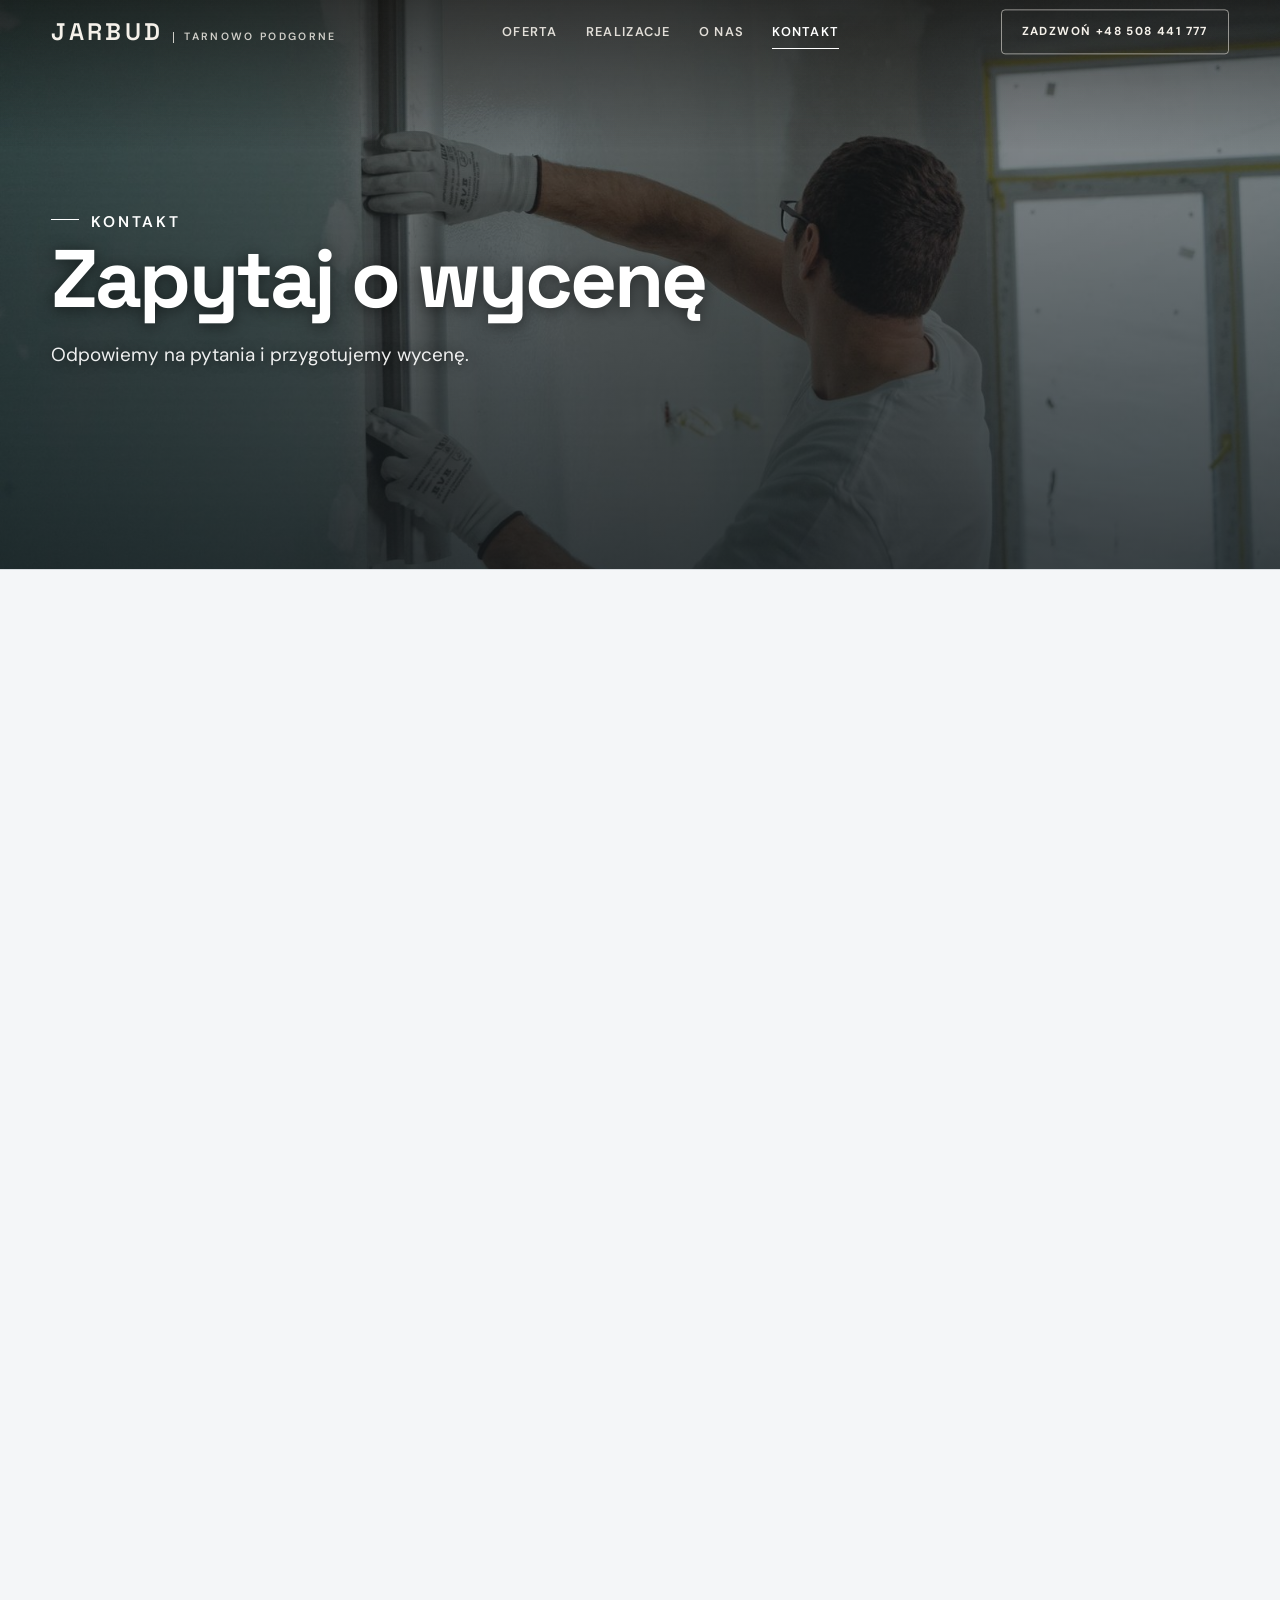
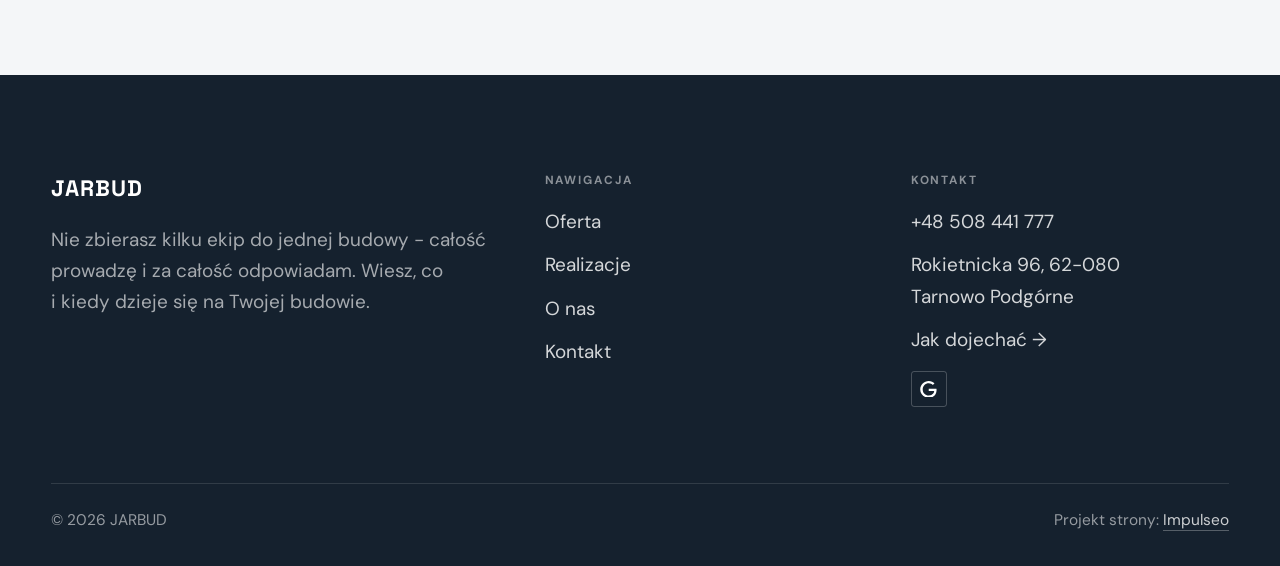
==== kontakt.html @ 6bde87ce "Strona demo: jarbud" ====
<!DOCTYPE html>
<html lang="pl">
<head>
<meta charset="UTF-8">
<meta name="viewport" content="width=device-width, initial-scale=1.0">
<title>Kontakt - JARBUD</title>
<meta name="description" content="Kontakt JARBUD - Rokietnicka 96, 62-080 Tarnowo Podgórne">
<link rel="canonical" href="https://kris20032.github.io/jarbud/kontakt.html">
<meta name="robots" content="noindex, nofollow">
<meta property="og:type" content="website">
<meta property="og:locale" content="pl_PL">
<meta property="og:site_name" content="JARBUD">
<meta property="og:title" content="Kontakt - JARBUD">
<meta property="og:description" content="Kontakt JARBUD - Rokietnicka 96, 62-080 Tarnowo Podgórne">
<meta property="og:url" content="https://kris20032.github.io/jarbud/kontakt.html">
<meta property="og:image" content="https://kris20032.github.io/jarbud/img/og.jpg">
<meta property="og:image:width" content="1200">
<meta property="og:image:height" content="630">
<meta name="twitter:card" content="summary_large_image">
<link rel="preconnect" href="https://fonts.googleapis.com">
<link rel="preconnect" href="https://fonts.gstatic.com" crossorigin>
<link href="https://fonts.googleapis.com/css2?family=Space+Grotesk:wght@500;600;700&family=DM+Sans:opsz,wght@9..40,400;9..40,500;9..40,600&display=swap" rel="stylesheet">
<link rel="stylesheet" href="assets/styles.css?v=aef503f2">
</head>
<body>

<header class="nav">
  <div class="wrap nav-inner">
    <a class="brand" href="index.html"><span class="name">JARBUD</span><span class="sub">Tarnowo Podgórne</span></a>
    <nav class="nav-links">
      <a href="oferta.html">Oferta</a>
      <a href="realizacje.html">Realizacje</a>
      <a href="o-nas.html">O nas</a>
      <a href="kontakt.html" class="active" aria-current="page">Kontakt</a>
      <a href="tel:+48508441777" class="btn btn-accent">Zadzwoń +48 508 441 777</a>
    </nav>
    <button class="nav-toggle" aria-label="Menu"><span></span><span></span><span></span></button>
  </div>
</header>

<main>
<section class="pagehead">
  <img src="img/g14.jpg" alt="JARBUD - Zapytaj o wycenę" width="1600" height="1066" decoding="async">
  <div class="wrap">
    <span class="eyebrow">Kontakt</span>
    <h1>Zapytaj o wycenę</h1>
    <p>Odpowiemy na pytania i przygotujemy wycenę.</p>
  </div>
</section>
<section>
  <div class="wrap contact-grid">
    <div class="reveal">
      <span class="eyebrow">Dane kontaktowe</span>
      <h2 style="margin:var(--space-4) 0 var(--space-6)">JARBUD</h2>
      <div class="info-list">
        <div class="info-row"><div class="ic"><svg class="ico-tel" width="16" height="16" viewBox="0 0 24 24" fill="none" aria-hidden="true"><path d="M6.6 10.8a15.5 15.5 0 0 0 6.6 6.6l2.2-2.2a1 1 0 0 1 1-.24 11.4 11.4 0 0 0 3.6.58 1 1 0 0 1 1 1V20a1 1 0 0 1-1 1A17 17 0 0 1 3 4a1 1 0 0 1 1-1h3.5a1 1 0 0 1 1 1c0 1.25.2 2.46.58 3.6a1 1 0 0 1-.25 1l-2.23 2.2Z" fill="currentColor"/></svg></div><div><div class="lbl">Telefon</div><a class="val" href="tel:+48508441777">+48 508 441 777</a></div></div>
        <div class="info-row"><div class="ic"><svg class="ico-pin" width="16" height="16" viewBox="0 0 24 24" fill="none" aria-hidden="true"><path d="M12 21s7-6.1 7-11.5A7 7 0 0 0 5 9.5C5 14.9 12 21 12 21Z" stroke="currentColor" stroke-width="1.6" fill="none"/><circle cx="12" cy="9.5" r="2.4" fill="currentColor"/></svg></div><div><div class="lbl">Adres</div><div class="val">Rokietnicka 96, 62-080 Tarnowo Podgórne</div></div></div>
        <div class="info-row"><div class="ic"><svg class="ico-clock" width="16" height="16" viewBox="0 0 24 24" fill="none" aria-hidden="true"><circle cx="12" cy="12" r="8.2" stroke="currentColor" stroke-width="1.6"/><path d="M12 7.5V12l3.2 1.9" stroke="currentColor" stroke-width="1.6" stroke-linecap="round"/></svg></div><div><div class="lbl">Godziny</div><div class="val" style="font-weight:500">pon.-pt. 8:00-17:00</div></div></div>
      </div>
    </div>
    <div class="reveal">
      <div class="form">
        <h3 style="margin-bottom:var(--space-4)">Najszybciej telefonicznie</h3>
        <p class="muted" style="margin-bottom:var(--space-5)">Zadzwoń, opisz pomysł, a my powiemy, co i jak. Bez zobowiązań.</p>
        <a href="tel:+48508441777" class="btn btn-accent" style="justify-content:center">Zadzwoń: +48 508 441 777 <span class="arr">→</span></a>
      </div>
    </div>
  </div>
</section>
<section style="padding-top:0">
  <div class="wrap reveal">
    <iframe class="map" title="JARBUD - Tarnowo Podgórne" src="https://maps.google.com/maps?q=52.4738238%2C16.7011405&z=15&output=embed" loading="lazy" referrerpolicy="no-referrer-when-downgrade"></iframe>
  </div>
</section>
</main>

<footer>
  <div class="wrap">
    <div class="foot-grid">
      <div class="foot-brand">
        <div class="name">JARBUD</div>
        <p>Nie zbierasz kilku ekip do jednej budowy - całość prowadzę i za całość odpowiadam. Wiesz, co i kiedy dzieje się na Twojej budowie.</p>
      </div>
      <div class="foot-col">
        <h4>Nawigacja</h4>
        <a href="oferta.html">Oferta</a>
        <a href="realizacje.html">Realizacje</a>
        <a href="o-nas.html">O nas</a>
        <a href="kontakt.html">Kontakt</a>
      </div>
      <div class="foot-col">
        <h4>Kontakt</h4>
        <a href="tel:+48508441777">+48 508 441 777</a>
        <p>Rokietnicka 96, 62-080 Tarnowo Podgórne</p>
        <a href="https://maps.google.com/?cid=8254359090110620049&g_mp=Cidnb29nbGUubWFwcy5wbGFjZXMudjEuUGxhY2VzLlNlYXJjaFRleHQQAhgEIAA" target="_blank" rel="noopener">Jak dojechać →</a>
      <div class="foot-soc">
        <a class="soc" href="https://maps.google.com/?cid=8254359090110620049&g_mp=Cidnb29nbGUubWFwcy5wbGFjZXMudjEuUGxhY2VzLlNlYXJjaFRleHQQAhgEIAA" target="_blank" rel="noopener" aria-label="Google - JARBUD"><svg viewBox="0 0 24 24" aria-hidden="true" focusable="false"><path d="M12.48 10.92v3.28h7.84c-.24 1.84-.853 3.187-1.787 4.133-1.147 1.147-2.933 2.4-6.053 2.4-4.827 0-8.6-3.893-8.6-8.72s3.773-8.72 8.6-8.72c2.6 0 4.507 1.027 5.907 2.347l2.307-2.307C18.747 1.44 16.133 0 12.48 0 5.867 0 .307 5.387.307 12s5.56 12 12.173 12c3.573 0 6.267-1.173 8.373-3.36 2.16-2.16 2.84-5.213 2.84-7.667 0-.76-.053-1.467-.173-2.053H12.48z" fill="currentColor"/></svg></a>
      </div>
      </div>
    </div>
    <div class="foot-bot">
      <span>© 2026 JARBUD</span>
      <span>Projekt strony: <a class="foot-credit" href="https://impulseo.pl" target="_blank" rel="noopener">Impulseo</a></span>
    </div>
  </div>
</footer>
<div class="sticky-call"><a class="sc-call" href="tel:+48508441777"><svg class="ico-tel" width="16" height="16" viewBox="0 0 24 24" fill="none" aria-hidden="true"><path d="M6.6 10.8a15.5 15.5 0 0 0 6.6 6.6l2.2-2.2a1 1 0 0 1 1-.24 11.4 11.4 0 0 0 3.6.58 1 1 0 0 1 1 1V20a1 1 0 0 1-1 1A17 17 0 0 1 3 4a1 1 0 0 1 1-1h3.5a1 1 0 0 1 1 1c0 1.25.2 2.46.58 3.6a1 1 0 0 1-.25 1l-2.23 2.2Z" fill="currentColor"/></svg> Zadzwoń</a><a class="sc-quote" href="kontakt.html">Zadzwoń: +48 508 441 777</a></div>
<div class="demo-wazne" data-do="2026-11-04" data-cykl="3" hidden><svg class="dw-ico" width="13" height="13" viewBox="0 0 24 24" fill="none" aria-hidden="true"><circle cx="12" cy="12" r="8.6" stroke="currentColor" stroke-width="1.8"/><path d="M12 7.2V12l3.3 2" stroke="currentColor" stroke-width="1.8" stroke-linecap="round"/></svg><span class="dw-txt"></span></div>

<script src="assets/main.js"></script>
</body>
</html>
---- assets/styles.css ----
/* ============================================================
   STOLBASZ — premium, architektoniczny B2B fit-out
   Jasna paleta, zero brązu. System wg premium-web-craft.
   Projekt strony: Impulseo (impulseo.pl)
   ============================================================ */

:root{
  /* PALETA — jasna, architektoniczna, chłodna */
  --paper:#F4F6F8;          /* główne tło */
  --paper-2:#E7EBEF;        /* sekcje alternatywne (chłodny jasny szary) */
  --paper-3:#E7EBEF;        /* delikatne wypełnienia */
  --ink:#15212E;            /* tekst główny — chłodny grafit */
  --ink-soft:#243443;       /* nagłówki drugorzędne */
  --muted:#6B7785;          /* tekst poboczny */
  --line:rgba(21,33,46,.12);/* hairline */
  --accent:#E8A317;         /* stonowany petrol-slate — jedyny akcent */
  --accent-d:#C9870C;
  --accent-soft:rgba(232,163,23,.10);
  --dark:#15212E;           /* sekcje ciemne (stopka/CTA) */

  /* HOVER ZDJĘĆ — JEDEN standard dla całego silnika (decyzja K. 04.08.2026, artefakt z wariantami).
     AKTUALNE (K.+Szymon 09.08.2026, wybór z artefaktu 6 wariantów): zoom 1.05 przy 1.4s -
     przy tak długim czasie mocniejszy kadr NIE skacze, tylko „oddycha". Poprzedni standard
     (1.02 / .55s z 04.08) odbierany jako dynamiczny i szybki.
     Spoczynek lekko przygaszony, ale TYLKO tam, gdzie jest mysz (@media hover:hover) —
     na telefonie zdjęcia zostają w pełnej jasności. */
  --img-zoom:1.05;                   /* K.+Szymon 09.08: wariant F z artefaktu porównawczego */
  --img-rest:brightness(.95) saturate(.99);
  --img-hot:brightness(1.06) saturate(1.05);
  --img-dur:1.4s;                    /* K.+Szymon 09.08 (wariant F): powoli = elegancko */
  --img-ease:cubic-bezier(.16,.84,.44,1);  /* miękki ogon, efekt „oddychania" */

  /* ODSTĘPY — skala 4/8 */
  --space-1:4px; --space-2:8px; --space-3:12px; --space-4:16px; --space-5:24px;
  --space-6:32px; --space-7:48px; --space-8:64px; --space-9:96px; --space-10:128px;

  /* TYPOGRAFIA — fluid clamp() (skala podbita 16.07.2026: większe, czytelniejsze litery — uwaga Adama) */
  --text-sm:clamp(.9rem,.87rem + .12vw,1rem);
  --text-base:clamp(1.08rem,1.04rem + .18vw,1.2rem);
  --text-lg:clamp(1.24rem,1.15rem + .34vw,1.44rem);
  --text-h3:clamp(1.34rem,1.22rem + .55vw,1.66rem);
  --text-h2:clamp(2.1rem,1.66rem + 2.1vw,3.1rem);
  --text-h1:clamp(2.9rem,2.1rem + 4vw,5.1rem);

  /* PROMIENIE — architektoniczne, raczej ostre */
  --r-sm:3px; --r-md:6px; --r-lg:10px;

  /* RUCH */
  --ease:cubic-bezier(.25,.46,.45,.94); --dur:.24s;

  /* CIENIE — miękkie, warstwowe */
  --sh-sm:0 1px 2px rgba(16,24,32,.04), 0 2px 8px rgba(16,24,32,.05);
  --sh-md:0 2px 6px rgba(16,24,32,.05), 0 12px 28px -8px rgba(16,24,32,.12);
  --sh-lg:0 6px 14px rgba(16,24,32,.07), 0 26px 56px -18px rgba(16,24,32,.22);

  --hairline:1px solid var(--line);

  --font-display:'Space Grotesk','Inter',sans-serif;
  --font-body:'DM Sans','Inter',sans-serif;
}

*{box-sizing:border-box;margin:0;padding:0}
html{scroll-behavior:smooth}
body{
  font-family:var(--font-body);
  font-size:var(--text-base);
  line-height:1.65;
  color:var(--ink);
  background:var(--paper);
  -webkit-font-smoothing:antialiased;
  text-rendering:optimizeLegibility;
}
img{max-width:100%;height:auto;display:block}  /* height:auto = width/height z atrybutów trzyma proporcje (TOP#12) */
a{color:inherit;text-decoration:none}

.wrap{width:min(92%,1180px);margin-inline:auto}
section{padding-block:clamp(52px,6.5vw,96px)}

h1,h2,h3{font-family:var(--font-display);font-weight:700;line-height:1.08;letter-spacing:-.02em;color:var(--ink)}
h1{font-size:var(--text-h1);letter-spacing:-.035em}
h2{font-size:var(--text-h2);letter-spacing:-.025em}
h3{font-size:var(--text-h3)}
/* MIARA — długość wiersza. WCAG 2.2 SC 1.4.8: max 80 znaków; Butterick: 45–90.
   68ch daje realnie 72–78 znaków polskiego tekstu, czyli z zapasem pod granicą.
   Wcześniej limit miał TYLKO <p> — <li>, <blockquote> i <dd> nie miały żadnego,
   i to jedyny powód, dla którego 23 bloki na dwóch oddanych stronach jadą po
   83–106 znaków w wierszu (pomiar 07.08.2026, bramka `miara`).
   ⚠️ Listy i definicje ograniczamy TYLKO bez klasy: `ul`/`ol` z klasą to u nas
   układ (siatki kafli, menu), a nie tekst ciągły — tam miarę wyznacza układ. */
/* 60ch, nie 68ch (K. 10.08): po zmianie fontów na węższe kroje (DM Sans i spółka)
   w 68ch mieściło się ~90 znaków - bramka pikselowa słusznie zgłaszała przekroczenie
   granicy 80. Pomiar na żywej przeglądarce: 60ch = 90 znaków, 53ch = ~78 znaków, czyli normę WCAG 1.4.8. */
:root{ --miara:53ch }
p{max-width:min(100%,var(--miara))}
blockquote,
ul:not([class])>li, ol:not([class])>li,
dl:not([class])>dd{max-width:min(100%,var(--miara))}

/* ⚠️ Świadomie BEZ wyjątku `.tile p,.card p,.svc p{max-width:none}`, choć nasuwa się sam:
   te akapity BYŁY już ograniczone (stare `p{max-width:65ch}`), więc „wyjątek" nie odblokowałby
   niczego nowego — tylko ROZLUŹNIŁ stan sprzed zmiany na wszystkich demach naraz.
   `figcaption` żadna z reguł wyżej nie dotyczy, więc też nie potrzebuje zwolnienia. */

/* ŁAMANIE. `balance` wyrównuje długości wierszy w nagłówku, `pretty` pilnuje ostatniego
   wiersza akapitu, żeby nie został w nim jeden wyraz. Obsługiwane od Chrome 117 /
   Safari 17.5; starsze przeglądarki po prostu ignorują tę własność.
   `text-wrap:pretty` nie występowało dotąd ANI RAZ w silniku ani w repo klientów. */
h1,h2,h3,.lead,.lede{text-wrap:balance}
p,li,blockquote,dd{text-wrap:pretty}

.eyebrow{
  font-family:var(--font-body);
  font-size:var(--text-sm);
  font-weight:600;
  letter-spacing:.18em;
  text-transform:uppercase;
  color:var(--accent);
  display:inline-flex;align-items:center;gap:var(--space-3);
}
/* flex:none + margin-top = kreska trzyma się PIERWSZEJ linii. Wcześniej align-items:center
   centrowało ją względem całego bloku i przy zawinięciu (długi kicker typu
   „…WNĘTRZ · LESZNO · OD 2019") druga linia lądowała z brzydkim wcięciem. */
.eyebrow{align-items:flex-start}
.eyebrow>*,.eyebrow{text-wrap:balance}   /* dlugi kicker lamal sie na sierote typu samo „2019" w drugiej linii */
.eyebrow::before{content:"";width:28px;height:1px;background:var(--accent);display:inline-block;flex:none;margin-top:.62em}

.muted{color:var(--muted)}
.lead{font-size:var(--text-lg);line-height:1.55;color:var(--ink-soft);max-width:50ch}

/* ---------- BUTTONS ---------- */
.btn{
  display:inline-flex;align-items:center;gap:var(--space-2);
  font-weight:600;font-size:var(--text-sm);letter-spacing:.02em;
  padding:var(--space-4) var(--space-6);
  border-radius:var(--r-sm);
  transition:transform var(--dur) var(--ease),box-shadow var(--dur) var(--ease),background var(--dur) var(--ease);
  cursor:pointer;border:1px solid transparent;
}
.btn-accent{background:var(--accent);color:#fff;box-shadow:var(--sh-sm)}
.btn-accent:hover{background:var(--accent-d);transform:translateY(-2px);box-shadow:var(--sh-md)}
.btn-accent:active{transform:translateY(0);box-shadow:var(--sh-sm)}
.btn-ghost{background:transparent;color:var(--ink);border-color:var(--line)}
.btn-ghost:hover{border-color:var(--accent);color:var(--accent);transform:translateY(-2px)}
.btn-light{background:#fff;color:var(--ink);box-shadow:var(--sh-sm)}
.btn-light:hover{transform:translateY(-2px);box-shadow:var(--sh-md)}
.btn .arr{transition:transform var(--dur) var(--ease)}
.btn:hover .arr{transform:translateX(4px)}

/* ---------- NAV ---------- */
.nav{
  position:sticky;top:0;z-index:50;
  background:color-mix(in srgb,var(--paper) 88%,transparent);
  backdrop-filter:saturate(140%) blur(10px);
  border-bottom:var(--hairline);
}
.nav-inner{display:flex;align-items:center;justify-content:space-between;gap:var(--space-5);height:72px}
/* ANTY-NACHODZENIE (K. 05.08.2026): długa nazwa firmy + przycisk z pełnym numerem nie mieściły się w pasku
   i flex ściskał linki PONIŻEJ ich treści - "Kontakt" wchodził na ramkę "Zadzwoń +48 ...". Teraz ustępuje
   nazwa marki (skrót wielokropkiem), a menu i przycisk nigdy się nie kurczą ani nie zachodzą na siebie. */
.brand{display:flex;flex-direction:column;line-height:1;min-width:0;flex:0 1 auto}
.brand .name{font-family:var(--font-display);font-weight:800;font-size:1.35rem;letter-spacing:.04em;white-space:nowrap;overflow:hidden;text-overflow:ellipsis}
.brand .sub{font-size:.62rem;letter-spacing:.34em;text-transform:uppercase;color:var(--muted);margin-top:5px;white-space:nowrap;overflow:hidden;text-overflow:ellipsis}
.nav-links{display:flex;align-items:center;gap:var(--space-6);flex:0 0 auto}
.nav-links a{font-size:var(--text-sm);font-weight:500;color:var(--ink-soft);position:relative;padding-block:4px;white-space:nowrap;transition:color var(--dur) var(--ease)}
.nav-links a::after{content:"";position:absolute;left:0;bottom:0;width:0;height:1.5px;background:var(--accent);transition:width var(--dur) var(--ease)}
.nav-links a:hover,.nav-links a.active{color:var(--ink)}
.nav-links a:hover::after,.nav-links a.active::after{width:100%}
.nav-links .btn{padding:var(--space-2) var(--space-5)}
/* przyciski w nav: właściwy kolor (przebij .nav-links a) + bez podkreślenia */
.nav-links a.btn-accent{color:#fff}
.nav-links a.btn-ghost,.nav-links a.btn-light{color:var(--ink)}
/* CTA w pasku: NIE podkreślenie spod linków menu, ale ten sam przelatujący błysk,
   co na wszystkich innych przyciskach (zgłoszenie K. 13.08.2026 - „na hero jest efekt
   światła przechodzącego przez przycisk, na navbarze go nie ma, a mają być identyczne").
   Reguła `.nav-links a::after` jest silniejsza od `.btn::after`, więc trzeba jej
   geometrię wyzerować i wpisać połysk z nazwy - samo `display:none` gasiło efekt. */
.nav-links a.btn::after{
  display:block;content:"";position:absolute;inset:0;z-index:-1;pointer-events:none;
  width:auto;height:auto;border-radius:inherit;   /* kasuje geometrię podkreślenia (width:0;height:1.5px) */
  background:linear-gradient(100deg,transparent 32%,rgba(255,255,255,.20) 50%,transparent 68%);
  translate:-120% 0}
@media (prefers-reduced-motion:no-preference){
  .nav-links a.btn:hover::after{translate:120% 0;transition:translate .75s var(--mt-ease,cubic-bezier(.16,.84,.44,1))}
}
.nav-toggle{display:none;background:none;border:none;cursor:pointer;flex-direction:column;gap:5px;padding:8px}
.nav-toggle span{width:24px;height:2px;background:var(--ink);transition:var(--dur)}
/* Ciasny zakres MIĘDZY menu mobilnym a pełnym pulpitem: zbijamy odstępy i nazwę marki,
   żeby wszystko zmieściło się naturalnie, zanim w ogóle dojdzie do skracania wielokropkiem. */
@media(max-width:1280px) and (min-width:921px){
  .nav-links{gap:var(--space-4)}
  .nav-links .btn{padding:var(--space-2) var(--space-4)}
  .brand .name{font-size:1.15rem}
}

/* ---------- HERO (split) ---------- */
.hero{position:relative;overflow:hidden;border-bottom:var(--hairline)}
.hero-grid{display:grid;grid-template-columns:1.05fr .95fr;gap:clamp(24px,4vw,60px);align-items:center;
  padding-block:clamp(36px,4.5vw,64px)}
.hero-copy .eyebrow{margin-bottom:var(--space-5)}
.hero-copy h1{margin-bottom:var(--space-5)}
.hero-copy .lead{margin-bottom:var(--space-7)}
.hero-actions{display:flex;flex-wrap:wrap;gap:var(--space-4)}
.hero-art{position:relative;aspect-ratio:4/3;border-radius:var(--r-lg);overflow:hidden;box-shadow:var(--sh-lg)}
.hero-art img{width:100%;height:100%;object-fit:cover}
.hero-art::after{content:"";position:absolute;inset:0;background:linear-gradient(180deg,transparent 55%,rgba(18,24,28,.28))}
.hero-badge{position:absolute;left:var(--space-5);bottom:var(--space-5);z-index:2;
  background:rgba(252,252,251,.94);backdrop-filter:blur(4px);
  border-radius:var(--r-md);padding:var(--space-4) var(--space-5);box-shadow:var(--sh-md);max-width:78%}
.hero-badge strong{display:block;font-family:var(--font-display);font-size:1rem;letter-spacing:-.01em}
.hero-badge span{font-size:var(--text-sm);color:var(--muted)}

/* ---------- HERO duży / kinowy (strona główna) ---------- */
.hero-cine{position:relative;min-height:clamp(560px,82vh,840px);min-height:clamp(560px,82svh,840px);display:flex;align-items:center;overflow:hidden;border-bottom:var(--hairline)}
.hero-cine>img{position:absolute;inset:0;width:100%;height:100%;object-fit:cover;z-index:0}
.hero-cine::after{content:"";position:absolute;inset:0;z-index:1;
  background:linear-gradient(95deg,rgba(13,18,23,.86) 0%,rgba(13,18,23,.64) 32%,rgba(13,18,23,.24) 62%,rgba(13,18,23,.04) 100%)}
.hero-cine .wrap{position:relative;z-index:2;padding-block:var(--space-8)}
.hero-cine .hero-copy{max-width:660px}
.hero-cine .eyebrow{color:#fff;margin-bottom:var(--space-5)}
.hero-cine .eyebrow::before{background:#fff}
.hero-cine h1{color:#fff;margin-bottom:var(--space-5);font-size:clamp(2.9rem,2rem + 4.4vw,5.2rem);text-wrap:balance}
.hero-cine .lead{color:rgba(255,255,255,.92);max-width:48ch;margin-bottom:var(--space-7)}
.hero-cine .hero-actions{display:flex;flex-wrap:wrap;gap:var(--space-4)}
/* NISKIE OKNO (laptop z dokiem i paskami przeglądarki ma ~700-780 px wysokości widoku):
   H1 do 5.2rem + długi lead nie mieściły się i przyciski wypadały POD krawędź ekranu -
   klient widział stronę bez ani jednego CTA. Skalujemy w dół, zamiast przycinać treść. */
@media(min-width:821px) and (max-height:820px){
  .hero-cine{min-height:clamp(520px,94svh,780px)}
  .hero-cine .wrap{padding-block:var(--space-6)}
  .hero-cine h1{font-size:clamp(2.2rem,1.5rem + 2.6vw,3.6rem);margin-bottom:var(--space-4)}
  .hero-cine .eyebrow{margin-bottom:var(--space-4)}
  .hero-cine .lead{margin-bottom:var(--space-5);max-width:44ch}
}
@media(max-width:680px){
  .hero-cine{min-height:clamp(520px,76vh,640px);min-height:clamp(520px,76svh,640px);align-items:flex-end}
  .hero-cine::after{background:linear-gradient(0deg,rgba(13,18,23,.9) 6%,rgba(13,18,23,.45) 55%,rgba(13,18,23,.25) 100%)}
  .hero-cine .wrap{padding-bottom:var(--space-9)}
  /* TELEFON (~90% oglądających): lead potrafił zająć 8 linii i zepchnąć CTA poza pierwszy ekran.
     Zwężamy interlinię i skalę - treści nie ucinamy, bo to ona sprzedaje. */
  .hero-cine .lead{font-size:.98rem;line-height:1.5;margin-bottom:var(--space-5)}
  .hero-cine .eyebrow{font-size:.72rem;letter-spacing:.13em;margin-bottom:var(--space-4)}
  .hero-cine .eyebrow::before{width:20px}
  .hero-cine h1{margin-bottom:var(--space-4)}
}

/* full-bleed hero variant (podstrony) */
.pagehead{position:relative;min-height:46vh;min-height:46svh;display:flex;align-items:flex-end;overflow:hidden;border-bottom:var(--hairline)}
.pagehead img{position:absolute;inset:0;width:100%;height:100%;object-fit:cover}
/* 10.08.2026 (decyzja K.): mocniejsze przyciemnienie + cień pod tekstem. Bramka mierzyła na
   nagłówkach podstron 3,38-3,43:1 przy wymaganych 4,5 — jasne zdjęcie (hala, śnieg, niebo)
   podchodziło pod biały tekst. Zdjęcia klientów są różne, więc kontrast musi dawać WARSTWA,
   a nie szczęśliwy dobór kadru. */
.pagehead::after{content:"";position:absolute;inset:0;background:linear-gradient(180deg,rgba(18,24,28,.40),rgba(18,24,28,.76))}
.pagehead .wrap{position:relative;z-index:2;padding-block:var(--space-9);color:#fff}
.pagehead h1{color:#fff;max-width:18ch;text-shadow:0 2px 16px rgba(0,0,0,.55)}
.pagehead .eyebrow{color:#fff}
.pagehead .eyebrow::before{background:#fff}
.pagehead p{color:rgba(255,255,255,.92);margin-top:var(--space-4);max-width:54ch;text-shadow:0 1px 12px rgba(0,0,0,.5)}

/* ---------- STRIP (pasek skrótów / liczby) ---------- */
.strip{background:var(--dark);color:#fff}
/* PASEK HASEŁ — standard 04.08.2026 (decyzja K.): 5 haseł w JEDNYM rzędzie, tekst WYŚRODKOWANY,
   węższe marginesy boczne niż reszta strony (pasek ma iść szerzej), równe wysokości kolumn. */
.strip .wrap{width:min(96%,1440px);display:grid;grid-template-columns:repeat(5,1fr);
  gap:var(--space-5);padding-block:var(--space-7);align-items:stretch}
.strip .item .k{font-family:var(--font-display);font-size:clamp(1.05rem,.82rem + .85vw,1.55rem);
  font-weight:800;letter-spacing:-.02em;color:#fff;line-height:1.18;text-wrap:balance}
.strip .item .v{font-size:var(--text-sm);color:rgba(255,255,255,.66);margin-top:var(--space-2);line-height:1.4}
.strip .item{border-left:2px solid var(--accent);padding-inline:var(--space-4);
  text-align:center;display:flex;flex-direction:column;justify-content:center}
/* liczba kolumn = liczba haseł, żeby ostatnie nie zostawało samo w drugim rzędzie.
   Klasę n-N nadaje multipage.py; domyślnie (bez klasy) pasek jest 5-kolumnowy. */
.strip.n-2 .wrap{grid-template-columns:repeat(2,1fr)}
.strip.n-3 .wrap{grid-template-columns:repeat(3,1fr)}
.strip.n-4 .wrap{grid-template-columns:repeat(4,1fr);gap:var(--space-6)}
.strip.n-4 .item .k{font-size:clamp(1.3rem,1rem + 1.1vw,2rem)}
.strip.n-6 .wrap{grid-template-columns:repeat(6,1fr);gap:var(--space-4)}
.strip.n-6 .item .k{font-size:clamp(.98rem,.8rem + .7vw,1.35rem)}
/* równe łamanie: zamiast "długa linia + jedno słowo" obie linie zbliżonej długości */
.strip .item .k{text-wrap:balance}

/* ---------- SECTION HEAD ---------- */
.head{max-width:48rem;margin-bottom:var(--space-8)}
.head.center{margin-inline:auto;text-align:center}
.head .eyebrow{margin-bottom:var(--space-4)}
.head h2{margin-bottom:var(--space-4)}
.head p{color:var(--muted);font-size:var(--text-lg);line-height:1.55}
.head.center p{margin-inline:auto}

/* ---------- INTRO SPLIT ---------- */
.split{display:grid;grid-template-columns:.92fr 1.08fr;gap:clamp(28px,5vw,80px);align-items:center}
.split.rev{grid-template-columns:1.08fr .92fr}
.split.rev .split-art{order:-1}
.split-art{position:relative;aspect-ratio:5/4;border-radius:var(--r-lg);overflow:hidden;box-shadow:var(--sh-lg)}
.split-art img{width:100%;height:100%;object-fit:cover}
.split-copy h2{margin-bottom:var(--space-5)}
.split-copy p+p{margin-top:var(--space-4)}
.split-copy .btn{margin-top:var(--space-6)}

/* ---------- SERVICES (zakres) ---------- */
.svc-grid{display:grid;grid-template-columns:repeat(auto-fit,minmax(280px,1fr));gap:var(--space-5)}
.svc{background:#fff;border:var(--hairline);border-radius:var(--r-md);padding:var(--space-7) var(--space-6);
  transition:transform var(--dur) var(--ease),box-shadow var(--dur) var(--ease),border-color var(--dur) var(--ease);
  position:relative;overflow:hidden}
.svc::before{content:"";position:absolute;left:0;top:0;width:3px;height:0;background:var(--accent);transition:height var(--dur) var(--ease)}
.svc:hover{transform:translateY(-4px);box-shadow:var(--sh-md);border-color:transparent}
.svc:hover::before{height:100%}
.svc .ic{font-family:var(--font-display);font-size:.8rem;font-weight:700;letter-spacing:.12em;color:var(--accent);margin-bottom:var(--space-4)}
.svc h3{margin-bottom:var(--space-3);font-size:1.22rem}
.svc p{color:var(--muted);font-size:var(--text-base);line-height:1.6}

/* big detailed service rows */
.svc-row{display:grid;grid-template-columns:.8fr 1.2fr;gap:clamp(20px,4vw,60px);align-items:center;padding-block:var(--space-8)}
.svc-row+.svc-row{border-top:var(--hairline)}
.svc-row.rev{grid-template-columns:1.2fr .8fr}
/* Naprzemienny układ wierszy oferty: co drugi wiersz ma zdjęcie po PRAWEJ.
   Było `order:-1` — martwy kod, bo zdjęcie i tak jest pierwszym dzieckiem w HTML,
   więc wszystkie wiersze wyglądały identycznie (zdjęcie zawsze z lewej), a `rev`
   zmieniało tylko szerokość kolumn. Znalezione 29.07.2026 przy różnicowaniu kierunków
   animacji (pomiar pozycji: art.mid 390/502 przy row.mid 756 — zawsze lewa strona). */
.svc-row.rev .svc-row-art{order:2}
.svc-row-art{aspect-ratio:4/3;border-radius:var(--r-md);overflow:hidden;box-shadow:var(--sh-md)}
.svc-row-art img{width:100%;height:100%;object-fit:cover}
.svc-row h3{font-size:1.5rem;margin-bottom:var(--space-4)}
.svc-row .num{font-family:var(--font-display);font-size:.85rem;font-weight:700;letter-spacing:.14em;color:var(--accent);display:block;margin-bottom:var(--space-3)}
.svc-row ul{list-style:none;margin-top:var(--space-4);display:flex;flex-direction:column;gap:var(--space-2)}
.svc-row li{position:relative;padding-left:var(--space-5);color:var(--muted);font-size:var(--text-base)}
.svc-row li::before{content:"";position:absolute;left:0;top:.62em;width:8px;height:1px;background:var(--accent)}

/* ---------- GALLERY (realizacje) ---------- */
.gallery{display:grid;grid-template-columns:repeat(12,1fr);gap:var(--space-4);grid-auto-rows:200px}
/* GALERIA MASONRY — pionowe zdjęcia (portrety beauty/wellness) bez przycinania: kolumny, height auto */
.gallery-masonry{column-count:3;column-gap:var(--space-4)}
@media(max-width:900px){.gallery-masonry{column-count:2}}
@media(max-width:560px){.gallery-masonry{column-count:1}}
.gallery-masonry .m-tile{break-inside:avoid;margin:0 0 var(--space-4);padding:0;position:relative;overflow:hidden;border-radius:var(--r-md);border:1px solid var(--line)}
.gallery-masonry .m-tile img{width:100%;height:auto;display:block}
.gallery-masonry .m-tile .cap{position:absolute;left:0;right:0;bottom:0;padding:var(--space-4);color:#fff;background:linear-gradient(0deg,rgba(0,0,0,.55),transparent);font-size:var(--text-sm)}
.gallery-masonry .m-tile .cap small{display:block;font-weight:400;opacity:.78;letter-spacing:.04em;text-transform:uppercase;font-size:.66rem;margin-top:3px}
.tile{position:relative;overflow:hidden;border-radius:var(--r-md);box-shadow:var(--sh-sm);
  transition:transform var(--dur) var(--ease),box-shadow var(--dur) var(--ease)}
.tile img{width:100%;height:100%;object-fit:cover;
  transition:transform var(--img-dur) var(--img-ease),filter var(--img-dur) var(--img-ease)}
.tile:hover{box-shadow:var(--sh-md)}
.tile .cap{position:absolute;left:0;right:0;bottom:0;padding:var(--space-5) var(--space-4) var(--space-4);
  /* mocniejszy spad + cien pod tekstem: na JASNYCH zdjeciach klienta (biale fronty, sciany)
     slaby gradient dawal kontrast ~1.5:1 zamiast wymaganych 3.6:1 (bramka wygladu, 10.08.2026) */
  background:linear-gradient(transparent 10%,rgba(18,24,28,.55) 40%,rgba(18,24,28,.88) 68%,rgba(18,24,28,.99));color:#fff;
  text-shadow:0 1px 2px rgba(0,0,0,.85),0 2px 10px rgba(0,0,0,.55);
  font-size:var(--text-sm);font-weight:600;letter-spacing:.01em;
  opacity:0;transform:translateY(8px);transition:var(--dur) var(--ease)}
.tile:hover .cap{opacity:1;transform:translateY(0)}
.tile .cap small{display:block;font-weight:400;opacity:.78;letter-spacing:.04em;text-transform:uppercase;font-size:.66rem;margin-top:3px}
/* bento spans */
.t-wide{grid-column:span 6}
.t-tall{grid-column:span 6;grid-row:span 2}
.t-std{grid-column:span 6}
.t-third{grid-column:span 4}
.t-two3{grid-column:span 8}

/* ---------- TRUST / WIARYGODNOŚĆ ---------- */
.trust{background:var(--paper-2)}
.trust-grid{display:grid;grid-template-columns:repeat(auto-fit,minmax(240px,1fr));gap:var(--space-5);margin-top:var(--space-7)}
.trust-card{background:#fff;border-radius:var(--r-md);padding:var(--space-7) var(--space-6);box-shadow:var(--sh-sm);border-top:3px solid var(--accent)}
.trust-card .big{font-family:var(--font-display);font-size:clamp(1.8rem,1.3rem + 1.6vw,2.6rem);font-weight:800;letter-spacing:-.02em;color:var(--ink);line-height:1}
.trust-card h3{font-size:1.12rem;margin:var(--space-3) 0 var(--space-2)}
.trust-card p{color:var(--muted);font-size:var(--text-base);line-height:1.55}

/* ---------- CTA band ---------- */
.cta{background:var(--dark);color:#fff;position:relative;overflow:hidden}
/* telefon w CTA: na ciemnym tle biały (domyślnie), rodziny z JASNYM tłem CTA
   nadpisują to u siebie - wcześniej kolor siedział w stylu inline i wygrywał z rodziną. */
.cta .btn-ghost-cta{color:#fff;border-color:rgba(255,255,255,.3)}
.cta .wrap{display:grid;grid-template-columns:1.4fr .6fr;gap:var(--space-7);align-items:center;position:relative;z-index:2}
.cta h2{color:#fff;max-width:20ch}
.cta p{color:rgba(255,255,255,.74);margin-top:var(--space-4)}
.cta-actions{display:flex;flex-direction:column;gap:var(--space-3);align-items:flex-start}
.cta::before{content:"";position:absolute;right:-80px;top:-80px;width:360px;height:360px;border-radius:50%;
  background:radial-gradient(circle,var(--accent-soft),transparent 70%)}

/* ---------- CONTACT ---------- */
.contact-grid{display:grid;grid-template-columns:.85fr 1.15fr;gap:clamp(28px,4vw,56px);align-items:start}
.info-list{display:flex;flex-direction:column;gap:var(--space-2)}
.info-row{display:flex;gap:var(--space-4);align-items:flex-start;padding-block:var(--space-4);border-bottom:var(--hairline)}
.info-row .ic{flex:none;width:42px;height:42px;display:grid;place-items:center;border-radius:50%;
  background:var(--accent-soft);color:var(--accent);font-size:1.05rem}
.info-row .lbl{font-size:.72rem;letter-spacing:.14em;text-transform:uppercase;color:var(--muted)}
.info-row .val{font-weight:600;font-size:var(--text-base);margin-top:2px}
.info-row a.val:hover{color:var(--accent)}
.map{border:none;border-radius:var(--r-lg);box-shadow:var(--sh-md);width:100%;height:100%;min-height:380px;filter:grayscale(.2) contrast(1.02)}
.form{background:#fff;border:var(--hairline);border-radius:var(--r-lg);padding:clamp(24px,3vw,40px);box-shadow:var(--sh-sm)}
.form .fld{margin-bottom:var(--space-5)}
.form label{display:block;font-size:var(--text-sm);font-weight:600;margin-bottom:var(--space-2)}
.form input,.form textarea{width:100%;font-family:inherit;font-size:var(--text-base);color:var(--ink);
  padding:var(--space-4);border:var(--hairline);border-radius:var(--r-sm);background:var(--paper);transition:border-color var(--dur)}
.form input:focus,.form textarea:focus{outline:none;border-color:var(--accent);background:#fff}
.form textarea{resize:vertical;min-height:120px}
.form .note{font-size:var(--text-sm);color:var(--muted);margin-top:var(--space-3)}

/* ---------- FOOTER ---------- */
footer{background:var(--dark);color:#fff;padding-block:var(--space-9) var(--space-6)}
.foot-grid{display:grid;grid-template-columns:1.4fr 1fr 1fr;gap:var(--space-7);margin-bottom:var(--space-8)}
.foot-brand .name{font-family:var(--font-display);font-weight:800;font-size:1.4rem;letter-spacing:.04em}
.foot-brand p{color:rgba(255,255,255,.62);margin-top:var(--space-4);font-size:var(--text-base);max-width:38ch}
.foot-col h4{font-size:.74rem;letter-spacing:.16em;text-transform:uppercase;color:rgba(255,255,255,.5);margin-bottom:var(--space-4)}
.foot-col a,.foot-col p{display:block;color:rgba(255,255,255,.82);font-size:var(--text-base);margin-bottom:var(--space-3)}
.foot-col a:hover{color:#fff}
.foot-bot{border-top:1px solid rgba(255,255,255,.12);padding-top:var(--space-5);display:flex;justify-content:space-between;flex-wrap:wrap;gap:var(--space-3);
  font-size:var(--text-sm);color:rgba(255,255,255,.55)}
.foot-bot a:hover{color:#fff}
/* Podpis w stopce = klikalny link do impulseo.pl (31.07.2026). Ma być WIDOCZNIE klikalny,
   ale nie krzyczeć - stąd sam kolor jaśniejszy + delikatne podkreślenie na najeździe. */
.foot-bot a.foot-credit{color:rgba(255,255,255,.78);text-decoration:none;border-bottom:1px solid rgba(255,255,255,.28)}
.foot-bot a.foot-credit:hover{color:#fff;border-bottom-color:#fff}

/* ---------- REVEAL ---------- */
.reveal{opacity:0;transform:translateY(22px);transition:opacity .6s var(--ease),transform .6s var(--ease)}
.reveal.in{opacity:1;transform:none}

/* ---------- RESPONSIVE ---------- */
@media(max-width:920px){
  .hero-grid,.split,.split.rev,.svc-row,.svc-row.rev,.cta .wrap,.contact-grid,.foot-grid{grid-template-columns:1fr}
  .split.rev .split-art,.svc-row.rev .svc-row-art{order:0}
  .hero-art{aspect-ratio:16/10;max-height:420px}
  .strip .wrap,.strip.n-2 .wrap,.strip.n-3 .wrap,.strip.n-4 .wrap,.strip.n-6 .wrap{grid-template-columns:repeat(2,1fr);gap:var(--space-6)}
  .strip .item .k,.strip.n-6 .item .k{font-size:clamp(1.3rem,1.1rem + 1vw,2rem)}
  .gallery{grid-auto-rows:180px}
  .t-wide,.t-tall,.t-std,.t-third,.t-two3{grid-column:span 6}
  .t-tall{grid-row:span 1}
  .cta-actions{flex-direction:row;flex-wrap:wrap}
  .foot-grid{gap:var(--space-6)}
}
@media(max-width:680px){
  .nav-links{position:fixed;inset:72px 0 auto 0;background:var(--paper);flex-direction:column;align-items:stretch;
    gap:0;padding:var(--space-4) 6%;border-bottom:var(--hairline);box-shadow:var(--sh-md);
    transform:translateY(-120%);transition:transform var(--dur) var(--ease)}
  .nav-links.open{transform:translateY(0)}
  .nav-links a{padding-block:var(--space-4);border-bottom:var(--hairline)}
  .nav-links .btn{margin-top:var(--space-3);justify-content:center}
  .nav-toggle{display:flex}
  .strip .wrap,.strip.n-2 .wrap,.strip.n-3 .wrap,.strip.n-4 .wrap,.strip.n-6 .wrap{grid-template-columns:1fr}
  .gallery{grid-template-columns:repeat(6,1fr)}
  .foot-grid{grid-template-columns:1fr}
}
@media(prefers-reduced-motion:reduce){
  /* audyt 09.08 TOP#14: samo skrócenie duration przy animacji INFINITE = stroboskop
     (pętla .01ms miga ekranem); iteration-count:1 gasi pętlę naprawdę. Pseudoelementy
     też - tła hero (gastro/studio) animują ::before/img, blanket na * ich nie łapał. */
  *,*::before,*::after{animation-duration:.01ms!important;animation-iteration-count:1!important;animation-delay:0s!important;transition:none!important}
  .reveal{opacity:1!important;transform:none!important}
  html{scroll-behavior:auto}
}

/* ============================================================
   PREMIUM LAYER — destylat deep-researchu branż (anty-AI, spokój).
   Zmienne STOLBASZ (--accent/--ink/--paper/--line/--dark). Ruch ledwo
   zauważalny, krzywa cubic-bezier(.16,.84,.44,1); prefers-reduced-motion
   pokryte blanketem wyżej. Karty hairline zamiast cieni = #1 sygnał „nie-AI".
   ============================================================ */

/* więcej oddechu między sekcjami (liderzy: 110-130px) */
section{padding-block:clamp(64px,8vw,128px)}

/* 1) Aksamitny reveal — dłuższa, miękka krzywa zamiast „skoku" */
.reveal{transition:opacity .9s cubic-bezier(.16,.84,.44,1),transform .9s cubic-bezier(.16,.84,.44,1);will-change:opacity,transform}
/* stagger TYLKO w galerii (tam pozycja = porządek dzieci) */
.gallery .reveal:nth-child(2){transition-delay:.07s}
.gallery .reveal:nth-child(3){transition-delay:.14s}
.gallery .reveal:nth-child(4){transition-delay:.21s}
.gallery .reveal:nth-child(5){transition-delay:.28s}
.gallery .reveal:nth-child(6){transition-delay:.35s}

/* 2) Hero STATYCZNY na .hero-cine — Ken Burns CAŁKIEM WYŁĄCZONY 26.06 (3. zgłoszenie Szymona).
   GENEZA: animowanie scale na <img> hero z teksturami (cegły/framugi) re-samplinguje obraz
   klatka po klatce → na części ekranów drobne drganie/shimmer = „heroshot się trzęsie".
   translateY usunięto wcześniej, scale-only + will-change/GPU NIE wystarczyły do GWARANCJI gładkości.
   Krzysztof zażądał pewności („make sure, że błąd się nie pojawi") > efekt. Zero animacji = 0% drgania.
   Delikatny zoom zostaje TYLKO w pełnoekranowych hero gastro/studio (hg-bg/hs-bg — tło, inny
   mechanizm, chwalone, nigdy nie zgłaszane). NIE wracać do KB na .hero-cine bez realnego testu
   na sprzęcie klienta — to ryzyko regresji „trzęsienia”. */
/* BEZPIECZNY "wow" na hero = jednorazowy FADE-IN (opacity), nie zoom.
   opacity nie dotyka bitmapy → gładkie na KAŻDYM zdjęciu/ekranie/GPU, zero ryzyka migotania.
   Geometryczny ruch (scale/translate) na .hero-cine jest ZAKAZANY (bramka pilnuje). */
@keyframes heroFade{from{opacity:0}to{opacity:1}}
.hero-cine>img{transform:none;animation:heroFade 1.1s ease-out both}

/* 3) Akcentowy hairline pod nagłówkiem sekcji, który „rysuje się" przy wejściu */
.head h2{position:relative;padding-bottom:18px}
.head h2::after{content:"";position:absolute;left:0;bottom:0;height:1px;width:0;background:var(--accent);transition:width 1s cubic-bezier(.16,.84,.44,1) .15s}
.head.center h2::after{left:50%;transform:translateX(-50%)}
.head.reveal.in h2::after,.head.center.reveal.in h2::after{width:54px}

/* 4) Karty HAIRLINE zamiast cieni/zaokrągleń (najmocniejszy anty-AI detal) */
.svc{background:transparent;border:1px solid var(--line);border-radius:var(--r-sm);box-shadow:none}
.svc:hover{box-shadow:none;border-color:var(--accent);transform:translateY(-3px)}
.trust-card{background:transparent;box-shadow:none;border:1px solid var(--line);border-top:2px solid var(--accent);border-radius:var(--r-sm)}
.tile{box-shadow:none;border-radius:var(--r-sm)}
.tile:hover{box-shadow:none}

/* 5) Sticky-nav kondensuje się po przewinięciu (sygnał dopracowania) */
.nav{transition:box-shadow .4s ease,background .4s ease}
.nav.is-stuck{box-shadow:0 1px 0 var(--line),0 14px 30px -24px rgba(0,0,0,.45)}
.nav-inner{transition:height .35s var(--ease)}
.nav.is-stuck .nav-inner{height:60px}

/* 6) MANIFESTO — pełnoekranowy cytat-bohater (zastępuje generyczne „Dlaczego my") */
.manifesto{background:var(--paper-2);text-align:center}
.manifesto .wrap{max-width:60rem}
.manifesto p{font-family:var(--font-display);font-style:italic;font-size:clamp(1.6rem,1rem + 2.4vw,2.8rem);line-height:1.32;color:var(--ink-soft);margin-inline:auto;max-width:26ch;position:relative;padding-top:var(--space-8)}
.manifesto p::before{content:"";position:absolute;top:0;left:50%;transform:translateX(-50%);width:54px;height:1px;background:var(--accent)}
.manifesto p span{color:var(--accent);font-style:italic}

/* 7) GATEWAYS — 3 duże bramy-zdjęcia (zamiast paska menu usług) */
.gateways{display:grid;grid-template-columns:repeat(3,1fr);gap:var(--space-4)}
.gateway{position:relative;aspect-ratio:3/4;overflow:hidden;border-radius:var(--r-sm);display:block}
.gateway img{width:100%;height:100%;object-fit:cover;
  transition:transform var(--img-dur) var(--img-ease),filter var(--img-dur) var(--img-ease)}
.gateway::after{content:"";position:absolute;inset:0;background:linear-gradient(180deg,transparent 38%,rgba(18,24,28,.74))}
/* ===== HOVER ZDJĘĆ — jedno miejsce dla WSZYSTKICH kafli ze zdjęciem (K. 04.08.2026) ===== */
@media(hover:hover){
  .tile img,.gateway img,.m-tile img{filter:var(--img-rest)}
  .tile:hover img,
  .gateway:hover img,
  .m-tile:hover img{transform:scale(var(--img-zoom));filter:var(--img-hot)}
}
.m-tile img{transition:transform var(--img-dur) var(--img-ease),filter var(--img-dur) var(--img-ease)}
.gateway .g-ttl{position:absolute;left:0;right:0;bottom:0;z-index:2;padding:var(--space-6) var(--space-5);color:#fff;font-family:var(--font-display);font-size:1.45rem;letter-spacing:-.01em;line-height:1.15}
.gateway .g-ttl small{display:block;font-family:var(--font-body);font-size:var(--text-sm);font-weight:400;opacity:.82;letter-spacing:.03em;margin-top:5px}
@media(max-width:760px){.gateways{grid-template-columns:1fr}.gateway{aspect-ratio:16/10}}

/* 8) LOGO klienta w nagłówku (gdy podane --logo) */
/* 52px domyślnie (feedback Bartka 06.07.2026: 40px ginęło, uwaga padła 3x; ~56px sprawdzone na żywym demie anna-borowiec-makeup) */
.brand-logo{height:64px;width:auto;max-width:300px;object-fit:contain;display:block}
.nav.is-stuck .brand-logo{height:52px}
@media(max-width:680px){.brand-logo{height:46px;max-width:210px}}


/* === RWD: nagłówki na wąskich ekranach (dodane 17.07.2026 razem z fixem clamp) ===
   Po przywróceniu działania clamp() dolna granica --text-h1 (2.9rem) rozpychała
   dokument przy długich polskich słowach na telefonach. Tu ją zjeżdżamy. */
@media (max-width:560px){
  :root{
    --text-h1:clamp(1.9rem, 1.15rem + 4.4vw, 2.7rem);
    --text-h2:clamp(1.5rem, 1rem + 3vw, 2.1rem);
  }
  .hero-cine h1{font-size:clamp(1.9rem, 1.15rem + 4.4vw, 2.7rem)}
  h1,h2{overflow-wrap:break-word}
}

/* GODZINY (godziny_grid z briefu) — dzień po lewej, godziny po prawej. Wcześniej BRAK stylu
   powodował sklejenie "Poniedziałek-Piątek8:00-20:00" (dodane 2026-07-21). Neutralne dla dem bez grafiku. */
.godz{display:flex;flex-direction:column;gap:2px;max-width:440px;margin-top:8px}
.godz-row{display:flex;justify-content:space-between;align-items:baseline;gap:24px;padding:10px 0;border-bottom:1px solid var(--line)}
.godz-row:last-child{border-bottom:0}
.godz-row b{font-weight:600;color:var(--ink)}
.godz-row span{color:var(--muted);white-space:nowrap}

/* === FAQ (lekcja 08.08.2026) ===
   Sekcja faq_klinika() trafia NIE tylko do rodziny „klinika" (multipage.py: także układ FACHOWCY),
   a style leżały wyłącznie w families/klinika.css — u hydraulika/dekarza FAQ renderowało się jako
   goła lista <details> z domyślnym trójkącikiem przeglądarki (wpadka: demo Instalatorstwo Gała).
   Dlatego baza. Rodzina może to nadpisać na wierzchu. */
.faq-list{max-width:48rem;margin:var(--space-8) auto 0;display:flex;flex-direction:column;gap:var(--space-3)}
.faq-item{border:1px solid var(--line);border-radius:var(--r-md);background:var(--paper);padding:var(--space-4) var(--space-5)}
.faq-item summary{font-family:var(--font-display);font-weight:600;color:var(--ink);cursor:pointer;list-style:none;display:flex;justify-content:space-between;gap:1rem}
.faq-item summary::-webkit-details-marker{display:none}
.faq-item summary::after{content:"+";color:var(--accent-d);font-weight:700;font-size:1.2rem;line-height:1}
.faq-item[open] summary::after{content:"-"}
.faq-item p{color:var(--ink-soft);font-size:var(--text-base);line-height:1.6;margin:var(--space-3) 0 0}

/* === LICZBA OPINII PRZY SEKCJI OPINII (08.08.2026, wzorzec irismeble.pl, decyzja K.) ===
   Trzy cytaty bez kontekstu czyta się jak „firma ma trzy opinie". Ta linijka mówi wprost,
   ile ich jest naprawdę - dane i tak przychodzą z reconu i szły dotąd wyłącznie do hero.
   Baza, nie rodzina: sekcja opinii renderuje się we WSZYSTKICH układach, a style opinii
   leżą per rodzina - bez tego u części rodzin linijka byłaby gołym tekstem (ta sama pułapka
   co z FAQ wyżej). Rodzina może nadpisać na wierzchu. */
.op-meta{
  text-align:center;margin:calc(var(--space-3) * -1) 0 var(--space-6);
  color:var(--muted);font-size:var(--text-base);letter-spacing:.01em;
}
.op-meta .ico-star{color:var(--accent-d);margin-right:2px}

/* --- licznik ważności DEMA (pomysł K. 09.08) - tylko wersje pokazowe --- */
.demo-wazne{position:fixed;top:calc(var(--nav-h, 64px) + 14px);right:14px;z-index:95;
  display:inline-flex;align-items:center;gap:.45em;
  background:rgba(21,25,28,.82);color:#fff;font-size:.72rem;font-weight:600;letter-spacing:.01em;
  padding:.42em .8em .42em .62em;border-radius:999px;backdrop-filter:saturate(140%) blur(8px);
  border:1px solid rgba(255,255,255,.14);box-shadow:0 10px 24px -14px rgba(0,0,0,.6);
  pointer-events:none;
  /* NIE pokazuje się przy wejściu (K. 09.08) - wjeżdża dopiero po zejściu z hero */
  opacity:0;transform:translateY(-10px);
  transition:opacity .7s var(--ease),transform .7s var(--ease)}
.demo-wazne.is-on{opacity:1;transform:none}
.demo-wazne .dw-ico{flex:none;opacity:.85}
.demo-wazne b{font-weight:700;font-variant-numeric:tabular-nums;color:#FFD9A3}
.demo-wazne .dw-zeg{font-variant-numeric:tabular-nums;font-feature-settings:"tnum";
  opacity:.72;margin-left:.15em;letter-spacing:.01em}
.demo-wazne.is-pilne{background:rgba(150,32,28,.9);border-color:rgba(255,255,255,.2)}
.demo-wazne .dw-pilne{color:#FFE0DE}
@media(max-width:820px){.demo-wazne{top:auto;bottom:70px;right:10px}}

/* --- pasek mini-opinii pod hero (audyt 09.08 TOP#27) - tylko przy realnych recenzjach --- */
.opinie-mini{padding-block:0;border-bottom:var(--hairline)}
.opinie-mini .om-row{display:grid;grid-template-columns:repeat(3,1fr);gap:var(--space-6);padding-block:var(--space-5)}
.opinie-mini .om-item blockquote{font-size:var(--text-sm);color:var(--ink-soft);line-height:1.5;margin:0}
.opinie-mini .om-autor{display:block;margin-top:var(--space-2);font-size:.78rem;font-weight:600;color:var(--muted);letter-spacing:.04em}
@media(max-width:820px){.opinie-mini .om-row{grid-template-columns:1fr;gap:var(--space-4)}
  .opinie-mini .om-item:nth-child(n+3){display:none}}

/* --- AKCENT-TEKST (audyt 09.08 TOP#11/12, decyzja K.) ---------------------------
   Kolor firmowy jest jasny, dopóki nie musi być literą. --accent zostaje żywy
   (kreski, przyciski, pasek haseł); litera akcentowa na JASNYM tle bierze
   --accent-text (dokleja palette_auto; domyślnie accent-d). Tylko color -
   border/background/pseudo zostają żywe. Ciemna sekcja CTA = wyjątek. */
:root{--accent-text:var(--accent-d)}
.eyebrow, .svc .ic, .svc-row .num, .info-row .ic, .info-row a.val:hover,
.manifesto p span, .faq-item summary::after, .op-meta .ico-star, .op-star,
.fu-cta, .obszar-list li:hover, .btn-ghost:hover, .nav.nav-solid .brand .sub,
.proces-os .pc-cur, .os-on .proces-os .proces-line > li.os-done .pno { color:var(--accent-text) }
.cta .eyebrow { color:var(--accent) }

/* --- dostępność (audyt 09.08 TOP#23, podzbiór bezpieczny) --- */
html{scroll-padding-top:84px}                       /* kotwice nie chowają się pod sticky-nav */
:focus-visible{outline:2px solid var(--accent-text);outline-offset:2px}  /* widoczny fokus tylko z klawiatury */
main{display:block}

/* --- kafelek „Zobacz opinie w Google" (K. 09.08) - znak marki zamiast gołego linku --- */
.op-meta{text-align:center;max-width:none;margin-inline:auto}
.op-google{display:inline-flex;align-items:center;gap:.6em;
  padding:.62em 1.15em;border:1px solid var(--line);border-radius:999px;
  background:var(--paper);color:var(--ink);font-size:var(--text-sm);font-weight:600;
  transition:border-color var(--dur) var(--ease),box-shadow var(--dur) var(--ease),transform var(--dur) var(--ease)}
.op-google .op-g-ico{flex:none}                        /* oficjalny 4-kolorowy znak Google */
.op-google .arr{transition:transform var(--dur) var(--ease)}
.op-google:hover{border-color:var(--accent);box-shadow:var(--sh-sm);transform:translateY(-1px)}
.op-google:hover .arr{transform:translateX(3px)}

/* ============================================================
   HOVER KART I KAFLI - JEDEN STANDARD DLA WSZYSTKICH RODZIN (K. 10.08:
   „każde demo ma wyglądać tak premium"). Wcześniej premium-hover miała tylko
   rodzina fachowców (.fu-row), reszta rodzin renderowała karty bez reakcji.
   Zasada ta sama: reakcja NATYCHMIAST (0s), gaśnięcie łagodne; ledwie widoczne
   tło, kreska akcentu z lewej, strzałka rusza. Zero cieni-poduszek.
   ⛔ Świadomie POMIJAMY kafle ze zdjęciem (.tile/.gateway/.m-tile) - tam działa
   już zoom 1.05/1.4s i dokładanie ramek by go zabiło.
   ============================================================ */
.card, .svc, .gateway-txt, .menu-cat, .prod-card, .pak-card, .faq-item, .obj-tile{
  position:relative;transition:background .22s ease-out,border-color .22s ease-out}
.card::before, .menu-cat::before, .prod-card::before, .pak-card::before{
  content:"";position:absolute;left:0;top:0;bottom:0;width:3px;background:var(--accent);
  transform:scaleY(0);transform-origin:top;transition:transform .09s ease-out;border-radius:2px}
@media(hover:hover){
  .card:hover, .svc:hover, .menu-cat:hover, .prod-card:hover, .pak-card:hover{
    background:color-mix(in srgb,var(--accent) 9%,transparent);
    border-color:color-mix(in srgb,var(--accent) 45%,var(--line));
    transition-duration:0s}
  .card:hover::before, .menu-cat:hover::before,
  .prod-card:hover::before, .pak-card:hover::before{transform:scaleY(1)}
  .card:hover .arr, .svc:hover .arr, .menu-cat:hover .arr{transform:translateX(.3rem)}
}
.card .arr, .svc .arr, .menu-cat .arr{display:inline-block;transition:transform .1s ease-out}

/* ============================================================
   PLAKIETKA OPINII GOOGLE (K. 13.08.2026, wzór od Marcelego)
   Jedna forma we WSZYSTKICH układach hero (hg/hk/hs/ha/hd/tb/kt) zamiast
   gołego tekstu „★ Ocena 4,4 w Google · 7 opinii". Cudza ocena to najmocniejszy
   dowód zaufania na stronie - ma wyglądać jak odznaka, nie jak podpis.
   Tło i obwódka liczone z KOLORU TEKSTU, więc ta sama plakietka działa na
   ciemnym zdjęciu (biały napis → jasna mgiełka) i na jasnej sekcji (ciemny
   napis → delikatny szary). Zero osobnych wariantów do utrzymania.
   ============================================================ */
.g-badge{
  display:inline-flex;align-items:center;gap:.62em;
  padding:.52em 1em;border-radius:999px;
  background:color-mix(in srgb,currentColor 8%,transparent);
  border:1px solid color-mix(in srgb,currentColor 20%,transparent);
  -webkit-backdrop-filter:blur(6px);backdrop-filter:blur(6px);
  font-size:.98rem;line-height:1;font-weight:500;letter-spacing:.01em;
  white-space:nowrap;vertical-align:middle;max-width:100%}
.g-badge .gb-ico,.g-badge .gb-stars{flex:none}
.g-badge .gb-ocena{font-weight:700;font-size:1.08em;letter-spacing:.01em}
.g-badge .gb-txt{opacity:.92}
@media(max-width:560px){
  .g-badge{gap:.45em;padding:.45em .8em;font-size:.86rem}
  .g-badge .gb-stars{width:62px;height:12.4px}
  .g-badge .gb-ico{width:16px;height:16px}
}

/* === rodzina: fachowcy === */
/* ============================================================
   RODZINA: FACHOWCY (hydraulik/elektryk/remont/brukarstwo/ogrodzenia)
   Doklejane NA WIERZCH base.css. Dziedziczy paletę/fonty skórki (trade/elektryk).
   Filozofia: telefon-bohater + zaufanie + „bezpłatna wycena". Spokój, nie krzyk.
   (count-up i podwójny iframe mapy świadomie pominięte - krytyka blueprintu.)
   ============================================================ */

/* --- PROCES - oś „jak pracujemy" (podpis rodziny, czego nie ma w meblach) --- */
.proces{background:var(--paper-2)}
.proces-line{list-style:none;display:grid;grid-template-columns:repeat(4,1fr);gap:var(--space-5);position:relative;margin:0;padding:0}
.proces-line li{position:relative;padding-top:var(--space-7)}
.proces-line li::before{content:"";position:absolute;top:14px;left:0;right:0;height:1px;background:var(--line)}
.proces-line li:last-child::before{right:50%}
.proces-line li:first-child::before{left:50%}
.proces-line li::after{content:"";position:absolute;top:9px;left:calc(50% - 6px);width:11px;height:11px;border-radius:50%;background:var(--accent);box-shadow:0 0 0 4px var(--paper-2)}
.proces-line .pno{font-family:var(--font-display);font-weight:800;font-size:1.5rem;color:var(--accent);letter-spacing:-.02em;display:block;margin-bottom:var(--space-3);text-align:center}
.proces-line h3{font-size:1.1rem;margin-bottom:var(--space-2);text-align:center}
.proces-line p{color:var(--muted);font-size:var(--text-sm);line-height:1.5;text-align:center;max-width:26ch;margin-inline:auto}
@media(max-width:820px){
  .proces-line{grid-template-columns:1fr;gap:0}
  .proces-line li{padding:var(--space-5) 0 var(--space-5) var(--space-7)}
  .proces-line li::before{left:5px;right:auto;top:0;bottom:0;width:1px;height:auto}
  .proces-line li:first-child::before,.proces-line li:last-child::before{left:5px;right:auto}
  .proces-line li::after{top:var(--space-6);left:0}
  .proces-line .pno,.proces-line h3,.proces-line p{text-align:left;margin-inline:0}
}

/* --- OBSZAR DZIAŁANIA - lokalność (chipy z REALNEGO miasta, bez drugiego iframe) --- */
.obszar .head{text-align:center;margin-inline:auto}
.obszar .head .eyebrow{justify-content:center}
.obszar-list{list-style:none;display:flex;flex-wrap:wrap;justify-content:center;gap:var(--space-3);margin:0;padding:0;max-width:60rem;margin-inline:auto}
.obszar-list li{border:1px solid var(--line);border-radius:999px;padding:var(--space-2) var(--space-5);
  font-size:var(--text-sm);font-weight:600;color:var(--ink-soft);transition:border-color .24s var(--ease),color .24s var(--ease)}
.obszar-list li:hover{border-color:var(--accent);color:var(--accent)}
.obszar-list li.is-home{background:var(--accent);border-color:var(--accent);color:#fff}

/* --- STICKY-CALL - dolny pasek mobile (najważniejszy konwerter tej rodziny) --- */
.sticky-call{display:none}
@media(max-width:820px){
  .sticky-call{display:grid;grid-template-columns:1fr 1fr;gap:1px;position:fixed;left:0;right:0;bottom:0;z-index:90;
    background:var(--line);box-shadow:0 -6px 20px -10px rgba(0,0,0,.4);padding-bottom:env(safe-area-inset-bottom,0px);transition:transform .25s ease,opacity .25s ease}
  .sticky-call.schowany{transform:translateY(110%);opacity:0;pointer-events:none}
  .sticky-call a{padding:15px 8px;text-align:center;font-weight:700;font-size:.95rem;letter-spacing:.01em}
  .sc-call{background:var(--accent);color:#fff}
  .sc-quote{background:var(--paper);color:var(--ink)}
  body{padding-bottom:calc(64px + env(safe-area-inset-bottom,0px))}
}

/* --- Blok „Awaria? Dzwoń” (opcjonalny, hydraulik/elektryk) --- */
.awaria{background:var(--dark);color:#fff}
.awaria .wrap{display:flex;flex-wrap:wrap;align-items:center;justify-content:space-between;gap:var(--space-5);padding-block:var(--space-7)}
.awaria h3{color:#fff;font-size:clamp(1.3rem,1rem + 1.2vw,1.8rem)}
.awaria p{color:rgba(255,255,255,.72);margin-top:var(--space-2)}
.awaria .btn-accent{white-space:nowrap}

/* === CERTYFIKATY / CZYM PRACUJEMY (gated: renderuje sie tylko gdy brief poda certy/marki/gwarancja) - mocny lever dla dekarzy === */
.auto-marki .marki-list{display:flex;flex-wrap:wrap;justify-content:center;gap:clamp(.8rem,2.5vw,1.6rem);list-style:none;margin:var(--space-7) 0 0;padding:0}
.auto-marki .marki-list li{font-family:var(--font-display);text-transform:uppercase;letter-spacing:.12em;font-weight:600;
  font-size:clamp(.82rem,1.5vw,1rem);color:var(--ink-soft);padding:.5rem 1rem;border:1px solid var(--line);border-radius:var(--r-sm)}
.marki-gwar{text-align:center;color:var(--muted);font-size:var(--text-sm);margin-top:var(--space-6)}

/* ============================================================
   FAZA 3 - OSOBNY UKŁAD FACHOWCY (research wf_e4ed63db + krytyka z policzonym WCAG). Doklejane na wierzch.
   Tożsamość: ZAUFANIE + DUŻY TELEFON + DOWÓD. Dwublok hero (zdjęcie | lity panel), bezpośrednio, solidnie.
   ============================================================ */

/* --- P0 KONTRAST: bursztyn jako TEKST na jasnym = 2.0 FAIL (policzone). Naprawy (bursztyn->ciemny tekst / ink). --- */
.btn-accent{color:#14171c}                                  /* bursztyn + ciemny tekst = 8.28 PASS */
.sticky-call .sc-call{color:#14171c}                        /* sticky bursztyn + ciemny tekst */
.obszar-list li.is-home{background:var(--ink);border-color:var(--ink);color:#fff}  /* było bursztyn+biel 2.17 -> ink+biel 16.29 */
.proces-line .pno{color:var(--ink-soft)}                    /* numery procesu: było bursztyn 2.0 -> ink-soft (czytelne); kropka osi zostaje bursztyn (grafika) */

/* --- Ikona telefonu (uzywana w hero hf-phone-num; nav styluje silnik NAV NOBU) --- */
.ico-tel{vertical-align:-2px;margin-right:.3em}

/* === HERO FACHOWCY — WARIANT A „PEŁNY EKRAN" (wybór K. 27.07.2026; zastąpił dwublok 46%/54%).
   Powód zmiany: stary dwublok nie dobijał do końca ekranu (zostawał pusty pas nad promise-bar),
   zdjęcie było ucięte w wąski pasek, a dowód (ocena/gwarancja) siedział dopiero niżej w trust-bar.
   Teraz: zdjęcie na pełny ekran + gradient od lewej (tekst czytelny NIE przez wycięty panel,
   tylko przez policzony overlay), gigant-telefon, dowód w pierwszym ekranie.
   Zdjęcie zostaje PIERWSZYM dzieckiem sekcji (blur-guard + mobilny fallback). STATYCZNE, bez Ken Burns.
   Poprzednia wersja: fachowcy.css.bak-20260727-201952-przed-heroA === */
.hero-fach{position:relative;isolation:isolate;display:flex;align-items:center;
  min-height:clamp(560px,92vh,900px);min-height:clamp(560px,92svh,900px)}
.hf-photo{position:absolute;inset:0;width:100%;height:100%;object-fit:cover;display:block;
  background:var(--dark);z-index:-2}                          /* EAGER, bez animacji (zero janku) */
/* Gradient trzyma ciemno DO ~62% szerokości, bo dotąd sięga najdłuższa linia tekstu (.hf-inner 46rem).
   Wcześniejsza wersja jaśniała już od 34% i końcówki linii lądowały na jasnym tle. */
/* 08.08.2026 (lekcja 2026-08-08-010, K.: „czemu hero jest takie ciemne?"): zasłona rozjaśniona.
   Poprzednio 0.95→0.26 przykrywało CAŁY kadr i zdjęcie było ledwo widoczne — a lekcja 2026-08-06-004
   mówi wprost: „nigdy pełne przyciemnienie zdjęcia, zabija kadr". Teraz ciemno tylko POD TEKSTEM
   (lewa część, gdzie stoi .hf-inner), prawa strona prawie odsłonięta. Czytelność napisów dokłada
   text-shadow niżej — cień zamiast koca na całym zdjęciu. */
.hero-fach::after{content:"";position:absolute;inset:0;z-index:-1;
  background:linear-gradient(102deg,rgba(14,17,21,.86) 0%,rgba(14,17,21,.78) 30%,rgba(14,17,21,.52) 55%,rgba(14,17,21,.2) 78%,rgba(14,17,21,.06) 100%)}
/* Cień pod napisami hero — pozwala trzymać zasłonę lekką, a tekst nadal czytelny na jaśniejszym kadrze. */
.hf-kicker,.hf-title,.hf-lead,.hf-phone,.hf-trust{text-shadow:0 1px 2px rgba(0,0,0,.55),0 2px 12px rgba(0,0,0,.35)}
.hf-panel{width:min(92%,1180px);margin-inline:auto;color:#fff;   /* ta sama miara co .wrap w base.css */
  padding:clamp(6.5rem,13vh,9rem) 0 clamp(2.6rem,6vh,3.6rem)}
.hf-inner{max-width:46rem}
/* Akcent SKÓRKI rozjaśniony do czytelności na ciemnym tle. NIE hardkodować bursztynu:
   każda skórka ma swój akcent (elektryk=niebieski, dach=czerwony...), a stały kolor rozjeżdżał
   się z przyciskami. Pierwsza deklaracja = fallback dla przeglądarek bez color-mix.
   Dwa poziomy, bo WCAG stawia różne progi: --accent-lit dla MAŁEGO tekstu (kicker, próg 4.5:1;
   62% daje 7.5 na tle hero), --accent-strong dla DUŻEGO (akcent w H1, próg 3:1; 74% daje 6.1
   i jest wyraźnie widoczny - przy 62% ginął i wyglądał po prostu na biały). Policzone, nie na oko. */
.hero-fach{--accent-lit:rgba(255,255,255,.92);--accent-strong:rgba(255,255,255,.96)}
@supports (color:color-mix(in srgb,red,#fff)){
  .hero-fach{--accent-lit:color-mix(in srgb,var(--accent) 62%,#fff);
             --accent-strong:color-mix(in srgb,var(--accent) 74%,#fff)}
}
.hf-kicker{font-family:var(--font-display);font-weight:700;text-transform:uppercase;letter-spacing:.2em;
  font-size:clamp(.74rem,1.4vw,.88rem);color:var(--accent-lit);display:flex;align-items:center;gap:.8rem}
.hf-kicker::before{content:"";width:34px;height:2px;background:var(--accent-lit);flex:none}
.hf-title{color:#fff;font-family:var(--font-display);font-weight:800;line-height:1.02;letter-spacing:-.022em;
  font-size:clamp(2.3rem,1.6rem + 3.2vw,4.3rem);margin:var(--space-4) 0 var(--space-4);text-wrap:balance}
.hf-title em{font-style:normal;color:var(--accent-strong)}        /* druga część H1 = akcent skórki, rozjaśniony */
.hf-lead{color:rgba(255,255,255,.86);font-size:clamp(1rem,.96rem + .3vw,1.18rem);line-height:1.6;max-width:38rem}
.hf-phone{display:inline-flex;flex-direction:column;gap:.2rem;margin:var(--space-6) 0 var(--space-5);width:fit-content}
.hf-phone-lab{font-size:.74rem;text-transform:uppercase;letter-spacing:.18em;color:rgba(255,255,255,.62);font-weight:600}
.hf-phone-num{font-family:var(--font-display);font-weight:800;color:#fff;font-variant-numeric:tabular-nums;white-space:nowrap;
  font-size:clamp(2rem,1.5rem + 2.4vw,3.05rem);line-height:1;display:inline-flex;align-items:center}
.hf-phone-num .ico-tel{width:.7em;height:.7em;color:var(--accent);margin-right:.35em}   /* ikona bursztyn, cyfry białe */
.hf-phone:hover .hf-phone-num{color:var(--accent-lit)}
.hf-actions{display:flex;flex-wrap:wrap;gap:var(--space-3)}
.hf-ghost{color:#fff;border-color:rgba(255,255,255,.5)}
.hf-trust{margin-top:var(--space-6);padding-top:var(--space-4);border-top:1px solid rgba(255,255,255,.18);
  color:rgba(255,255,255,.9);font-weight:600;font-size:var(--text-sm);letter-spacing:.01em;max-width:38rem}
@media(max-width:820px){
  .hero-fach{min-height:clamp(520px,88svh,760px)}
  /* 08.08.2026: na telefonie było .72→.95, czyli zdjęcia praktycznie nie było widać. Teraz góra kadru
     zostaje odsłonięta, ciemnieje dopiero pod tekstem (tekst na telefonie stoi na dole). */
  .hero-fach::after{background:linear-gradient(178deg,rgba(14,17,21,.28) 0%,rgba(14,17,21,.6) 55%,rgba(14,17,21,.86) 100%)}
  .hf-panel{padding-top:clamp(5.5rem,16vh,7rem)}
  .hf-lead{font-size:1rem}
}
@media(prefers-reduced-motion:reduce){.hero-fach *{animation:none!important}}

/* === PROMISE BAR: zawsze-obecna sygnatura usługowa (anty recon-collapse) === */
.fach-promise{background:var(--paper-2);border-bottom:var(--hairline);padding-block:0}
.fach-promise .wrap{padding-block:var(--space-4)}
.fp-row{list-style:none;margin:0;padding:0;display:flex;flex-wrap:wrap;justify-content:center;align-items:center;gap:clamp(.6rem,2.4vw,2rem)}
.fp-row li{font-family:var(--font-display);font-weight:700;text-transform:uppercase;letter-spacing:.08em;
  font-size:clamp(.72rem,1.3vw,.85rem);color:var(--ink-soft);display:flex;align-items:center}
.fp-row li:not(:last-child)::after{content:"";width:6px;height:6px;border-radius:50%;background:var(--accent);margin-left:clamp(.6rem,2.4vw,2rem)}

/* === TRUST BAR (gated): jasne pasmo, cyfry INK (NIE bursztyn=2.0 FAIL), bursztyn jako kreska pod liczbą === */
.trust-bar{background:var(--paper);border-bottom:var(--hairline)}
.trust-bar .wrap{display:flex;flex-wrap:wrap;align-items:center;justify-content:center;gap:clamp(1rem,3vw,2.6rem);padding-block:var(--space-7)}
.tb-stats{display:flex;flex-wrap:wrap;gap:clamp(1rem,3vw,2.6rem)}
.tb-stat{display:flex;flex-direction:column;align-items:center;text-align:center;padding-bottom:var(--space-2);border-bottom:3px solid var(--accent)}
.tb-num{font-family:var(--font-display);font-weight:800;font-size:clamp(2rem,3vw,2.8rem);line-height:1;color:var(--ink);font-variant-numeric:tabular-nums}
.tb-lab{font-size:.74rem;text-transform:uppercase;letter-spacing:.08em;color:var(--muted);margin-top:.3rem}
.tb-google{font-weight:700;color:var(--ink);font-size:var(--text-base);background:var(--paper-2);border:var(--hairline);border-radius:999px;padding:.5rem 1.1rem;font-variant-numeric:tabular-nums}
.tb-seal{font-family:var(--font-display);font-weight:700;text-transform:uppercase;letter-spacing:.06em;font-size:.85rem;
  color:var(--ink);border:1px solid var(--accent);border-radius:var(--r-sm);padding:.5rem 1rem}

/* === LISTA USŁUG (zamiast bram-nastrojowych): konkret "co + zakres + wycena" === */
.fach-uslugi .fu-list{list-style:none;margin:var(--space-8) 0 0;padding:0;display:flex;flex-direction:column}
.fu-row{display:grid;grid-template-columns:minmax(11rem,1fr) 2fr auto;gap:clamp(1rem,3vw,2.5rem);align-items:center;
  padding-block:var(--space-5);border-top:1px solid var(--line)}
.fu-row:last-child{border-bottom:1px solid var(--line)}
.fu-name{font-family:var(--font-display);font-weight:700;font-size:1.15rem;color:var(--ink)}
.fu-desc{color:var(--muted);font-size:var(--text-sm);line-height:1.55}
.fu-cta{font-weight:700;font-size:var(--text-sm);color:var(--accent-text);white-space:nowrap}
.fu-cta .arr{display:inline-block;transition:transform .1s ease-out}

/* HOVER WIERSZA USŁUGI (K. 09.08: „żeby więcej się działo, ale nie do przesady").
   Cały wiersz jest linkiem, więc reaguje CAŁY: ledwo widoczne rozjaśnienie tła, nazwa
   przesuwa się o włos w stronę czytania, kreska akcentu wjeżdża z lewej, strzałka rusza.
   Zero cieni i ramek - premium to spokojny ruch, nie podświetlony kafel. */
/* reakcja NATYCHMIASTOWA (K. 09.08: „mniejsze opóźnienie") - kursor jest na wierszu,
   więc podświetlenie ma nadążać za palcem; powolne tempo zostaje dla ZDJĘĆ, nie dla UI */
/* Podświetlenie zapala się NATYCHMIAST (0s) i gaśnie łagodnie (.22s) - klasyczny chwyt
   z dobrych interfejsów: reakcja ma wyprzedzać oko, a znikanie nie może mrugać.
   Szybciej już się nie da - to jest zero. */
.fu-row{position:relative;transition:background .22s ease-out}
.fu-row::before{content:"";position:absolute;left:0;top:-1px;bottom:0;width:3px;
  background:var(--accent);transform:scaleY(0);transform-origin:top;
  transition:transform .09s ease-out}
.fu-row .fu-name{transition:transform .1s ease-out,color .1s ease-out}
@media(hover:hover){
  .fu-row:hover{background:color-mix(in srgb,var(--accent) 11%,transparent);transition-duration:0s}
  .fu-row:hover::before{transform:scaleY(1)}
  .fu-row:hover .fu-name{transform:translateX(.42rem)}
  .fu-row:hover .fu-cta{color:var(--accent-text)}
  .fu-row:hover .fu-cta .arr{transform:translateX(.3rem)}
}
.fu-row:focus-within{background:color-mix(in srgb,var(--accent) 11%,transparent)}
.fu-row:focus-within::before{transform:scaleY(1)}
@media(max-width:760px){.fu-row{grid-template-columns:1fr;gap:var(--space-2)}.fu-cta{justify-self:start}}

/* === OPINIE (gated): realne cytaty z reconu === */
.opinie-grid{display:grid;grid-template-columns:repeat(auto-fit,minmax(16rem,1fr));gap:var(--space-6);margin-top:var(--space-8)}
.op-card{margin:0;background:var(--paper);border:1px solid var(--line);border-radius:var(--r-md);padding:var(--space-6);display:flex;flex-direction:column;gap:var(--space-3)}
.op-star{color:var(--accent-d);letter-spacing:.1em;font-size:.95rem}
.op-card blockquote{margin:0;color:var(--ink-soft);font-size:var(--text-base);line-height:1.6}
.op-autor{font-family:var(--font-display);font-weight:700;color:var(--ink);font-size:.95rem}

/* === SUWAK PRZED/PO (kopia z auto.css - CSS nie dziedziczy się między rodzinami; krytyka 5b) === */
.auto-ba .ba-slider{position:relative;--ba-pos:50%;max-width:62rem;margin:var(--space-8) auto 0;aspect-ratio:16/9;
  overflow:hidden;border-radius:var(--r-sm);border:1px solid var(--line);touch-action:none;user-select:none;cursor:ew-resize}
.ba-slider img{position:absolute;inset:0;width:100%;height:100%;object-fit:cover;display:block}
.ba-before-wrap{position:absolute;inset:0;clip-path:inset(0 calc(100% - var(--ba-pos)) 0 0)}
.ba-lab{position:absolute;top:var(--space-4);z-index:3;font-family:var(--font-display);text-transform:uppercase;
  letter-spacing:.1em;font-size:.7rem;color:#fff;background:rgba(10,12,15,.6);padding:.3rem .6rem;border-radius:2px}
.ba-lab-l{left:var(--space-4)}
.ba-lab-r{right:var(--space-4)}
.ba-handle{position:absolute;top:0;bottom:0;left:var(--ba-pos);width:2px;background:var(--accent);transform:translateX(-1px);z-index:4;pointer-events:none}
.ba-handle span{position:absolute;top:50%;left:50%;transform:translate(-50%,-50%);width:38px;height:38px;border-radius:50%;
  background:var(--accent);box-shadow:0 2px 12px rgba(0,0,0,.4);display:flex;align-items:center;justify-content:center}
.ba-handle span::before,.ba-handle span::after{content:"";position:absolute;width:0;height:0;border-block:5px solid transparent}
.ba-handle span::before{left:9px;border-right:6px solid #14171c}
.ba-handle span::after{right:9px;border-left:6px solid #14171c}
.ba-podpis{text-align:center;color:var(--muted);font-size:var(--text-sm);margin-top:var(--space-5)}

/* ============================================================
   SEKCJA OBJAWÓW "Co się dzieje?" (audyt 09.08 TOP#31, klepnięta przez K.).
   Kafle-objawy pod paskiem obietnic; GATED na pack["objawy"].
   ZERO wypełnień kolorem - akcent tylko jako kreska i strzałka.
   Dół 0: odstęp do pasa zdjęć robi padding kolejnej sekcji.
   ============================================================ */
.objawy{padding-block:clamp(48px,6vw,80px) 0}
.objawy .obj-grid{display:grid;grid-template-columns:repeat(3,1fr);gap:var(--space-4)}
.obj-tile{display:flex;flex-direction:column;gap:var(--space-4);
  min-height:6.6rem;padding:var(--space-5);
  background:#fff;border:1px solid var(--line);border-radius:var(--r-md);
  color:var(--ink);text-decoration:none;
  transition:border-color var(--dur) var(--ease),box-shadow var(--dur) var(--ease),transform var(--dur) var(--ease)}
.obj-tile::before{content:"";width:22px;height:1px;background:var(--accent);flex:none;
  transition:width var(--dur) var(--ease)}
.ot-row{margin-top:auto;display:flex;align-items:flex-end;justify-content:space-between;gap:var(--space-4)}
.ot-name{font-family:var(--font-display);font-weight:700;font-size:1.08rem;line-height:1.25;
  letter-spacing:-.01em;text-wrap:balance}
.ot-arr{flex:none;color:var(--accent-text);font-size:1.05rem;line-height:1.25;
  transition:transform var(--dur) var(--ease)}
.obj-tile:hover{border-color:var(--accent);box-shadow:var(--sh-sm);transform:translateY(-2px)}
.obj-tile:hover::before{width:100%}   /* K. 09.08: kreska ma przejechać cały kafel, nie drgnąć */
.obj-tile:hover .ot-arr{transform:translateX(4px)}
.obj-tile:focus-visible{outline:2px solid var(--accent);outline-offset:3px}
@media(max-width:900px){
  .objawy .obj-grid{grid-template-columns:repeat(2,1fr)}
  .obj-tile{min-height:6.4rem}
}

/* === NAV NOBU (silnik): fachowcy === */
.nav{position:fixed;left:0;right:0;backdrop-filter:none;border-bottom:1px solid transparent;z-index:100;transition:transform .35s var(--ease),background .35s ease,box-shadow .35s ease}
.nav.nav-hidden{transform:translateY(-100%)}
.nav.is-stuck{background:transparent;box-shadow:none;border-bottom-color:transparent}
.nav.is-stuck .nav-inner{height:64px}
.nav .brand{flex-direction:row;align-items:baseline;gap:.6rem;line-height:1}
.nav .brand .name{font-family:var(--font-display);font-weight:600;font-size:1.5rem;text-transform:uppercase;letter-spacing:.14em}
.nav .brand .sub{margin-top:0;padding-left:.65rem;border-left:1px solid currentColor;font-size:.66rem;font-weight:600;letter-spacing:.22em;text-transform:uppercase}
.nav .nav-links a{font-size:.8rem;font-weight:600;text-transform:uppercase;letter-spacing:.1em;padding-block:6px}
.nav .nav-links a::after{height:1px}
.nav .nav-links a.btn-accent{font-size:.73rem;font-weight:700;text-transform:uppercase;letter-spacing:.12em;padding:.5rem 1.1rem;border-radius:4px;box-shadow:none}
.nav .nav-links a.btn-accent{background:var(--accent);border:1px solid var(--accent);color:#14171c}
.nav .nav-links a.btn-accent:hover{background:var(--accent);border-color:var(--accent);color:#14171c;filter:brightness(1.07)}
.nav{background:transparent}
.nav::after{content:"";position:absolute;left:0;right:0;top:0;height:150px;z-index:-1;pointer-events:none;transition:opacity .35s ease;background:linear-gradient(180deg,rgba(8,6,4,.55) 0%,rgba(8,6,4,0) 100%)}
.nav.nav-solid::after{opacity:0}
.nav .brand .name{color:#f5f1ea}
.nav .brand .sub{color:rgba(245,241,234,.82)}
.nav .nav-links a:not(.btn-accent){color:rgba(245,241,234,.9)}
.nav .nav-links a:not(.btn-accent):hover,.nav .nav-links a.active:not(.btn-accent){color:#fff}
.nav .nav-links a:not(.btn-accent)::after{background:#fff}
.nav .nav-toggle span{background:#f5f1ea}
.nav.nav-solid{background:color-mix(in srgb,var(--paper) 94%,transparent);backdrop-filter:saturate(140%) blur(10px);border-bottom:var(--hairline)}
.nav.nav-solid .brand .name{color:var(--ink)}
.nav.nav-solid .brand .sub{color:var(--accent-d)}
.nav.nav-solid .nav-links a:not(.btn-accent){color:var(--ink-soft)}
.nav.nav-solid .nav-links a:not(.btn-accent):hover,.nav.nav-solid .nav-links a.active:not(.btn-accent){color:var(--ink)}
.nav.nav-solid .nav-links a:not(.btn-accent)::after{background:var(--accent-d)}
.nav.nav-solid .nav-toggle span{background:var(--ink)}
.nav.nav-solid.nav-hidden{background:transparent;box-shadow:none;border-bottom-color:transparent}
@media(min-width:681px){
.nav .nav-inner{position:relative;height:64px}
.nav .nav-links{flex:1;justify-content:center;gap:clamp(1rem,2.2vw,1.9rem);padding-right:15.5rem}
.nav .nav-links a.btn-accent{position:absolute;right:0;top:50%;transform:translateY(-50%);--klocek-stoi:translateY(-50%);margin:0}
.nav:not(.nav-solid) .nav-links a.btn-accent{background:transparent;border-color:rgba(245,241,234,.55);color:#f5f1ea}
.nav:not(.nav-solid) .nav-links a.btn-accent:hover{background:var(--accent);border-color:var(--accent);color:#14171c;transform:translateY(-50%)}
}
@media(max-width:680px){
.nav .nav-links:not(.open){transform:translateY(-160%);visibility:hidden}
.nav .nav-links.open{visibility:visible}
.nav .brand .name{font-size:1.12rem;letter-spacing:.1em;line-height:1.15}
.nav .brand .sub{display:none}
.nav .brand{min-width:0;overflow:hidden;padding-right:.6rem}
.nav .nav-links{background:var(--paper)}
.nav .nav-links a:not(.btn-accent){color:var(--ink-soft)}
.nav .nav-links a:not(.btn-accent):hover,.nav .nav-links a.active:not(.btn-accent){color:var(--ink)}
}
@media(max-width:430px){
.nav .brand .name{font-size:.95rem;letter-spacing:.06em}
}

/* === WARSTWA PREMIUM (silnik, 08.08.2026) === */
/* ============================================================
   OŚ PROCESU „PREMIUM" + OKNO NA NIERUCHOME TŁO + ODZNAKI + POWRÓT NA GÓRĘ
   (08.08.2026 — wdrożenie decyzji K. z warsztatu ruchu II)

   ⚠️ TEN PLIK JEST DOKLEJANY **PO** PLIKU RODZINY.
   Powód: strukturę `.proces-line` stylują cztery rodziny (fachowcy, dom, klinika,
   studio) jako poziomy rząd kart. Nowy układ musi je nadpisać, a base.css ładuje
   się PRZED rodziną, więc tam by przegrał. Kolejność w multipage.py:
       base.css → rodzina → TEN PLIK → motion.css → hero-fit.css

   ZASADA BEZPIECZEŃSTWA (jak w całej warstwie ruchu):
   stany „ukryte" nadaje WYŁĄCZNIE JavaScript przez klasę na <html>. Bez skryptu
   albo przy jego błędzie strona wygląda jak przed tą zmianą — nigdy pusty ekran.
   ============================================================ */

/* ---------------- 1) OŚ PROCESU ---------------- */
.proces-os .proc-grid{
  display:grid;grid-template-columns:34% 1fr;gap:var(--space-8);align-items:start;
}
.proces-os .proc-side{position:sticky;top:calc(72px + var(--space-6))}
.proces-os .proc-side .head{text-align:left;margin:0}
.proces-os .proc-side .head h2{margin-bottom:var(--space-3)}
.proces-os .proc-side .head p{margin:0}

.proces-os .proc-count{display:flex;align-items:baseline;gap:var(--space-2);margin-top:var(--space-6)}
.proces-os .pc-cur{
  font-family:var(--font-display);font-size:2.6rem;line-height:1;color:var(--accent-d);
  font-variant-numeric:tabular-nums;
}
.proces-os .pc-all{font-size:var(--text-base);color:var(--muted);font-variant-numeric:tabular-nums}
.proces-os .proc-bar{
  height:2px;background:var(--line);border-radius:2px;overflow:hidden;
  max-width:14rem;margin-top:var(--space-3);
}
.proces-os .proc-bar > i{display:block;height:100%;width:0;background:var(--accent-d)}
.proces-os .proc-now{
  color:var(--muted);font-size:var(--text-sm);margin:var(--space-3) 0 0;min-height:2.4em;
}

/* ⚠️ TWARDY RESET OZDOBNIKÓW RODZINY (naprawa po teście 08.08.2026, demo hydraulika)
   Rodziny nie tylko układają kroki w rząd — DORYSOWUJĄ do nich własną grafikę:
   fachowcy.css ma poziomą kreskę (li::before), kropkę na osi (li::after), środkowanie
   tekstu i `.pno` jako wielki numer nad tytułem. Po nałożeniu pionowej osi zostawało
   z tego pobojowisko: numery w kółkach po lewej, a tytuły wyśrodkowane po prawej
   z wiszącymi kropkami i liniami.
   Nadpisujemy z `!important`, bo to jedyny sposób, żeby ta warstwa wygrała z CZTEREMA
   rodzinami naraz (fachowcy, dom, klinika, studio), a każda dorysowuje coś innego.
   Zasięg jest wąski — wyłącznie wnętrze `.proces-os`. */
.proces-os .proces-line > li::before,
.proces-os .proces-line > li::after{content:none !important;display:none !important}
.proces-os .proces-line > li{padding:0 !important;position:relative}
.proces-os .proces-line > li .pno,
.proces-os .proces-line > li h3,
.proces-os .proces-line > li p{text-align:left !important;margin-inline:0 !important;max-width:min(100%,var(--miara)) !important}
.proces-os .proces-line > li .pno{
  font-family:var(--font-body,inherit) !important;font-weight:500 !important;
  font-size:var(--text-sm) !important;letter-spacing:0 !important;margin-bottom:0 !important;
}

/* lista: z poziomego rzędu rodziny na pionową oś */
/* DROGA PRZEWIJANIA NA KROK (K. 09.08: „przy scrollu mega szybko przeskakuje").
   NIE spowalniamy animacji - podświetlenie musi trzymać się palca, inaczej strona
   sprawia wrażenie zacinającej się. Zamiast tego każdy krok dostaje własny kawałek
   ekranu do przewinięcia: 4 kroki x ~34vh = ~1,4 ekranu zamiast jednego machnięcia.
   Tylko duży ekran - na telefonie sticky-kolumna i tak jest wyłączona, a rozciąganie
   sekcji zamieniłoby ją w tunel. */
.proces-os .proces-line{
  display:flex;flex-direction:column;gap:var(--space-5);
  position:relative;margin:0;padding:0;list-style:none;counter-reset:none;
  grid-template-columns:none;
}
.proces-os .proces-line:before{
  content:"";position:absolute;left:1.19rem;top:1.2rem;bottom:1.2rem;width:1px;background:var(--line);
}
/* nakładka: ta sama linia, ale w kolorze akcentu, dociągnięta do aktywnego kroku.
   Wysokość ustawia skrypt (--os-fill) - oś POKAZUJE postęp zamiast tylko podświetlać kropkę. */
.proces-os .proces-line:after{
  content:"";position:absolute;left:1.19rem;top:1.2rem;width:1px;background:var(--accent);
  height:var(--os-fill, 0%);transition:height .7s cubic-bezier(.16,.84,.44,1);
  opacity:.85;pointer-events:none;
}
.proces-os .proces-line > li{
  display:grid;grid-template-columns:2.4rem 1fr;gap:var(--space-4);align-items:start;
  background:none;border:0;padding:0;margin:0;box-shadow:none;
}
.proces-os .proces-line > li .pno{
  grid-row:1 / span 3;width:2.4rem;height:2.4rem;border-radius:50%;
  display:flex;align-items:center;justify-content:center;
  background:var(--paper);border:1px solid var(--line);color:var(--muted);
  font-size:var(--text-sm);font-variant-numeric:tabular-nums;position:relative;z-index:1;
  top:auto;left:auto;right:auto;bottom:auto;transform:none;
}
.proces-os .proces-line > li h3,
.proces-os .proces-line > li p{grid-column:2;margin:0}
.proces-os .proces-line > li h3{margin-bottom:var(--space-2)}
.proces-os .proces-line > li p{color:var(--ink-soft);max-width:min(100%,var(--miara))}

/* karta kroku — tło i ramka na kolumnie treści, nie na całym <li> */
.proces-os .proces-line > li h3,
.proces-os .proces-line > li p{padding-left:0}
.proces-os .proces-line > li > h3{
  padding-top:.15rem;
}

/* ---- stany sterowane skryptem (klasa .os-on na <html>) ---- */
.os-on .proces-os .proces-line > li{
  opacity:.3;
  transition:opacity .8s cubic-bezier(.16,.84,.44,1);
}
/* krok przeczytany zostaje czytelny, ale ustępuje aktywnemu - hierarchia zamiast migotania */
.os-on .proces-os .proces-line > li.os-seen{opacity:.62}
.os-on .proces-os .proces-line > li.os-live{opacity:1}
.os-on .proces-os .proces-line > li h3,
.os-on .proces-os .proces-line > li p{
  transform:translateX(var(--os-dx, 1.4rem));
  transition:transform .65s cubic-bezier(.16,.84,.44,1);
}
.os-on .proces-os .proces-line > li.os-seen{opacity:1}
.os-on .proces-os .proces-line > li.os-seen h3,
.os-on .proces-os .proces-line > li.os-seen p{transform:translateX(0)}
.os-on .proces-os .proces-line > li.os-live .pno{
  background:var(--accent-d);border-color:var(--accent-d);color:var(--paper);
  transition:background .45s ease,color .45s ease,border-color .45s ease;
}
.os-on .proces-os .proces-line > li.os-done .pno{border-color:var(--accent-d);color:var(--accent-d)}
.os-on .proces-os .proc-bar > i{transition:width .45s cubic-bezier(.16,.84,.44,1)}

@media (min-width:901px){
  /* Droga przewijania na krok - ale treść ZAWSZE razem z numerem (błąd 09.08: kropka
     przyklejona do środka ekranu odrywała się od swojego nagłówka = chaos).
     Zapas robimy padding-bottom pod treścią, nie rozpychaniem wiersza. */
  .proces-os .proces-line{gap:0}
  .proces-os .proces-line > li{padding-bottom:clamp(150px, 26vh, 280px) !important}
  .proces-os .proces-line > li:last-child{padding-bottom:0 !important}
}
@media (max-width:900px){
  .proces-os .proc-grid{grid-template-columns:1fr;gap:var(--space-6)}
  .proces-os .proc-side{position:static}          /* przyklejony tytuł zjadałby górę ekranu */
  .proces-os .proc-count{margin-top:var(--space-4)}
  .proces-os .proc-now{display:none}
  .os-on .proces-os .proces-line > li h3,
  .os-on .proces-os .proces-line > li p{transform:none}   /* wjazd z boków tylko na dużym ekranie */
}
@media (prefers-reduced-motion:reduce){
  .os-on .proces-os .proces-line > li{opacity:1}
  .os-on .proces-os .proces-line > li h3,
  .os-on .proces-os .proces-line > li p{transform:none}
}

/* ---------------- 2) OKNO NA NIERUCHOME TŁO ----------------
   `clip-path` na sekcji tworzy kontekst przycinający, więc dziecko `position:fixed`
   przykleja się do OKNA PRZEGLĄDARKI, ale rysuje się wyłącznie w obrębie sekcji.
   ⛔ NIE `background-attachment:fixed` (tak robi irismeble.pl) — to nie działa na iOS,
   a dema oglądane są głównie na telefonie. */
.stopklatka{
  position:relative;height:min(78vh,620px);overflow:hidden;
  clip-path:inset(0);            /* to jest cały mechanizm — nie usuwać */
  background:var(--ink);
  margin:var(--space-10) 0;
}
.stopklatka .stk-bg{
  position:fixed;inset:0;background-size:cover;background-position:center;
  will-change:transform;
}
.stopklatka .stk-cap{
  position:absolute;left:0;right:0;bottom:0;margin:0;
  padding:var(--space-6) var(--space-6) var(--space-5);
  color:#fff;font-family:var(--font-display);font-size:var(--text-lg);
  background:linear-gradient(0deg,rgba(0,0,0,.55),transparent);
}
/* Telefon: pełna wysokość okna wyglądałaby jak przypadkowa pusta przerwa między sekcjami. */
@media (max-width:700px){ .stopklatka{height:52vh;margin:var(--space-8) 0} }
/* Bezpiecznik: gdy ktoś kiedyś doda transform na przodku sekcji, przyszpilenie się gubi
   i zdjęcie „ucieka". Wtedy lepiej mieć zwykłe, nieruchome tło niż rozjechany kadr. */
@supports not (clip-path: inset(0)){
  .stopklatka .stk-bg{position:absolute}
}

/* ---------------- 3) ODZNAKI / WYRÓŻNIENIA ---------------- */
.odznaki{padding:var(--space-9) 0}
.odznaki .odz-row{
  list-style:none;margin:0;padding:0;
  display:flex;flex-wrap:wrap;justify-content:center;align-items:center;
  gap:var(--space-8) var(--space-10);
}
.odznaki .odz img{
  display:block;height:5.2rem;width:auto;max-width:11rem;object-fit:contain;
}
/* ⛔ Bez wyblakłego szarego filtra, jaki ma irismeble.pl — odznaka to najmocniejszy
   dowód, jaki firma ma; przygaszona marnuje się (decyzja K. 08.08.2026). */
@media (max-width:700px){
  .odznaki{padding:var(--space-7) 0}
  .odznaki .odz-row{gap:var(--space-6)}
  .odznaki .odz img{height:4rem}
}

/* ---------------- 4) IKONY SPOŁECZNOŚCIOWE W STOPCE ---------------- */
.foot-soc{display:flex;gap:var(--space-3);margin-top:var(--space-4)}
.foot-soc .soc{
  width:2.25rem;height:2.25rem;border-radius:var(--r-sm);
  display:inline-flex;align-items:center;justify-content:center;
  border:1px solid rgba(255,255,255,.22);color:inherit;
  transition:border-color .2s ease,transform .2s ease,background .2s ease;
}
.foot-soc .soc svg{width:1.05rem;height:1.05rem;display:block}
.foot-soc .soc:hover{border-color:var(--accent);background:rgba(255,255,255,.06);transform:translateY(-1px)}
.foot-soc .soc:focus-visible{outline:2px solid var(--accent);outline-offset:2px}

/* ---------------- 5) POWRÓT NA GÓRĘ ---------------- */
.to-top{
  position:fixed;right:var(--space-5);bottom:var(--space-5);z-index:40;
  width:2.75rem;height:2.75rem;border-radius:var(--r-sm);
  display:flex;align-items:center;justify-content:center;
  background:var(--paper);color:var(--ink);border:1px solid var(--line);
  box-shadow:0 4px 16px rgba(0,0,0,.14);cursor:pointer;
  opacity:0;visibility:hidden;transform:translateY(6px);
  transition:opacity .25s ease,transform .25s ease,visibility .25s;
}
.to-top.show{opacity:1;visibility:visible;transform:translateY(0)}
.to-top svg{width:1.1rem;height:1.1rem}
.to-top:hover{border-color:var(--accent)}
.to-top:focus-visible{outline:2px solid var(--accent);outline-offset:2px}
/* Nie wolno zasłonić przyklejonego paska „Zadzwoń" na telefonie — tam siada wyżej. */
@media (max-width:680px){
  body:has(.sticky-call) .to-top,
  body:has(.sticky-reserve) .to-top{bottom:calc(var(--space-5) + 4.5rem)}
}

/* ---------------- 6) NAZWA FIRMY NA PIERWSZYM EKRANIE ----------------
   Wariant „nazwa ustępuje miejsca" (wybór K. z warsztatu ruchu II):
   nazwa wchodzi duża, po chwili siada do swojego rozmiaru i robi miejsce
   nagłówkowi sprzedażowemu. Marka i sprzedaż mieszczą się w jednym ekranie.

   Rozmiar zależy od DŁUGOŚCI nazwy (klasę wylicza multipage.py: bm-l / bm-m / bm-s),
   a nazwy dłuższe niż 30 znaków nie dostają tej sekcji wcale — patrz brandmark().
   Skalowanie dotyczy TEKSTU, nie zdjęcia: zakaz ruchu geometrycznego na .hero-cine>img
   (shimmer na teksturach) pozostaje nienaruszony. */
.hero-cine .brandmark{
  display:block;line-height:.95;margin:0 0 var(--space-4);
  font-family:var(--font-display);font-weight:600;color:#fff;
  text-shadow:0 2px 30px rgba(0,0,0,.38);
  letter-spacing:.14em;
}
.hero-cine .brandmark .bm-line{display:block;overflow:hidden}
.hero-cine .brandmark .bm-line > span{display:block}
.hero-cine .brandmark.bm-l{font-size:clamp(2.4rem,7.4vw,5.2rem)}
.hero-cine .brandmark.bm-m{font-size:clamp(1.9rem,5.2vw,3.6rem);letter-spacing:.1em}
.hero-cine .brandmark.bm-s{font-size:clamp(1.5rem,3.6vw,2.4rem);letter-spacing:.07em}
/* Bardzo wąskie ekrany: nazwa musi się złamać, a nie wyjechać poza kadr. */
.hero-cine .brandmark{overflow-wrap:anywhere}

/* stany startowe nadaje TYLKO skrypt (klasa .bm-on na <html>) */
.bm-on .hero-cine .brandmark{opacity:0;transform:scale(1.42);transform-origin:left center}
.bm-on .hero-cine .hero-copy .eyebrow,
.bm-on .hero-cine .hero-copy h1,
.bm-on .hero-cine .hero-copy .lead,
.bm-on .hero-cine .hero-copy .hero-actions{opacity:0}
.bm-on .hero-cine .brandmark.bm-in{
  opacity:1;transform:scale(1);
  transition:opacity .6s ease, transform 1s cubic-bezier(.16,.84,.44,1) .38s;
}
.bm-on .hero-cine .brandmark.bm-in ~ .eyebrow{opacity:1;transition:opacity .6s ease .9s}
.bm-on .hero-cine .brandmark.bm-in ~ h1{opacity:1;transition:opacity .6s ease 1s}
.bm-on .hero-cine .brandmark.bm-in ~ .lead{opacity:1;transition:opacity .6s ease 1.1s}
.bm-on .hero-cine .brandmark.bm-in ~ .hero-actions{opacity:1;transition:opacity .6s ease 1.2s}
@media (prefers-reduced-motion:reduce){
  .bm-on .hero-cine .brandmark{opacity:1;transform:none}
  .bm-on .hero-cine .hero-copy > *{opacity:1 !important;transition:none !important}
}

/* ============================================================
   1b) MECHANIKA PREMIUM DLA RODZIN Z WŁASNYM KSZTAŁTEM PROCESU
   (10.08.2026 — zgłoszenie K. po demie Patris: „czemu nie ma tego procesu,
   który ustaliliśmy w weekend?")

   Rodziny AUTO (poziomy rząd kart) i DOM (wiersze katalogowe) mają kształty
   dobrane celowo, żeby dema nie wyglądały jak rodzeństwo — więc nie przerabiamy
   ich na pionową oś. Dostają za to to samo, co robi oś premium: licznik kroków,
   pasek postępu, nazwę aktywnego etapu i zapalanie kroków przy przewijaniu.
   Sterowanie: `.os-mech` + `[data-os-steps]` w proces-os.js (tryb poziomy).

   Bezpiecznik bez zmian: stan „przygaszony" wchodzi WYŁĄCZNIE z klasą `.os-on`,
   którą nadaje JS. Bez skryptu sekcja wygląda dokładnie jak przed tą zmianą.
   ============================================================ */
.os-mech .proc-count{display:flex;align-items:baseline;gap:var(--space-2);margin-top:var(--space-5)}
.os-mech .pc-cur{
  font-family:var(--font-display);font-size:2.1rem;line-height:1;color:var(--accent-d);
  font-variant-numeric:tabular-nums;
}
.os-mech .pc-all{font-size:var(--text-base);color:var(--muted);font-variant-numeric:tabular-nums}
.os-mech .proc-bar{
  height:2px;background:var(--line);border-radius:2px;overflow:hidden;
  max-width:14rem;margin-top:var(--space-3);
}
.os-mech .proc-bar > i{display:block;height:100%;width:0;background:var(--accent-d);
  transition:width .5s cubic-bezier(.16,.84,.44,1)}
.os-mech .proc-now{color:var(--muted);font-size:var(--text-sm);margin:var(--space-3) 0 0;min-height:1.6em}

/* kroki: wjazd i przygaszenie tych jeszcze nieobejrzanych — bez ruszania siatki */
.os-on .os-mech [data-os-steps] > li{
  opacity:.45;transform:translateY(1rem);
  transition:opacity .55s cubic-bezier(.16,.84,.44,1),transform .55s cubic-bezier(.16,.84,.44,1);
  transition-delay:calc(var(--os-i,0) * 90ms);   /* kaskada: karty zapalają się po kolei */
}
.os-on .os-mech [data-os-steps] > li.os-seen{opacity:1;transform:none}
.os-on .os-mech [data-os-steps] > li.os-live .ap-no,
.os-on .os-mech [data-os-steps] > li.os-live .dp-no{color:var(--accent-d)}

/* SYGNATURA: kreska nad krokiem dopełnia się akcentem, gdy krok wchodzi na ekran.
   Obie rodziny mają ją już w swoim arkuszu (auto 42%, dom 38%) — tu tylko ożywa. */
.os-on .os-mech [data-os-steps] > li::before{
  transition:width .6s cubic-bezier(.16,.84,.44,1);
}
.os-on .os-mech [data-os-steps] > li.os-seen::before{width:100%}

@media (prefers-reduced-motion: reduce){
  .os-on .os-mech [data-os-steps] > li{opacity:1;transform:none;transition:none}
  .os-on .os-mech [data-os-steps] > li::before{transition:none}
  .os-mech .proc-bar > i{transition:none}
}


/* === MOTION LAYER v2 (silnik) === */
/* ============================================================
   MOTION LAYER v2 — warstwa RUCHU wspólna dla wszystkich rodzin (2026-07-26)
   ------------------------------------------------------------
   PO CO: dema były technicznie poprawne, ale statyczne („za mało efektowne",
   K. 26.07). Ta warstwa dokłada to, co dziś odróżnia stronę premium od
   porządnej: maskowane wejście nagłówków, zdjęcia odsłaniane kurtyną + zoom-out,
   parallax sterowany scrollem (CSS scroll-driven, zero JS w pętli scrolla),
   płynne przejścia MIĘDZY podstronami (View Transitions), stagger siatek.

   ZASADY BEZPIECZEŃSTWA (wynikają z realnych wpadek — NIE łamać):
   1. ⛔ ZERO ruchu geometrycznego na `.hero-cine>img` — skalowanie teksturowanej
      bitmapy = shimmer („heroshot się trzęsie", 3x Szymon). Hero rusza się TYLKO
      tekstem i tylko raz. Bramka predeploy tego pilnuje.
   2. Stan początkowy (ukrycie) ustawia ZAWSZE JavaScript przez klasę `.mt-on`
      na <html>. Bez JS / przy błędzie JS strona wygląda dokładnie jak przed tą
      warstwą — nigdy pusty ekran (wpadka Zmalovane 29.06).
   3. Używamy osobnych właściwości `scale:` / `translate:` zamiast `transform:` —
      dzięki temu wejście NIE kasuje istniejących hoverów (które jadą na transform).
   4. Każdy efekt „drogi" (parallax) tylko desktop + tylko gdy przeglądarka umie
      scroll-driven animations. Mobile dostaje sam fade/mask (bateria, jank).
   5. prefers-reduced-motion wyłącza wszystko (blanket w base.css + własne guardy).
   ============================================================ */

:root{
  --mt-ease:cubic-bezier(.16,.84,.44,1);
  --mt-step:70ms;          /* odstęp między kolejnymi elementami siatki */
}

/* ---------- 1) STAGGER — kolejne elementy siatki wchodzą po sobie ----------
   JS ustawia --i (numer w grupie). Podbita specyficzność (:nth-child(n)) bije
   sztywne delaye galerii z base.css, nie ruszając tamtego pliku. */
.reveal{transition-delay:calc(var(--i,0) * var(--mt-step))}
.gallery .reveal:nth-child(n),
.gateways .reveal:nth-child(n),
.svc-grid .reveal:nth-child(n){transition-delay:calc(var(--i,0) * var(--mt-step))}

/* dłuższy, bardziej „aksamitny" dojazd + delikatny zoom-out całej karty */
.mt-on .reveal{transition-duration:1s,1s}

/* ---------- 2) NAGŁÓWKI — wjazd linia po linii zza maski ----------
   JS dzieli tekst na realne linie (po pomiarze) i owija w .mt-line>i.
   Efekt „szuflady": litery wjeżdżają z dołu, obcięte krawędzią linii. */
/* 27.07.2026: zapas .08em był za mały - JS mierzy linie ZANIM doładuje się webfont, więc po
   podmianie fontu tekst rośnie i maska ucina dolną część linii (na telefonie widać było ucięte
   „pomiaru po montaż." nachodzące na akapit). Większy zapas + maska znika po wjeździe,
   bo wtedy nie jest już do niczego potrzebna. */
.mt-lines .mt-line{display:block;overflow:hidden;padding-bottom:.2em;margin-bottom:-.2em}
.mt-lines.mt-in .mt-line{animation:mt-unmask 0s linear 1.4s forwards}
@keyframes mt-unmask{to{overflow:visible}}
.mt-lines .mt-line > i{
  display:block;font-style:inherit;
  translate:0 108%;
  transition:translate 1.05s var(--mt-ease) var(--mt-d,0s);
}
.mt-lines.mt-in .mt-line > i{translate:0 0}

/* wariant awaryjny (nagłówek ma zagnieżdżony markup → nie dzielimy na linie) */
.mt-fade{opacity:0;translate:0 18px;transition:opacity .9s var(--mt-ease) var(--mt-d,0s),translate .9s var(--mt-ease) var(--mt-d,0s)}
.mt-fade.mt-in{opacity:1;translate:0 0}

/* ---------- 3) ZDJĘCIA — odsłanianie „kurtyną" + zoom-out do naturalnej skali ----
   clip-path jedzie od dołu do góry, jednocześnie obraz schodzi z 1.10 do 1.
   Uwaga: `scale:` (nie transform) → hover .tile:hover img{transform:scale(var(--img-zoom))}
   nadal działa i nie kłóci się z wejściem (standard hoveru: base.css, K. 04.08.2026). */
.mt-on .mt-ph > img,
.mt-on .mt-ph > picture > img{
  clip-path:inset(0 0 100% 0);
  scale:1.10;
  transition:clip-path 1.15s var(--mt-ease) var(--mt-d,0s),
             scale 1.6s var(--mt-ease) var(--mt-d,0s),
             /* BEZ tych dwóch linii deklaracja kasowała przejście hovera z base.css
                i powiększenie skakało NATYCHMIAST (znalezione 09.08 przez K. na żywym
                demie: w artefakcie płynnie, na stronie nie - różnicą była ta warstwa). */
             transform var(--img-dur) var(--img-ease),
             filter var(--img-dur) var(--img-ease);
}
.mt-on .mt-ph.in > img,
.mt-on .in .mt-ph > img,
.mt-on .mt-ph.mt-in > img,
.mt-on .mt-ph.in > picture > img,
.mt-on .in .mt-ph > picture > img{clip-path:inset(0 0 0 0);scale:1}

/* ---------- 3b) KIERUNEK KURTYNY — RÓŻNICOWANY (29.07.2026, pomysł K.) ----------
   Było: KAŻDE zdjęcie na stronie odsłaniało się identycznie, z góry w dół. Przy 15 zdjęciach
   ten sam ruch 15 razy czyta się jak szablon.

   Research (Emil Kowalski „The Magic of Clip Path" + praktyka scroll-reveal):
   reveal ma być ODSŁONIĘCIEM treści, nie ozdobą — więc kierunek nie może być losowy.
   Losowanie przy każdym wejściu sprawia, że ta sama sekcja zachowuje się inaczej po powrocie
   i strona robi się nerwowa. Dlatego kierunek wynika Z UKŁADU (deterministycznie):

   • zdjęcie OBOK TEKSTU (split/oferta)  → kurtyna pozioma, jedzie OD STRONY TEKSTU ku zdjęciu:
     oko już tam wędruje, więc ruch kontynuuje czytanie zamiast z nim walczyć;
   • KAFLE W SIATCE  → lustrzanie: lewa kolumna odsłania się od lewej, prawa od prawej,
     środek pionowo. Siatka „otwiera się" na zewnątrz, zamiast 6 razy powtórzyć ten sam gest;
   • pojedyncze zdjęcie w treści → pionowo (zgodnie z kierunkiem przewijania).

   Jedna scena = jeden spójny system, nigdy 4 różne kierunki obok siebie.
   Technicznie: tylko clip-path + scale (kompozytor, bez layoutu), ten sam czas i easing
   co dotąd — zmienia się WYŁĄCZNIE oś. */
.mt-on .mt-ph[data-dir="right"] > img,
.mt-on .mt-ph[data-dir="right"] > picture > img{clip-path:inset(0 100% 0 0)}   /* widać najpierw lewą krawędź */
.mt-on .mt-ph[data-dir="left"] > img,
.mt-on .mt-ph[data-dir="left"] > picture > img{clip-path:inset(0 0 0 100%)}    /* widać najpierw prawą krawędź */
.mt-on .mt-ph[data-dir="up"] > img,
.mt-on .mt-ph[data-dir="up"] > picture > img{clip-path:inset(100% 0 0 0)}      /* wychodzi z dołu do góry */
.mt-on .mt-ph[data-dir] .in > img,
.mt-on .mt-ph[data-dir].in > img,
.mt-on .in .mt-ph[data-dir] > img,
.mt-on .mt-ph[data-dir].mt-in > img,
.mt-on .mt-ph[data-dir].in > picture > img,
.mt-on .in .mt-ph[data-dir] > picture > img{clip-path:inset(0 0 0 0)}
/* dryf skali w OSI kurtyny — obraz „dojeżdża" w tę samą stronę, w którą się odsłania.
   Bez tego pozioma kurtyna przy pionowym zoomie wygląda jak dwa niezgrane ruchy. */
.mt-on .mt-ph[data-dir="right"] > img{transform-origin:left center}
.mt-on .mt-ph[data-dir="left"] > img{transform-origin:right center}
.mt-on .mt-ph[data-dir="up"] > img{transform-origin:center bottom}

/* podpis kafla — delikatnie widoczny od razu, pełny na hover (mniej „martwych" kafli) */
.mt-on .tile .cap{opacity:.001}
.mt-on .tile.in .cap{opacity:.9;translate:0 0;transform:none}
.mt-on .tile.in:hover .cap{opacity:1}

/* ---------- 4) PARALLAX — sterowany scrollem, natywnym CSS (bez JS) ----------
   animation-timeline:view() = przeglądarka sama liczy postęp elementu w oknie.
   Zero listenerów scrolla → zero janku. Desktop only, tylko gdy wspierane. */
@supports (animation-timeline: view()){
  @media (prefers-reduced-motion:no-preference) and (min-width:900px){
    /* 🔴 NAZWANA OŚ JEST KONIECZNA (zmierzone 22.08.2026 na demie meble-wieczorek).
       `animation-timeline: view()` bierze NAJBLIŻSZY kontener przewijania przodka SUBIEKTU.
       Subiektem jest tutaj <img>, a jego najbliższym przodkiem jest `.mt-para` z
       `overflow:hidden` — czyli sam jest kontenerem przewijania i NIGDY się nie przewija.
       Skutek: postęp animacji stał zamrożony na 49,99% niezależnie od pozycji strony,
       więc parallax kafli NIE DZIAŁAŁ w żadnym demie od 26.07.2026 (widać było tylko
       stałe przesunięcie o -7%, które braliśmy za „delikatny ruch").
       Nazwana oś zakłada się na `.mt-para`, a JEJ kontenerem przewijania jest już dokument.
       ⚠️ Ta sama pułapka dotyczy KAŻDEGO `view()` wewnątrz `overflow:hidden` — zanim
       dodasz nową animację na osi przewijania, zmierz `getAnimations()[0].currentTime`. */
    .mt-para{overflow:hidden;view-timeline-name:--mt-para-okno}
    .mt-para > img{
      height:114%;
      position:relative;top:-7%;
      animation:mtPara linear both;
      animation-timeline:--mt-para-okno;
      animation-range:cover 0% cover 100%;
      will-change:translate;
    }
    @keyframes mtPara{from{translate:0 -4.5%}to{translate:0 4.5%}}

    /* sekcje wchodzą z lekkim „oddechem" — zanika przy wyjeździe z ekranu */
    .mt-breathe{
      animation:mtBreathe linear both;
      animation-timeline:view();
      animation-range:entry 0% entry 70%;
    }
    @keyframes mtBreathe{from{opacity:.35}to{opacity:1}}
  }
}

/* ---------- 4b) ŻYWY NAGŁÓWEK — przenikanie kadrów ----------
   Warstwy leżą DOKŁADNIE na zdjęciu hero i różnią się tylko przezroczystością.
   ⛔ Żadnego scale/translate — to skalowanie bitmapy dawało migotanie na teksturach.
   Warstwy wstawia JS; bez niego nic się nie dzieje i nagłówek jest statyczny jak dotąd. */
.mt-hero-layer{
  position:absolute;inset:0;width:100%;height:100%;
  object-fit:cover;object-position:inherit;
  opacity:0;transition:opacity 1.6s ease-in-out;
  pointer-events:none;z-index:1;
}
/* ⚠️ KONIECZNE: warstwa jest zwykłym <img> wewnątrz hero, więc łapie ją reguła
   `.hero-cine > img{animation:heroFade both}` z base.css. Animacja CSS ma pierwszeństwo przed
   zwykłymi deklaracjami — trzymała przezroczystość na klatce startowej i przenikanie nie działało.
   Zdejmujemy JEDYNIE to jednorazowe pojawienie się (heroFade), celowo BEZ !important, żeby
   rodziny z delikatnym zoomem tła (gastro/auto/dom/studio) mogły go warstwie przekazać. */
.hero-cine > img.mt-hero-layer{animation:none}
.mt-hero-layer.mt-show{opacity:1}
/* gdy pokazujemy kadr z rotacji, oryginalne zdjęcie zostaje pod spodem (nigdy nie znika
   całkowicie — gdyby warstwa nie doszła, pod spodem zawsze jest pełne zdjęcie) */
img[data-rotate].mt-under{opacity:1}
/* treść nagłówka musi zostać NAD warstwami */
.hero-cine > .wrap,.hero-cine .hero-copy,
.hg-copy,.ha-copy,.hd-copy,.hs-copy,.hf-copy,.hk-copy,.hero-spa .wrap{position:relative;z-index:3}
/* 🔴 FIX 31.07.2026 (zgłoszenie K. na demie M4M): przy zmianie kadru ZNIKAŁ napis w nagłówku.
   Powód: warstwa rotacji miała z-index:1, czyli leżała NAD przyciemnieniem (z-index:-1) i - w
   rodzinie „fachowcy" - nad panelem z tekstem (.hf-panel nie miał własnego z-index, więc szedł
   normalnym flow). Efekt: kadr się pojawiał i zasłaniał tytuł, kadr znikał i tytuł wracał.
   Naprawa jest dwustronna, żeby nie zależeć od jednej reguły:
   1) warstwa ląduje DOKŁADNIE tam, gdzie zdjęcie tła danej rodziny (z-index:-2),
   2) wszystkie kontenery treści nagłówka dostają twardy z-index:3.
   Skutek: zmieniają się WYŁĄCZNIE zdjęcia w tle, napis stoi nieruchomo cały czas.
   (hero-cine nie ruszamy - tam img ma z-index:0, a ::after/wrap leżą wyżej i działało dobrze.) */
.hero-fach > img.mt-hero-layer,.hero-gastro > img.mt-hero-layer,.hero-auto > img.mt-hero-layer,
.hero-dom > img.mt-hero-layer,.hero-studio > img.mt-hero-layer{z-index:-2}
.hf-panel,.hf-inner,.hd-panel,.hk-panel,.ha-inner,.hs-inner,.hg-inner{position:relative;z-index:3}
@media(prefers-reduced-motion:reduce){
  .mt-hero-layer{display:none}
}

/* ---------- 5) PRZEJŚCIA MIĘDZY PODSTRONAMI (View Transitions) ----------
   Klik w menu przestaje być białym mignięciem — strony przenikają, a pasek
   nawigacji zostaje w miejscu (nazwany element). Przeglądarki bez wsparcia
   nawigują normalnie — zero ryzyka. */
@view-transition{navigation:auto}
@media (prefers-reduced-motion:no-preference){
  ::view-transition-old(root){animation:mtVtOut .26s ease both}
  ::view-transition-new(root){animation:mtVtIn .42s var(--mt-ease) both}
  @keyframes mtVtOut{from{opacity:1}to{opacity:0}}
  @keyframes mtVtIn{from{opacity:0}to{opacity:1}}
}
.nav{view-transition-name:mt-nav}
footer{view-transition-name:mt-foot}

/* ---------- 6) PASEK POSTĘPU CZYTANIA — 2px w kolorze marki ----------
   Też scroll-driven (bez JS). Wstawiany przez JS tylko gdy przeglądarka umie. */
.mt-progress{
  position:fixed;top:0;left:0;z-index:60;
  height:2px;width:100%;
  background:var(--accent);
  transform-origin:0 50%;
  scale:0 1;
  pointer-events:none;
}
@supports (animation-timeline: scroll()){
  .mt-progress{animation:mtProg linear both;animation-timeline:scroll(root block)}
  @keyframes mtProg{from{scale:0 1}to{scale:1 1}}
}

/* ---------- 7) PRZYCISKI — przelot światła + magnes (JS) ----------
   Nakładka jest przezroczysta i przelotowa → NIE zmienia kontrastu tekstu
   (kontrasty WCAG policzone dla wszystkich rodzin zostają w mocy). */
.btn{position:relative;overflow:hidden;isolation:isolate}
.btn::after{
  content:"";position:absolute;inset:0;z-index:-1;pointer-events:none;
  background:linear-gradient(100deg,transparent 32%,rgba(255,255,255,.20) 50%,transparent 68%);
  translate:-120% 0;
}
@media (prefers-reduced-motion:no-preference){
  .btn:hover::after{translate:120% 0;transition:translate .75s var(--mt-ease)}
}
.btn{transition:transform var(--dur) var(--ease),box-shadow var(--dur) var(--ease),
               background var(--dur) var(--ease),translate .25s ease-out}

/* ---------- 8) LINKI NAWIGACJI / LISTY — mikro-detale ---------- */
.mt-on .svc,.mt-on .trust-card{transition:transform .5s var(--mt-ease),border-color .35s ease,box-shadow .35s ease}
.mt-on .svc:hover{transform:translateY(-4px)}

/* kotwice nie chowają się pod przyklejonym paskiem */
:target,[id]{scroll-margin-top:96px}

/* ---------- 9) LICZBY (count-up) ---------- */
.mt-num{font-variant-numeric:tabular-nums}

/* ---------- 9b) ZWALNIANIE WARSTW GPU (27.07 — zgłoszenie „zamula na komputerze") ----------
   `.reveal{will-change:opacity,transform}` z base.css każe przeglądarce trzymać dla KAŻDEGO
   pojawiającego się elementu osobną warstwę w pamięci karty graficznej. Deklaracja jest stała —
   warstwa nigdy nie jest zwalniana, więc na typowej podstronie wisi ich ~26 przy ~157 elementach.
   Na komputerze ze zintegrowaną grafiką to realny koszt (pamięć + praca kompozytora).
   Element, który już wjechał, nie będzie się więcej animował → warstwa jest zbędna.
   ⚠️ KLUCZOWE: NIE wolno tego wiązać z klasą `.in` — ona pojawia się w chwili STARTU przejścia,
   więc zdjęlibyśmy warstwę dokładnie wtedy, gdy jest potrzebna. Klasę `mt-settled` dokłada JS
   dopiero po `transitionend`, czyli gdy ruch faktycznie się skończył. Brak JS = zostaje jak było. */
.reveal.mt-settled{will-change:auto}
.mt-settled > img,.mt-settled > picture > img{will-change:auto}

/* ---------- 10) WYŁĄCZNIK GLOBALNY ----------
   Gdy user woli mniej ruchu — zdejmujemy wszystko, łącznie ze scroll-driven
   (blanket z base.css nie obejmuje animation-timeline). */
@media (prefers-reduced-motion:reduce){
  .mt-lines .mt-line > i{translate:0 0}
  .mt-fade{opacity:1;translate:0 0}
  .mt-on .mt-ph > img,.mt-on .mt-ph > picture > img{clip-path:none;scale:1}
  .mt-para > img{animation:none;height:100%;top:0}
  .mt-breathe{animation:none}
  .mt-progress{display:none}
  .mt-on .tile .cap{opacity:0}
}


/* === JEDNA ANIMACJA NA KLOCKACH (silnik, 13.08.2026) === */
/* ============================================================
   JEDNA ANIMACJA NA WSZYSTKICH KLOCKACH — silnik dem
   Wdrożone 13.08.2026 (decyzja K.), wzorzec przeniesiony z dema
   Stolarstwo Drewniok, gdzie powstał pod trzema zgłoszeniami z rzędu.

   PO CO TEN PLIK ISTNIEJE
   Agata zgłosiła trzy razy to samo: „tylko przycisk w prawym górnym rogu ma
   tę animację, wszystkie klocki mają mieć taką samą". Dwie pierwsze poprawki
   nie trafiły, bo porównywałem WYGLĄD PO najechaniu (kolor, obwódka, cień) —
   a te się zgadzały. Różniła się ANIMACJA, czyli droga do tego wyglądu.
   Pomiar na przeglądarce pokazał, że na jednej stronie żyły naraz:
     • przyciski w hero      0,72 s + przelot światła
     • karty                 0,35 s + podskok o 4 px, bez światła
     • CTA w pasku górnym    0,24 s, bez światła (bo `.nav-links a::after`
                             to podkreślenie linków menu i bije `.btn::after`)
     • numer telefonu        0 s (skok koloru)
   Świeże demo prosto z silnika miało 7 różnych reakcji na 14 klockach.
   Oko tego nie zsumuje — dlatego pilnuje tego bramka `hover_diag.mjs`.

   ZASADA
   Klocek STOI W MIEJSCU i się podświetla — jednym tempem, z tym samym
   przelotem światła. Nic nie podskakuje, nic nie wyjeżdża.

   ⛔ ŚWIADOMIE POZA WZORCEM: kafle ze zdjęciem (.tile/.gateway/.m-tile).
      Tam działa powolny zoom 1,05 / 1,4 s (standard z 09.08) — to kadr,
      nie klocek, i dokładanie mu ramek zabiłoby efekt.

   ⚠️ KOLEJNOŚĆ: plik MUSI być doklejany PO motion.css, bo to warstwa ruchu
      dokłada kartom podskok i własne tempo (`.mt-on .svc` i pokrewne).
      Wpięty w multipage.py zaraz za blokiem MOTION LAYER.
   ============================================================ */

:root{
  --cta-dur:.72s;                              /* było ~0,25 s — stąd wrażenie „szarpania" */
  --cta-ease:cubic-bezier(.16,.84,.44,1);
  --reveal-dur:1s;                             /* czas ODSŁANIANIA przy przewijaniu (warstwa ruchu) */
}

/* ---------- 1) JEDNO TEMPO ----------
   Każdy klocek dostaje ten sam czas i tę samą krzywą. Selektory z `.mt-on`
   i `.nav .nav-links` są tu nie przez przypadek: te dwa miejsca miały własne,
   mocniejsze reguły tempa i to one wyłamywały się z reszty.

   ⚠️ `opacity` i `transform` MUSZĄ zostać na liście, choć hover ich nie rusza.
   Pisząc `transition` nadpisujemy CAŁĄ listę własności — a te dwie odpowiadają
   za ODSŁANIANIE karty przy przewijaniu (`.reveal`). Pierwsza wersja tego pliku
   ich nie miała i karty zaczęły wskakiwać skokowo, zamiast się wyłaniać
   (wykryte pomiarem tego samego dnia: transition-property bez opacity). */
.btn,
.card,.svc,.menu-cat,.prod-card,.pak-card,.faq-item,.obj-tile,
.gateway-txt,.trust-card,.op-google,
.sticky-reserve a,
.nav .nav-links a.btn,
.mt-on .svc,.mt-on .trust-card,.mt-on .card,
.mt-on .menu-cat,.mt-on .prod-card,.mt-on .pak-card{
  transition:box-shadow var(--cta-dur) var(--cta-ease),
             border-color var(--cta-dur) var(--cta-ease),
             filter var(--cta-dur) var(--cta-ease),
             background var(--cta-dur) var(--cta-ease),
             color var(--cta-dur) var(--cta-ease),
             opacity var(--reveal-dur) var(--cta-ease),
             transform var(--reveal-dur) var(--cta-ease)}

/* Warstwa ruchu ustawia `.mt-on .reveal{transition-duration:1s,1s}` — specyficzność 0,2,0,
   czyli WIĘCEJ niż selektor klasy klocka. Skutkiem był hover trwający 1 s zamiast 0,72 s
   na każdym klocku, który jest odsłaniany przy przewijaniu (czyli na większości kart).
   Powtarzamy tu czasy w tej samej kolejności co lista własności wyżej. */
.mt-on .card,.mt-on .svc,.mt-on .menu-cat,.mt-on .prod-card,.mt-on .pak-card,
.mt-on .faq-item,.mt-on .obj-tile,.mt-on .gateway-txt,.mt-on .trust-card,
.mt-on .op-google,.mt-on .btn{
  transition-duration:var(--cta-dur),var(--cta-dur),var(--cta-dur),var(--cta-dur),
                      var(--cta-dur),var(--reveal-dur),var(--reveal-dur)}
/* numer telefonu w wierszu kontaktowym zmieniał kolor natychmiast (0 s) —
   jedyne miejsce, gdzie coś jeszcze „strzelało" */
.info-row a.val{transition:color var(--cta-dur) var(--cta-ease)}

/* ---------- 2) NIC SIĘ NIE RUSZA ----------
   Podskok kart dokładała warstwa ruchu (`.mt-on .svc:hover`), unoszenie
   przycisków — base.css (`translateY(-2px)`). Oba gasimy w jednym miejscu. */
.btn:hover,.btn:focus-visible,
.card:hover,.svc:hover,.menu-cat:hover,.prod-card:hover,.pak-card:hover,
.faq-item:hover,.obj-tile:hover,.gateway-txt:hover,.trust-card:hover,
.op-google:hover,.op-google:focus-visible,
.sticky-reserve a:hover,
.mt-on .svc:hover{transform:var(--klocek-stoi,none);translate:0 0}
/* strzałki i kreska z lewej krawędzi karty też stoją — każde z nich było
   osobną, drugą animacją na tym samym klocku */
.btn:hover .arr,.btn:focus-visible .arr,
.card:hover .arr,.svc:hover .arr,.menu-cat:hover .arr,
.op-google:hover .arr,.gateway-txt:hover .arr,
.sticky-reserve a:hover .ico-tel{transform:none}
.card:hover::before,.menu-cat:hover::before,
.prod-card:hover::before,.pak-card:hover::before{transform:scaleY(0)}
.svc:hover::before{height:0}

/* ---------- 3) JEDEN STAN PODŚWIETLENIA ----------
   Wypełnienie ciemnym wariantem akcentu + biały napis + pierścień + cień.
   `--accent-d` jest z definicji CIEMNY, więc to nie jest „jaskrawa
   płaszczyzna" z zakazu K. z 05.08 — biały tekst na nim ma pełny kontrast. */
@media(hover:hover){
  .btn:hover,.btn:focus-visible,
  .btn-on-dark:hover,.btn-on-dark:focus-visible,
  .cta .btn:hover,.cta .btn:focus-visible,
  .nav .nav-links a.btn:hover,.nav .nav-links a.btn:focus-visible,
  .nav .nav-links a.btn-accent:hover,.nav .nav-links a.btn-accent:focus-visible,
  .sticky-reserve a:hover,.sticky-reserve a:focus-visible,
  .card:hover,.svc:hover,.menu-cat:hover,.prod-card:hover,.pak-card:hover,
  .faq-item:hover,.obj-tile:hover,.gateway-txt:hover,.trust-card:hover,
  .op-google:hover,.op-google:focus-visible{
    background:var(--accent-d);
    border-color:var(--accent-d);
    color:#fff;
    filter:brightness(1.1);
    box-shadow:0 0 0 3px var(--accent-soft),0 8px 20px -14px rgba(0,0,0,.5)}
  /* cała treść klocka idzie za kolorem napisu — inaczej ciemny tekst zostaje
     na ciemnym tle i karta robi się nieczytelna */
  .btn:hover .arr,.btn:focus-visible .arr,
  .sticky-reserve a:hover .ico-tel,
  .card:hover *,.svc:hover *,.menu-cat:hover *,.prod-card:hover *,
  .pak-card:hover *,.faq-item:hover *,.obj-tile:hover *,
  .gateway-txt:hover *,.trust-card:hover *,.op-google:hover *{
    color:#fff;border-color:rgba(255,255,255,.35)}
  /* znak Google jest 4-kolorowy z definicji — jego NIE przemalowujemy */
  .op-google:hover .op-g-ico *,
  .g-badge .gb-ico *{color:inherit}
}
/* spoczynek klocka obrysowanego na ciemnym zdjęciu */
.btn-on-dark{color:#fff;border-color:rgba(255,255,255,.45)}

/* ---------- 3b) TEN SAM PUNKT WYJŚCIA, NIE TYLKO TEN SAM CEL ----------
   Warstwa nawigacji (NAV NOBU) dawała CTA w pasku ciemniejszy wariant akcentu
   JUŻ W SPOCZYNKU. Skutek: przy najechaniu wszystkie inne przyciski zmieniały
   kolor z `--accent` na `--accent-d`, a ten jedynie jaśniał — czyli znowu
   „inna animacja", tyle że tym razem schowana w stanie wyjściowym, nie w hoverze.
   Wyrównujemy start: pasek zaczyna tam, gdzie reszta. */
.nav .nav-links a.btn-accent{background:var(--accent);border-color:var(--accent)}
/* Wariant „outline": na ciemnym hero CTA w pasku jest przezroczysty z białą obwódką
   (to świadome — inaczej zniknąłby na zdjęciu). Jego hover wypełniał się jednak
   JAŚNIEJSZYM `--accent`, gdy cała reszta klocków jedzie na `--accent-d`. Spoczynek
   zostaje bez zmian, wyrównujemy tylko kolor docelowy. Selektor musi mieć 0,4,1,
   bo tyle ma reguła nawigacji, którą przebijamy. */
.nav:not(.nav-solid) .nav-links a.btn-accent:hover,
.nav:not(.nav-solid) .nav-links a.btn-accent:focus-visible{
  background:var(--accent-d);border-color:var(--accent-d)}

/* ---------- 4) TEN SAM PRZELOT ŚWIATŁA ----------
   Motion layer dawał go tylko `.btn`. Karty go nie miały, a CTA w pasku miał
   go WYGASZONY, bo `.nav-links a::after` (podkreślenie linków menu) jest
   silniejsze od `.btn::after` — trzeba wyzerować jego geometrię i wpisać
   połysk z nazwy. Samo `display:none` gasiło efekt (tak było do 13.08). */
.nav .nav-links a.btn::after{
  display:block;content:"";position:absolute;inset:0;z-index:-1;pointer-events:none;
  width:auto;height:auto;border-radius:inherit;   /* kasuje width:0;height:1.5px podkreślenia */
  background:linear-gradient(100deg,transparent 32%,rgba(255,255,255,.20) 50%,transparent 68%);
  translate:-120% 0}
.card,.svc,.menu-cat,.prod-card,.pak-card,.trust-card,.gateway-txt,
.faq-item,.obj-tile,.op-google{
  position:relative;overflow:hidden;isolation:isolate}
.card::after,.svc::after,.menu-cat::after,.prod-card::after,.pak-card::after,
.trust-card::after,.gateway-txt::after,.obj-tile::after,.op-google::after{
  content:"";position:absolute;inset:0;z-index:-1;pointer-events:none;
  background:linear-gradient(100deg,transparent 32%,rgba(255,255,255,.20) 50%,transparent 68%);
  translate:-120% 0}
@media (prefers-reduced-motion:no-preference){
  .nav .nav-links a.btn:hover::after,
  .card:hover::after,.svc:hover::after,.menu-cat:hover::after,
  .prod-card:hover::after,.pak-card:hover::after,.trust-card:hover::after,
  .gateway-txt:hover::after,.obj-tile:hover::after,.op-google:hover::after{
    translate:120% 0;transition:translate .75s var(--mt-ease,cubic-bezier(.16,.84,.44,1))}
}

/* ---------- 4b) KARTY ZE ZDJĘCIEM W RODZINACH ----------
   `.doc` (wellness, klinika), `.dom-card` (dom), `.artist` (studio) to karty
   z fotografią w środku. Należą do standardu KAFLA ZE ZDJĘCIEM (powolny zoom
   1,05 / 1,4 s z 09.08), więc świadomie NIE dostają wypełnienia akcentem —
   zalanie kolorem zabiłoby zdjęcie, po które ta karta w ogóle istnieje.
   Ale PODSKOK już nie: unoszenie o 3-5 px to ta sama trzecia animacja, którą
   usunęliśmy wszędzie indziej, i nie jest częścią standardu kafla. */
.doc:hover,.dom-card:hover,.artist:hover{transform:var(--klocek-stoi,none);translate:0 0}

/* ---------- 5) DROBIAZG, KTÓRY WRACAŁ ----------
   CTA w pasku brał 4 px odstępu z reguły dla linków menu (bije `.btn`
   specyficznością) i napis kleił się do krawędzi — lekcja 2026-08-06-012. */
.nav .nav-links a.btn{padding:12px 20px}


/* === HERO-FIT (29.07.2026) — hero DOPASOWUJE SIĘ do wysokości okna =========================
   Zgłoszenie K. 29.07: na jego laptopie przyciski CTA w hero były ucięte dolną krawędzią
   (Modern House). Pomiar headless (1512x879 → realny widok 792 px): dolna krawędź CTA
   wypadała 123 px POD ekranem. Nawet przy maksymalnym oknie (982) było -20 px.

   DLACZEGO POPRZEDNI FIX NIE DZIAŁAŁ: 27.07 dołożyliśmy @media(max-height:820px) — próg.
   Widok K. ma ~792-895 px, czyli TUŻ NAD progiem → reguła w ogóle się nie włączała.
   Progi są kruche: każdy inny laptop/dok/pasek zakładek przesuwa granicę.

   ROZWIĄZANIE: zero progów. Każdy rozmiar, który decyduje o wysokości hero (typografia,
   odstępy, padding), dostaje `min(dotychczasowa-wartość, X svh)` — czyli na wysokim ekranie
   nic się nie zmienia, a im niższe okno, tym płynniej mniejsze. Treści NIE ucinamy.

   Doklejane na SAM KONIEC styles.css (po motion) → wygrywa kaskadę, nie rusza reguł w miejscu.
   Weryfikacja: tools-retrofit/measure_fold.py (mierzy zapas pod CTA dla 720/800/879/982). */

/* ---------- HERO KINOWY (strona główna, rodziny „editorial") ---------- */
.hero-cine .wrap{padding-block:min(var(--space-8),4svh)}
.hero-cine .eyebrow{margin-bottom:min(var(--space-5),2svh)}
.hero-cine h1{font-size:min(clamp(2.9rem,2rem + 4.4vw,5.2rem),7.6svh);
  margin-bottom:min(var(--space-5),2.4svh)}
.hero-cine .lead{font-size:min(1.125rem,2.3svh);line-height:1.55;
  margin-bottom:min(var(--space-7),3.2svh)}

/* ---------- HERO FACHOWCY — wariant A (pełny ekran) ---------- */
.hf-panel{padding-top:min(clamp(6.5rem,13vh,9rem),11svh);
  padding-bottom:min(clamp(2.6rem,6vh,3.6rem),4svh)}
.hf-title{font-size:min(clamp(2.3rem,1.6rem + 3.2vw,4.3rem),7svh);
  margin-top:min(var(--space-4),1.8svh);margin-bottom:min(var(--space-4),1.8svh)}
.hf-lead{font-size:min(1.18rem,2.3svh);line-height:1.5}
.hf-phone{margin-top:min(var(--space-6),2.8svh);margin-bottom:min(var(--space-5),2.2svh)}
.hf-phone-num{font-size:min(clamp(2rem,1.5rem + 2.4vw,3.05rem),5.2svh)}
.hf-trust{margin-top:min(var(--space-6),2.6svh);padding-top:min(var(--space-4),1.6svh)}

/* Telefon: tam liczy się czytelność, nie upychanie — skalowanie wysokością wyłączone,
   bo przy 844 px wysokości ekranu svh-limity zaczęłyby zmniejszać tekst bez potrzeby. */
@media(max-width:680px){
  .hero-cine h1{font-size:clamp(1.9rem,1.15rem + 4.4vw,2.7rem)}
  .hero-cine .lead{font-size:.98rem}
  .hf-title{font-size:clamp(2.1rem,1.6rem + 3.2vw,3rem)}
  .hf-lead{font-size:1rem}
  .hf-phone-num{font-size:clamp(1.9rem,1.5rem + 2.4vw,2.5rem)}
}
/* === /HERO-FIT === */

/* ---------- ZNAK FIRMOWY W HERO (08.08.2026) ----------
   Musi być TUTAJ, a nie tylko w proces-os.css: ten plik doklejamy na samym końcu i tylko on
   wiąże rozmiary z wysokością okna. Pomiar na demie ADIVER: hero z nazwą urosło do 1087 px
   przy oknie 893 px i przycisk wypadł pod krawędź — czyli wróciła wpadka, dla której hero-fit
   w ogóle powstał. `min(..., Xsvh)` sprawia, że na niskim ekranie nazwa maleje razem z resztą.
   Nazwa NIE ŁAMIE SIĘ na dwie linie (to zjadało kolejne 80 px) — przy dłuższych po prostu maleje. */
.hero-cine .brandmark{
  margin-bottom:min(var(--space-5),2.6svh);
  white-space:nowrap;
}
/* Rozmiar CELOWO mniejszy od nagłówka. Pierwsza wersja dała 62 px przy nagłówku 60 px —
   dwa napisy tej samej wagi jeden nad drugim, więc oko nie wiedziało, co czytać najpierw.
   Znak firmowy ma się przedstawiać, a sprzedawać ma nagłówek pod nim. */
.hero-cine .brandmark.bm-l{font-size:min(clamp(1.7rem,1.1rem + 2.2vw,2.7rem),5svh)}
.hero-cine .brandmark.bm-m{font-size:min(clamp(1.45rem,1rem + 1.7vw,2.2rem),4.2svh)}
.hero-cine .brandmark.bm-s{font-size:min(clamp(1.2rem,.9rem + 1.2vw,1.7rem),3.4svh)}
/* Wąski telefon: nazwa ma prawo się złamać, ale wtedy jest już mała. */
@media (max-width:560px){
  .hero-cine .brandmark{white-space:normal;overflow-wrap:anywhere}
}


/* === szary tekst dociągnięty do czytelności (WCAG 4.5 na wszystkich tłach) === */
:root{--muted:#5F6976;}

/* === akcent-tekst: --accent zostaje żywy (#E8A317, 2.00:1 na #F4F6F8), litera na jasnym tle bierze #845907 === */
:root{--accent-text:#845907;}
.btn-accent{color:#14171c}
.nav .nav-links a.btn-accent{color:#14171c}
.btn-accent[data-accent-d],.cta-d .btn-accent{color:#14171c}
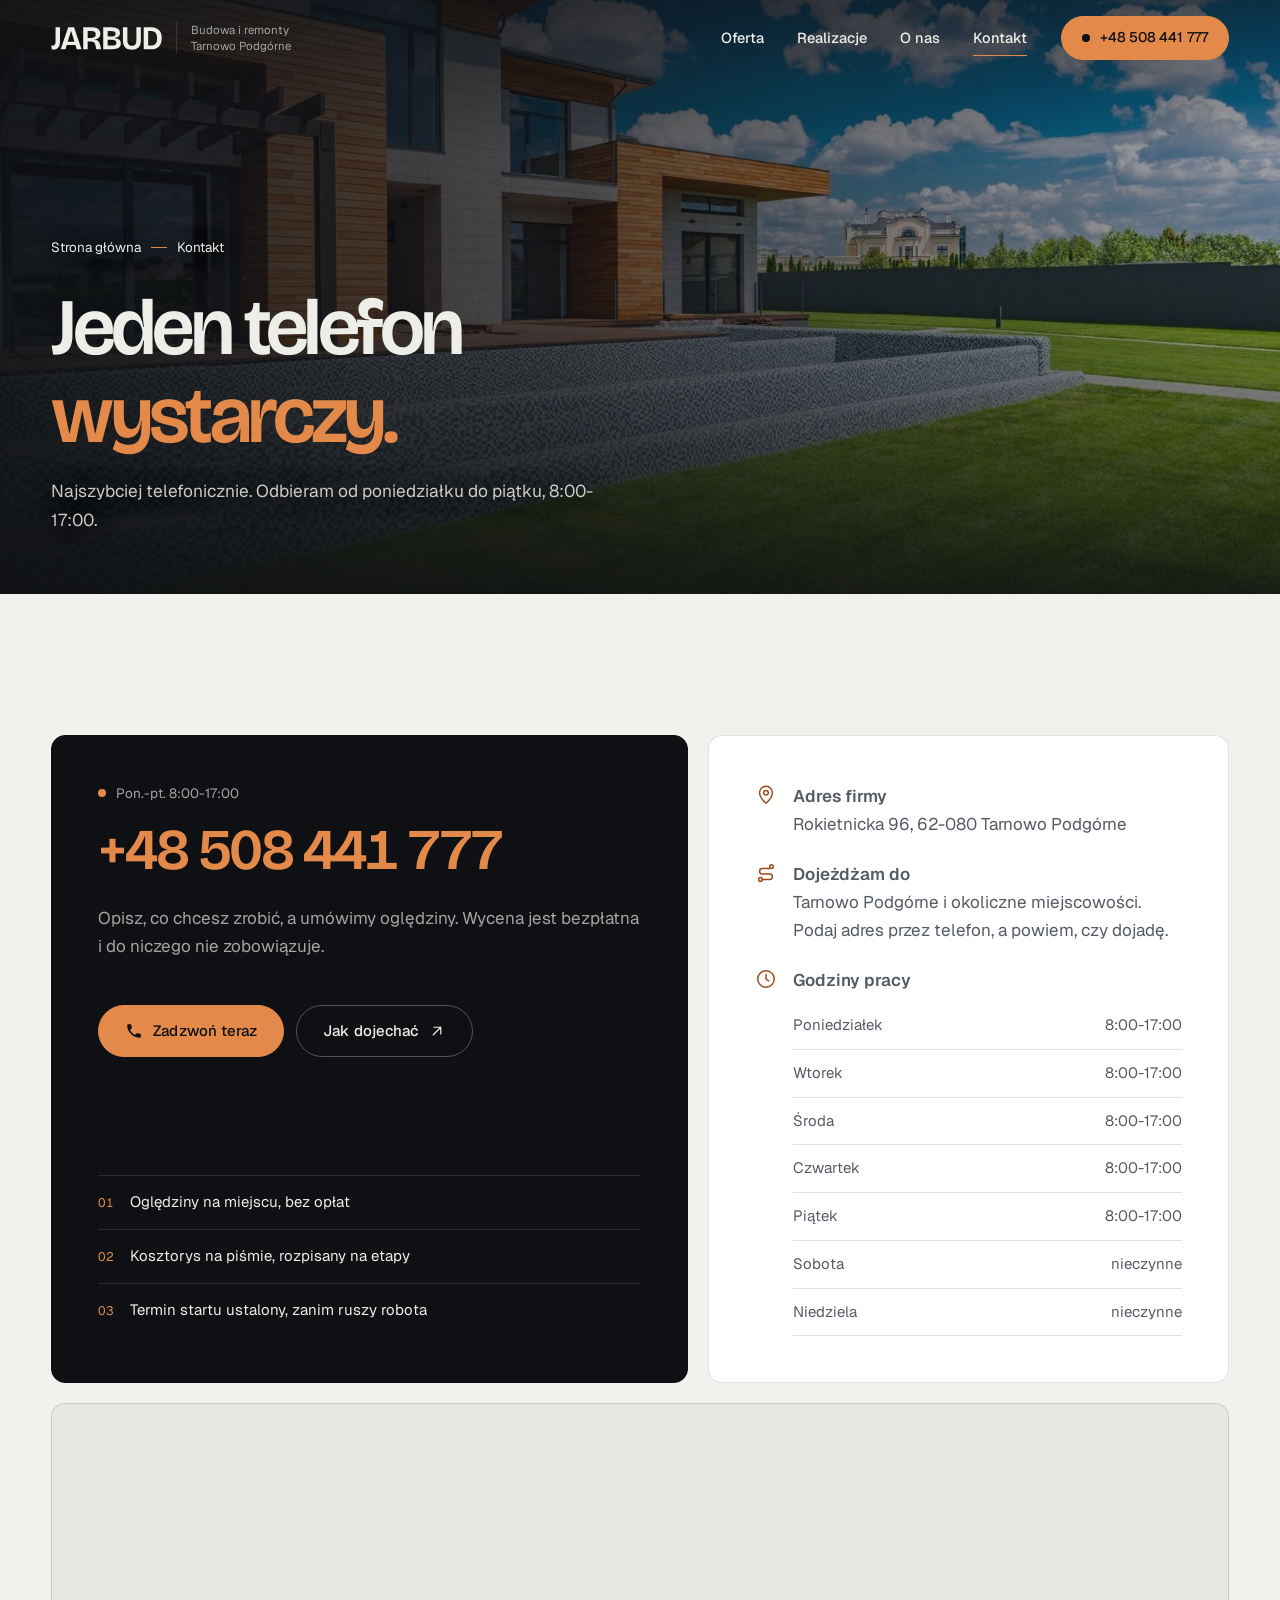
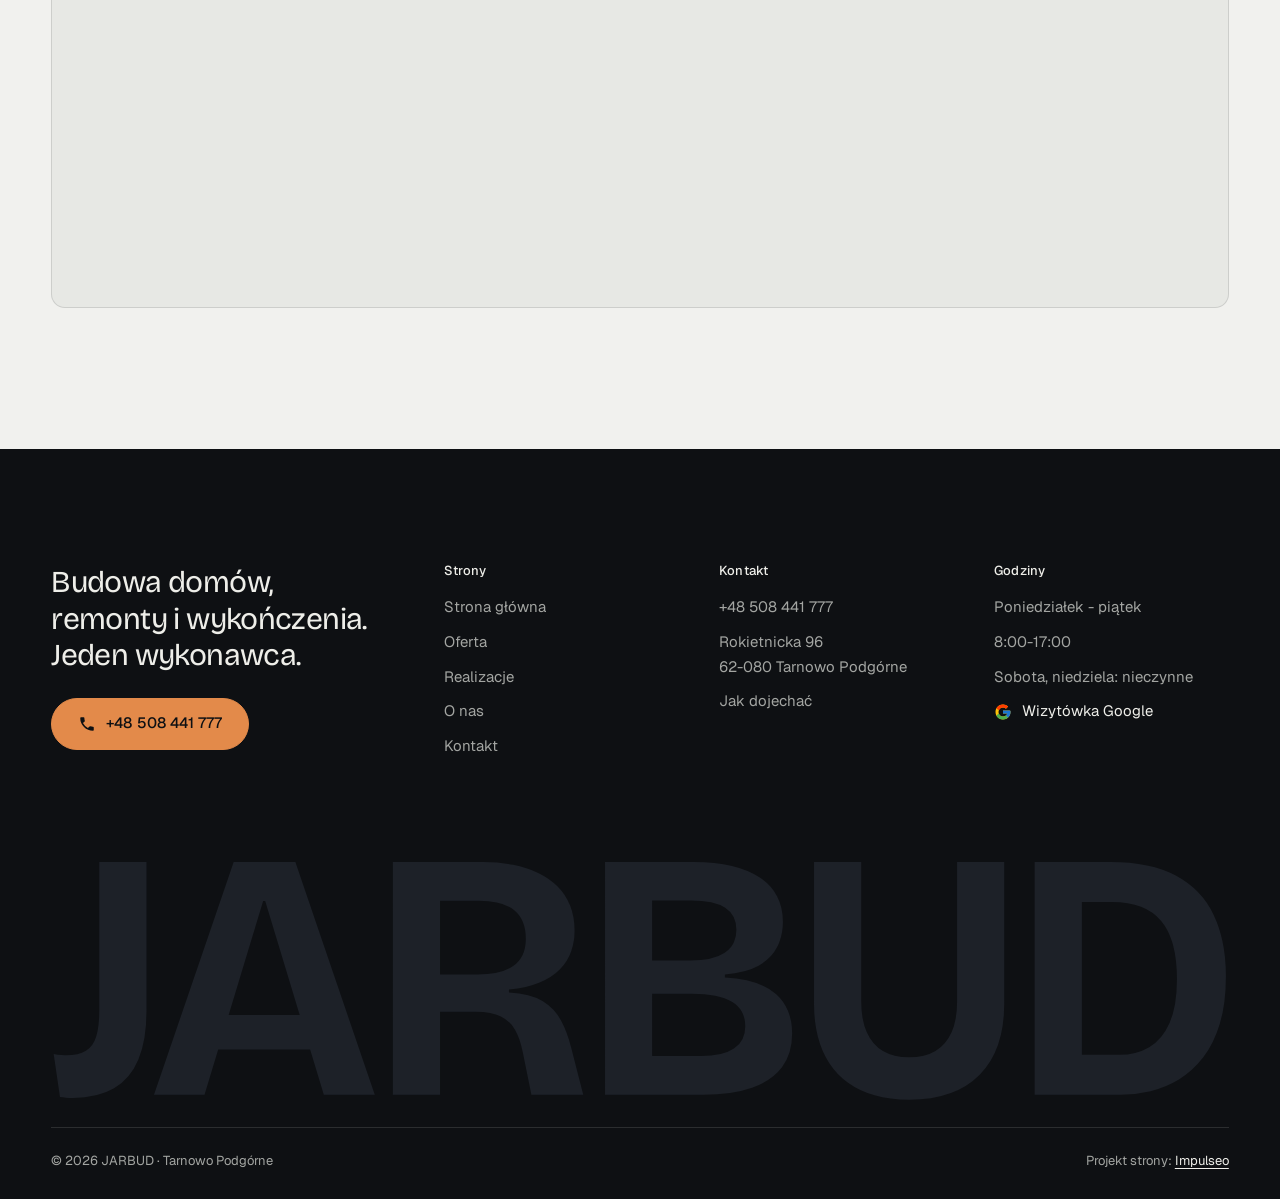
==== commit dbfb50b5: "[claude-edit][cmt:118ca29c-66c0-47e8-85d5-40ca23f4dcbf] nowy projekt strony na wzór dema ElMac: graf" ====
--- a/kontakt.html
+++ b/kontakt.html
@@ -3,110 +3,138 @@
 <head>
 <meta charset="UTF-8">
 <meta name="viewport" content="width=device-width, initial-scale=1.0">
-<title>Kontakt - JARBUD</title>
-<meta name="description" content="Kontakt JARBUD - Rokietnicka 96, 62-080 Tarnowo Podgórne">
-<link rel="canonical" href="https://kris20032.github.io/jarbud/kontakt.html">
+<title>Kontakt - JARBUD, Rokietnicka 96, Tarnowo Podgórne</title>
+<meta name="description" content="Telefon +48 508 441 777, pon.-pt. 8:00-17:00. JARBUD, Rokietnicka 96, 62-080 Tarnowo Podgórne. Bezpłatna wycena.">
+<link rel="canonical" href="https://impulseo-pl.github.io/jarbud/kontakt.html">
 <meta name="robots" content="noindex, nofollow">
+<meta name="theme-color" content="#0E1013">
 <meta property="og:type" content="website">
 <meta property="og:locale" content="pl_PL">
 <meta property="og:site_name" content="JARBUD">
-<meta property="og:title" content="Kontakt - JARBUD">
-<meta property="og:description" content="Kontakt JARBUD - Rokietnicka 96, 62-080 Tarnowo Podgórne">
-<meta property="og:url" content="https://kris20032.github.io/jarbud/kontakt.html">
-<meta property="og:image" content="https://kris20032.github.io/jarbud/img/og.jpg">
+<meta property="og:title" content="Kontakt - JARBUD, Rokietnicka 96, Tarnowo Podgórne">
+<meta property="og:description" content="Telefon +48 508 441 777, pon.-pt. 8:00-17:00. JARBUD, Rokietnicka 96, 62-080 Tarnowo Podgórne. Bezpłatna wycena.">
+<meta property="og:url" content="https://impulseo-pl.github.io/jarbud/kontakt.html">
+<meta property="og:image" content="https://impulseo-pl.github.io/jarbud/img/og.jpg">
 <meta property="og:image:width" content="1200">
 <meta property="og:image:height" content="630">
 <meta name="twitter:card" content="summary_large_image">
+<script>(function(){var d=document.documentElement;d.classList.add('js');try{if(!window.matchMedia('(prefers-reduced-motion: reduce)').matches)d.classList.add('anim');}catch(e){}setTimeout(function(){if(!d.classList.contains('anim-ok'))d.classList.remove('anim');},3500);})();</script>
+
+<link rel="preload" as="image" href="img/g10.jpg" fetchpriority="high">
 <link rel="preconnect" href="https://fonts.googleapis.com">
 <link rel="preconnect" href="https://fonts.gstatic.com" crossorigin>
-<link href="https://fonts.googleapis.com/css2?family=Space+Grotesk:wght@500;600;700&family=DM+Sans:opsz,wght@9..40,400;9..40,500;9..40,600&display=swap" rel="stylesheet">
-<link rel="stylesheet" href="assets/styles.css?v=aef503f2">
+<link href="https://fonts.googleapis.com/css2?family=Bricolage+Grotesque:opsz,wght@12..96,400..700&family=Geist:wght@400..600&display=swap" rel="stylesheet">
+<link rel="stylesheet" href="assets/styles.css?v=20261030a">
+<script src="assets/lenis.min.js?v=1.1.20" defer></script>
+<script src="assets/main.js?v=20261030a" defer></script>
 </head>
 <body>
-
-<header class="nav">
-  <div class="wrap nav-inner">
-    <a class="brand" href="index.html"><span class="name">JARBUD</span><span class="sub">Tarnowo Podgórne</span></a>
-    <nav class="nav-links">
-      <a href="oferta.html">Oferta</a>
-      <a href="realizacje.html">Realizacje</a>
-      <a href="o-nas.html">O nas</a>
-      <a href="kontakt.html" class="active" aria-current="page">Kontakt</a>
-      <a href="tel:+48508441777" class="btn btn-accent">Zadzwoń +48 508 441 777</a>
-    </nav>
-    <button class="nav-toggle" aria-label="Menu"><span></span><span></span><span></span></button>
-  </div>
+<a class="skip" href="#tresc">Przejdź do treści</a>
+<header class="site-head">
+<div class="head-in">
+  <a class="brand" href="index.html" aria-label="JARBUD - strona główna">
+    <span class="znak"><svg class="wm" viewBox="1 -700 3341 722" role="img" aria-label="JARBUD"><path pathLength="1" style="--i:0" d="M26.3 6.8 8.5 -115.7Q19.5 -113.2 30.3 -112.5Q41.1 -111.7 43.7 -111.7Q79.3 -111.7 100.1 -124.5Q120.9 -137.2 129.4 -165.7Q137.9 -194.3 137.9 -240.8V-660H271.9V-237.4Q271.9 -154.7 248.9 -100.1Q226 -45.4 179.7 -18.2Q133.5 9 63.1 9Q51 9 43.3 8.3Q35.7 7.5 26.3 6.8Z"/><path pathLength="1" style="--i:1" d="M293.1 0 519.2 -660H694.3L919.6 0H775L608.6 -549.8H602.9L436.5 0ZM411.2 -128.5V-225.9H817.5V-128.5Z"/><path pathLength="1" style="--i:2" d="M970.8 0V-660H1228Q1272.5 -660 1311.9 -652.4Q1351.3 -644.7 1383.2 -629.3Q1415.2 -613.9 1438.4 -590.7Q1461.6 -567.4 1474.1 -535.9Q1486.5 -504.4 1486.5 -464.7Q1486.5 -434.5 1476.7 -406.4Q1466.9 -378.4 1445 -355.7Q1423.2 -333.1 1387.3 -318.2Q1351.4 -303.3 1300.3 -298.3V-290.3Q1361.1 -287.1 1395.4 -266Q1429.7 -244.9 1448 -210.9Q1466.3 -176.9 1476.9 -133.3L1511.1 0H1363.9L1338.9 -123Q1331.8 -158.9 1317.8 -183.9Q1303.9 -208.9 1277.5 -222.2Q1251.2 -235.5 1206.5 -235.5H1104.8V0ZM1104.8 -341.1H1211.9Q1278.3 -341.1 1313.2 -365.8Q1348.1 -390.5 1348.1 -442.3Q1348.1 -496.8 1315.3 -523.7Q1282.6 -550.5 1216.1 -550.5H1104.8Z"/><path pathLength="1" style="--i:3" d="M1572.8 0V-660H1825.2Q1886.2 -660 1932.9 -648.9Q1979.6 -637.7 2011.9 -616.2Q2044.2 -594.7 2060.9 -563.3Q2077.6 -531.8 2077.6 -490.1Q2077.6 -451.2 2061.2 -418.8Q2044.9 -386.4 2008.5 -366.2Q1972.1 -346.1 1912.9 -341.3V-332.6Q2011.7 -327.1 2057.8 -285.7Q2103.8 -244.4 2103.8 -173.5Q2103.8 -116.1 2074.9 -77.8Q2045.9 -39.5 1990 -19.8Q1934.1 0 1850.7 0ZM1706.5 -109.5H1845.6Q1906.7 -109.5 1938.7 -130.9Q1970.7 -152.3 1970.7 -193.8Q1970.7 -240.9 1933 -263.6Q1895.2 -286.4 1819.7 -286.4H1706.5ZM1706.5 -380.7H1814.9Q1879.6 -380.7 1912.5 -402.7Q1945.5 -424.8 1945.5 -467.9Q1945.5 -510.1 1913.8 -530.7Q1882.1 -551.3 1817.5 -551.3H1706.5Z"/><path pathLength="1" style="--i:4" d="M2435.4 14.3Q2381.3 14.3 2337.9 1.8Q2294.5 -10.7 2262.4 -34Q2230.3 -57.3 2208.8 -90.3Q2187.3 -123.3 2176.6 -165.4Q2165.8 -207.5 2165.8 -257.3V-660H2299.8V-264.8Q2299.8 -212.7 2315.6 -177.2Q2331.4 -141.6 2361.4 -123.8Q2391.5 -106 2435.4 -106Q2480.6 -106 2510.5 -123.9Q2540.4 -141.9 2556.1 -177.1Q2571.7 -212.3 2571.7 -264.8V-660H2705.5V-257.3Q2705.5 -127.3 2635.9 -56.5Q2566.3 14.3 2435.4 14.3Z"/><path pathLength="1" style="--i:5" d="M2855.1 0V-113.1H3032.3Q3080.1 -113.1 3116.9 -134.7Q3153.7 -156.3 3174.6 -203.4Q3195.5 -250.5 3195.5 -328Q3195.5 -383.7 3184.4 -424.9Q3173.3 -466.1 3150.8 -493.2Q3128.3 -520.2 3093.7 -533.5Q3059.1 -546.9 3011.5 -546.9H2855.1V-660H3006.4Q3120.7 -660 3193.3 -621Q3265.8 -582 3300.1 -509.5Q3334.5 -437 3334.5 -336.3Q3334.5 -258.3 3317.2 -201.3Q3300 -144.3 3269.7 -105.3Q3239.3 -66.3 3201.1 -43.3Q3162.9 -20.3 3120.3 -10.1Q3077.6 0 3035.9 0ZM2791.8 0V-660H2925.8V0Z"/></svg></span>
+    <span class="brand-sub">Budowa i&nbsp;remonty<br>Tarnowo Podgórne</span>
+  </a>
+  <nav class="nav-links" aria-label="Menu główne">
+    <a class="nl" href="oferta.html">Oferta</a><a class="nl" href="realizacje.html">Realizacje</a><a class="nl" href="o-nas.html">O&nbsp;nas</a><a class="nl" href="kontakt.html" aria-current="page">Kontakt</a>
+    <a class="btn btn-copper nav-cta" href="tel:+48508441777"><span class="live" aria-hidden="true"></span>+48 508 441 777</a>
+  </nav>
+  <button class="burger" type="button" aria-label="Otwórz menu" aria-expanded="false" aria-controls="mnav"><span></span><span></span></button>
+</div>
 </header>
 
-<main>
+<div class="mnav" id="mnav">
+  <div class="mnav-in">
+    <a class="ml" href="index.html">Strona główna</a><a class="ml" href="oferta.html">Oferta</a><a class="ml" href="realizacje.html">Realizacje</a><a class="ml" href="o-nas.html">O&nbsp;nas</a><a class="ml" href="kontakt.html" aria-current="page">Kontakt</a>
+    <div class="mnav-foot">
+      <span>Pon.-pt. 8:00-17:00, Tarnowo Podgórne i&nbsp;okolice</span>
+      <a class="btn btn-copper" href="tel:+48508441777"><svg class="ico" width="16" height="16" viewBox="0 0 24 24" fill="none" aria-hidden="true"><path d="M6.6 10.8a15.5 15.5 0 0 0 6.6 6.6l2.2-2.2a1 1 0 0 1 1-.24 11.4 11.4 0 0 0 3.6.58 1 1 0 0 1 1 1V20a1 1 0 0 1-1 1A17 17 0 0 1 3 4a1 1 0 0 1 1-1h3.5a1 1 0 0 1 1 1c0 1.25.2 2.46.58 3.6a1 1 0 0 1-.25 1l-2.23 2.2Z" fill="currentColor"/></svg>+48 508 441 777</a>
+    </div>
+  </div>
+</div>
+<main id="tresc">
+
 <section class="pagehead">
-  <img src="img/g14.jpg" alt="JARBUD - Zapytaj o wycenę" width="1600" height="1066" decoding="async">
-  <div class="wrap">
-    <span class="eyebrow">Kontakt</span>
-    <h1>Zapytaj o wycenę</h1>
-    <p>Odpowiemy na pytania i przygotujemy wycenę.</p>
+  <div class="pagehead-media"><img src="img/g10.jpg" alt="Nowoczesny dom jednorodzinny z trawnikiem" width="1600" height="1068" decoding="async" fetchpriority="high"></div>
+  <div class="ph-in">
+    <p class="crumb up" style="--d:0"><a href="index.html">Strona główna</a><span class="sl" aria-hidden="true"></span>Kontakt</p>
+    <h1><span class="ln"><span class="ln-i" style="--k:0">Jeden telefon</span></span><span class="ln"><span class="ln-i" style="--k:1"><em>wystarczy.</em></span></span></h1>
+    <p class="ph-lead up" style="--d:300">Najszybciej telefonicznie. Odbieram od poniedziałku do piątku, 8:00-17:00.</p>
   </div>
 </section>
-<section>
-  <div class="wrap contact-grid">
-    <div class="reveal">
-      <span class="eyebrow">Dane kontaktowe</span>
-      <h2 style="margin:var(--space-4) 0 var(--space-6)">JARBUD</h2>
-      <div class="info-list">
-        <div class="info-row"><div class="ic"><svg class="ico-tel" width="16" height="16" viewBox="0 0 24 24" fill="none" aria-hidden="true"><path d="M6.6 10.8a15.5 15.5 0 0 0 6.6 6.6l2.2-2.2a1 1 0 0 1 1-.24 11.4 11.4 0 0 0 3.6.58 1 1 0 0 1 1 1V20a1 1 0 0 1-1 1A17 17 0 0 1 3 4a1 1 0 0 1 1-1h3.5a1 1 0 0 1 1 1c0 1.25.2 2.46.58 3.6a1 1 0 0 1-.25 1l-2.23 2.2Z" fill="currentColor"/></svg></div><div><div class="lbl">Telefon</div><a class="val" href="tel:+48508441777">+48 508 441 777</a></div></div>
-        <div class="info-row"><div class="ic"><svg class="ico-pin" width="16" height="16" viewBox="0 0 24 24" fill="none" aria-hidden="true"><path d="M12 21s7-6.1 7-11.5A7 7 0 0 0 5 9.5C5 14.9 12 21 12 21Z" stroke="currentColor" stroke-width="1.6" fill="none"/><circle cx="12" cy="9.5" r="2.4" fill="currentColor"/></svg></div><div><div class="lbl">Adres</div><div class="val">Rokietnicka 96, 62-080 Tarnowo Podgórne</div></div></div>
-        <div class="info-row"><div class="ic"><svg class="ico-clock" width="16" height="16" viewBox="0 0 24 24" fill="none" aria-hidden="true"><circle cx="12" cy="12" r="8.2" stroke="currentColor" stroke-width="1.6"/><path d="M12 7.5V12l3.2 1.9" stroke="currentColor" stroke-width="1.6" stroke-linecap="round"/></svg></div><div><div class="lbl">Godziny</div><div class="val" style="font-weight:500">pon.-pt. 8:00-17:00</div></div></div>
+
+<section class="sec">
+  <div class="wrap">
+    <div class="k-grid">
+      <div class="k-card dark rv">
+        <span class="lbl"><span class="live" aria-hidden="true"></span>Pon.-pt. 8:00-17:00</span>
+        <a class="k-phone" href="tel:+48508441777">+48 508 441 777</a>
+        <p>Opisz, co chcesz zrobić, a&nbsp;umówimy oględziny. Wycena jest bezpłatna i&nbsp;do niczego nie zobowiązuje.</p>
+        <div class="cta-row" style="margin-top:28px">
+          <a class="btn btn-copper" href="tel:+48508441777"><svg class="ico" width="16" height="16" viewBox="0 0 24 24" fill="none" aria-hidden="true"><path d="M6.6 10.8a15.5 15.5 0 0 0 6.6 6.6l2.2-2.2a1 1 0 0 1 1-.24 11.4 11.4 0 0 0 3.6.58 1 1 0 0 1 1 1V20a1 1 0 0 1-1 1A17 17 0 0 1 3 4a1 1 0 0 1 1-1h3.5a1 1 0 0 1 1 1c0 1.25.2 2.46.58 3.6a1 1 0 0 1-.25 1l-2.23 2.2Z" fill="currentColor"/></svg>Zadzwoń teraz</a>
+          <a class="btn btn-ghost" href="https://maps.google.com/?cid=8254359090110620049" target="_blank" rel="noopener">Jak dojechać<svg class="ico" width="18" height="18" viewBox="0 0 24 24" fill="none" stroke="currentColor" stroke-width="1.6" stroke-linecap="round" stroke-linejoin="round" aria-hidden="true"><path d="M7 17 17 7M8 7h9v9"/></svg></a>
+        </div>
+        <ol class="k-next">
+          <li><span>01</span>Oględziny na miejscu, bez opłat</li>
+          <li><span>02</span>Kosztorys na piśmie, rozpisany na etapy</li>
+          <li><span>03</span>Termin startu ustalony, zanim ruszy robota</li>
+        </ol>
+      </div>
+      <div class="k-card rv" style="--d:120">
+        <ul class="k-list">
+          <li><svg class="ico" width="24" height="24" viewBox="0 0 24 24" fill="none" stroke="currentColor" stroke-width="1.6" stroke-linecap="round" stroke-linejoin="round" aria-hidden="true"><path d="M12 21s-7-6.2-7-11.5A7 7 0 0 1 19 9.5C19 14.8 12 21 12 21z"/><circle cx="12" cy="9.5" r="2.5"/></svg><span><b>Adres firmy</b>Rokietnicka 96, 62-080 Tarnowo Podgórne</span></li>
+          <li><svg class="ico" width="24" height="24" viewBox="0 0 24 24" fill="none" stroke="currentColor" stroke-width="1.6" stroke-linecap="round" stroke-linejoin="round" aria-hidden="true"><circle cx="6" cy="19" r="2"/><circle cx="18" cy="5" r="2"/><path d="M8 19h8a3 3 0 0 0 0-6H8a3 3 0 0 1 0-6h8"/></svg><span><b>Dojeżdżam do</b>Tarnowo Podgórne i&nbsp;okoliczne miejscowości. Podaj adres przez telefon, a&nbsp;powiem, czy dojadę.</span></li>
+          <li><svg class="ico" width="24" height="24" viewBox="0 0 24 24" fill="none" stroke="currentColor" stroke-width="1.6" stroke-linecap="round" stroke-linejoin="round" aria-hidden="true"><circle cx="12" cy="12" r="9"/><path d="M12 7v5l3 2"/></svg><span><b>Godziny pracy</b>
+            <ul class="hours"><li><span>Poniedziałek</span><span>8:00-17:00</span></li><li><span>Wtorek</span><span>8:00-17:00</span></li><li><span>Środa</span><span>8:00-17:00</span></li><li><span>Czwartek</span><span>8:00-17:00</span></li><li><span>Piątek</span><span>8:00-17:00</span></li><li><span>Sobota</span><span>nieczynne</span></li><li><span>Niedziela</span><span>nieczynne</span></li></ul></span></li>
+        </ul>
       </div>
     </div>
-    <div class="reveal">
-      <div class="form">
-        <h3 style="margin-bottom:var(--space-4)">Najszybciej telefonicznie</h3>
-        <p class="muted" style="margin-bottom:var(--space-5)">Zadzwoń, opisz pomysł, a my powiemy, co i jak. Bez zobowiązań.</p>
-        <a href="tel:+48508441777" class="btn btn-accent" style="justify-content:center">Zadzwoń: +48 508 441 777 <span class="arr">→</span></a>
-      </div>
+    <div class="map map-lg rv">
+      <iframe title="Mapa dojazdu - JARBUD, Tarnowo Podgórne" src="https://maps.google.com/maps?q=52.4738238,16.7011405&z=12&output=embed" loading="lazy" referrerpolicy="no-referrer-when-downgrade"></iframe>
     </div>
   </div>
 </section>
-<section style="padding-top:0">
-  <div class="wrap reveal">
-    <iframe class="map" title="JARBUD - Tarnowo Podgórne" src="https://maps.google.com/maps?q=52.4738238%2C16.7011405&z=15&output=embed" loading="lazy" referrerpolicy="no-referrer-when-downgrade"></iframe>
-  </div>
-</section>
 </main>
-
-<footer>
+<footer class="site-foot">
   <div class="wrap">
-    <div class="foot-grid">
-      <div class="foot-brand">
-        <div class="name">JARBUD</div>
-        <p>Nie zbierasz kilku ekip do jednej budowy - całość prowadzę i za całość odpowiadam. Wiesz, co i kiedy dzieje się na Twojej budowie.</p>
+    <div class="foot-top">
+      <div>
+        <p class="foot-claim">Budowa domów, remonty i&nbsp;wykończenia. Jeden wykonawca.</p>
+        <a class="btn btn-copper" href="tel:+48508441777"><svg class="ico" width="16" height="16" viewBox="0 0 24 24" fill="none" aria-hidden="true"><path d="M6.6 10.8a15.5 15.5 0 0 0 6.6 6.6l2.2-2.2a1 1 0 0 1 1-.24 11.4 11.4 0 0 0 3.6.58 1 1 0 0 1 1 1V20a1 1 0 0 1-1 1A17 17 0 0 1 3 4a1 1 0 0 1 1-1h3.5a1 1 0 0 1 1 1c0 1.25.2 2.46.58 3.6a1 1 0 0 1-.25 1l-2.23 2.2Z" fill="currentColor"/></svg>+48 508 441 777</a>
       </div>
-      <div class="foot-col">
-        <h4>Nawigacja</h4>
-        <a href="oferta.html">Oferta</a>
-        <a href="realizacje.html">Realizacje</a>
-        <a href="o-nas.html">O nas</a>
-        <a href="kontakt.html">Kontakt</a>
+      <div>
+        <h4>Strony</h4>
+        <ul><li><a href="index.html">Strona główna</a></li><li><a href="oferta.html">Oferta</a></li><li><a href="realizacje.html">Realizacje</a></li><li><a href="o-nas.html">O&nbsp;nas</a></li><li><a href="kontakt.html">Kontakt</a></li></ul>
       </div>
-      <div class="foot-col">
+      <div>
         <h4>Kontakt</h4>
-        <a href="tel:+48508441777">+48 508 441 777</a>
-        <p>Rokietnicka 96, 62-080 Tarnowo Podgórne</p>
-        <a href="https://maps.google.com/?cid=8254359090110620049&g_mp=Cidnb29nbGUubWFwcy5wbGFjZXMudjEuUGxhY2VzLlNlYXJjaFRleHQQAhgEIAA" target="_blank" rel="noopener">Jak dojechać →</a>
-      <div class="foot-soc">
-        <a class="soc" href="https://maps.google.com/?cid=8254359090110620049&g_mp=Cidnb29nbGUubWFwcy5wbGFjZXMudjEuUGxhY2VzLlNlYXJjaFRleHQQAhgEIAA" target="_blank" rel="noopener" aria-label="Google - JARBUD"><svg viewBox="0 0 24 24" aria-hidden="true" focusable="false"><path d="M12.48 10.92v3.28h7.84c-.24 1.84-.853 3.187-1.787 4.133-1.147 1.147-2.933 2.4-6.053 2.4-4.827 0-8.6-3.893-8.6-8.72s3.773-8.72 8.6-8.72c2.6 0 4.507 1.027 5.907 2.347l2.307-2.307C18.747 1.44 16.133 0 12.48 0 5.867 0 .307 5.387.307 12s5.56 12 12.173 12c3.573 0 6.267-1.173 8.373-3.36 2.16-2.16 2.84-5.213 2.84-7.667 0-.76-.053-1.467-.173-2.053H12.48z" fill="currentColor"/></svg></a>
+        <ul>
+          <li><a href="tel:+48508441777">+48 508 441 777</a></li>
+          <li>Rokietnicka 96<br>62-080 Tarnowo Podgórne</li>
+          <li><a href="https://maps.google.com/?cid=8254359090110620049" target="_blank" rel="noopener">Jak dojechać</a></li>
+        </ul>
       </div>
+      <div>
+        <h4>Godziny</h4>
+        <ul>
+          <li>Poniedziałek - piątek</li>
+          <li>8:00-17:00</li>
+          <li>Sobota, niedziela: nieczynne</li>
+          <li><a class="soc" href="https://maps.google.com/?cid=8254359090110620049" target="_blank" rel="noopener" aria-label="Wizytówka JARBUD w Google"><svg class="g-logo" viewBox="0 0 48 48" aria-hidden="true"><path fill="#FFC107" d="M43.6 20.5H42V20H24v8h11.3C33.7 32.7 29.2 36 24 36c-6.6 0-12-5.4-12-12s5.4-12 12-12c3.1 0 5.8 1.2 7.9 3.1l5.7-5.7C34 6.1 29.3 4 24 4 12.9 4 4 12.9 4 24s8.9 20 20 20 20-8.9 20-20c0-1.3-.1-2.4-.4-3.5z"/><path fill="#FF3D00" d="m6.3 14.7 6.6 4.8C14.7 15.1 19 12 24 12c3.1 0 5.8 1.2 7.9 3.1l5.7-5.7C34 6.1 29.3 4 24 4 16.3 4 9.7 8.3 6.3 14.7z"/><path fill="#4CAF50" d="M24 44c5.2 0 9.9-2 13.4-5.2l-6.2-5.2A11.9 11.9 0 0 1 24 36c-5.2 0-9.6-3.3-11.3-7.9l-6.5 5C9.5 39.6 16.2 44 24 44z"/><path fill="#1976D2" d="M43.6 20.5H42V20H24v8h11.3a12 12 0 0 1-4.1 5.6l6.2 5.2C37 39.2 44 34 44 24c0-1.3-.1-2.4-.4-3.5z"/></svg>Wizytówka Google</a></li>
+        </ul>
       </div>
     </div>
-    <div class="foot-bot">
-      <span>© 2026 JARBUD</span>
+    <div class="foot-mark" aria-hidden="true"><svg class="wm-foot" viewBox="1 -700 3341 722" aria-hidden="true" focusable="false"><path style="--i:0" d="M26.3 6.8 8.5 -115.7Q19.5 -113.2 30.3 -112.5Q41.1 -111.7 43.7 -111.7Q79.3 -111.7 100.1 -124.5Q120.9 -137.2 129.4 -165.7Q137.9 -194.3 137.9 -240.8V-660H271.9V-237.4Q271.9 -154.7 248.9 -100.1Q226 -45.4 179.7 -18.2Q133.5 9 63.1 9Q51 9 43.3 8.3Q35.7 7.5 26.3 6.8Z"/><path style="--i:1" d="M293.1 0 519.2 -660H694.3L919.6 0H775L608.6 -549.8H602.9L436.5 0ZM411.2 -128.5V-225.9H817.5V-128.5Z"/><path style="--i:2" d="M970.8 0V-660H1228Q1272.5 -660 1311.9 -652.4Q1351.3 -644.7 1383.2 -629.3Q1415.2 -613.9 1438.4 -590.7Q1461.6 -567.4 1474.1 -535.9Q1486.5 -504.4 1486.5 -464.7Q1486.5 -434.5 1476.7 -406.4Q1466.9 -378.4 1445 -355.7Q1423.2 -333.1 1387.3 -318.2Q1351.4 -303.3 1300.3 -298.3V-290.3Q1361.1 -287.1 1395.4 -266Q1429.7 -244.9 1448 -210.9Q1466.3 -176.9 1476.9 -133.3L1511.1 0H1363.9L1338.9 -123Q1331.8 -158.9 1317.8 -183.9Q1303.9 -208.9 1277.5 -222.2Q1251.2 -235.5 1206.5 -235.5H1104.8V0ZM1104.8 -341.1H1211.9Q1278.3 -341.1 1313.2 -365.8Q1348.1 -390.5 1348.1 -442.3Q1348.1 -496.8 1315.3 -523.7Q1282.6 -550.5 1216.1 -550.5H1104.8Z"/><path style="--i:3" d="M1572.8 0V-660H1825.2Q1886.2 -660 1932.9 -648.9Q1979.6 -637.7 2011.9 -616.2Q2044.2 -594.7 2060.9 -563.3Q2077.6 -531.8 2077.6 -490.1Q2077.6 -451.2 2061.2 -418.8Q2044.9 -386.4 2008.5 -366.2Q1972.1 -346.1 1912.9 -341.3V-332.6Q2011.7 -327.1 2057.8 -285.7Q2103.8 -244.4 2103.8 -173.5Q2103.8 -116.1 2074.9 -77.8Q2045.9 -39.5 1990 -19.8Q1934.1 0 1850.7 0ZM1706.5 -109.5H1845.6Q1906.7 -109.5 1938.7 -130.9Q1970.7 -152.3 1970.7 -193.8Q1970.7 -240.9 1933 -263.6Q1895.2 -286.4 1819.7 -286.4H1706.5ZM1706.5 -380.7H1814.9Q1879.6 -380.7 1912.5 -402.7Q1945.5 -424.8 1945.5 -467.9Q1945.5 -510.1 1913.8 -530.7Q1882.1 -551.3 1817.5 -551.3H1706.5Z"/><path style="--i:4" d="M2435.4 14.3Q2381.3 14.3 2337.9 1.8Q2294.5 -10.7 2262.4 -34Q2230.3 -57.3 2208.8 -90.3Q2187.3 -123.3 2176.6 -165.4Q2165.8 -207.5 2165.8 -257.3V-660H2299.8V-264.8Q2299.8 -212.7 2315.6 -177.2Q2331.4 -141.6 2361.4 -123.8Q2391.5 -106 2435.4 -106Q2480.6 -106 2510.5 -123.9Q2540.4 -141.9 2556.1 -177.1Q2571.7 -212.3 2571.7 -264.8V-660H2705.5V-257.3Q2705.5 -127.3 2635.9 -56.5Q2566.3 14.3 2435.4 14.3Z"/><path style="--i:5" d="M2855.1 0V-113.1H3032.3Q3080.1 -113.1 3116.9 -134.7Q3153.7 -156.3 3174.6 -203.4Q3195.5 -250.5 3195.5 -328Q3195.5 -383.7 3184.4 -424.9Q3173.3 -466.1 3150.8 -493.2Q3128.3 -520.2 3093.7 -533.5Q3059.1 -546.9 3011.5 -546.9H2855.1V-660H3006.4Q3120.7 -660 3193.3 -621Q3265.8 -582 3300.1 -509.5Q3334.5 -437 3334.5 -336.3Q3334.5 -258.3 3317.2 -201.3Q3300 -144.3 3269.7 -105.3Q3239.3 -66.3 3201.1 -43.3Q3162.9 -20.3 3120.3 -10.1Q3077.6 0 3035.9 0ZM2791.8 0V-660H2925.8V0Z"/></svg></div>
+    <div class="foot-bottom">
+      <span>© 2026 JARBUD · Tarnowo Podgórne</span>
       <span>Projekt strony: <a class="foot-credit" href="https://impulseo.pl" target="_blank" rel="noopener">Impulseo</a></span>
     </div>
   </div>
 </footer>
-<div class="sticky-call"><a class="sc-call" href="tel:+48508441777"><svg class="ico-tel" width="16" height="16" viewBox="0 0 24 24" fill="none" aria-hidden="true"><path d="M6.6 10.8a15.5 15.5 0 0 0 6.6 6.6l2.2-2.2a1 1 0 0 1 1-.24 11.4 11.4 0 0 0 3.6.58 1 1 0 0 1 1 1V20a1 1 0 0 1-1 1A17 17 0 0 1 3 4a1 1 0 0 1 1-1h3.5a1 1 0 0 1 1 1c0 1.25.2 2.46.58 3.6a1 1 0 0 1-.25 1l-2.23 2.2Z" fill="currentColor"/></svg> Zadzwoń</a><a class="sc-quote" href="kontakt.html">Zadzwoń: +48 508 441 777</a></div>
-<div class="demo-wazne" data-do="2026-11-04" data-cykl="3" hidden><svg class="dw-ico" width="13" height="13" viewBox="0 0 24 24" fill="none" aria-hidden="true"><circle cx="12" cy="12" r="8.6" stroke="currentColor" stroke-width="1.8"/><path d="M12 7.2V12l3.3 2" stroke="currentColor" stroke-width="1.8" stroke-linecap="round"/></svg><span class="dw-txt"></span></div>
-
-<script src="assets/main.js"></script>
+<div class="sticky-call">
+  <a class="btn btn-copper" href="tel:+48508441777"><svg class="ico" width="16" height="16" viewBox="0 0 24 24" fill="none" aria-hidden="true"><path d="M6.6 10.8a15.5 15.5 0 0 0 6.6 6.6l2.2-2.2a1 1 0 0 1 1-.24 11.4 11.4 0 0 0 3.6.58 1 1 0 0 1 1 1V20a1 1 0 0 1-1 1A17 17 0 0 1 3 4a1 1 0 0 1 1-1h3.5a1 1 0 0 1 1 1c0 1.25.2 2.46.58 3.6a1 1 0 0 1-.25 1l-2.23 2.2Z" fill="currentColor"/></svg>Zadzwoń</a>
+  <a class="btn btn-ghost" href="kontakt.html">Kontakt i&nbsp;dojazd</a>
+</div>
 </body>
 </html>
--- a/assets/styles.css
+++ b/assets/styles.css
@@ -1,1849 +1,505 @@
-/* ============================================================
-   STOLBASZ — premium, architektoniczny B2B fit-out
-   Jasna paleta, zero brązu. System wg premium-web-craft.
-   Projekt strony: Impulseo (impulseo.pl)
-   ============================================================ */
-
+/* JARBUD - budowa domów i remonty. Projekt strony: Impulseo, 10.2026.
+   Paleta: grafit + miedź. Krój: Bricolage Grotesque + Geist. */
 :root{
-  /* PALETA — jasna, architektoniczna, chłodna */
-  --paper:#F4F6F8;          /* główne tło */
-  --paper-2:#E7EBEF;        /* sekcje alternatywne (chłodny jasny szary) */
-  --paper-3:#E7EBEF;        /* delikatne wypełnienia */
-  --ink:#15212E;            /* tekst główny — chłodny grafit */
-  --ink-soft:#243443;       /* nagłówki drugorzędne */
-  --muted:#6B7785;          /* tekst poboczny */
-  --line:rgba(21,33,46,.12);/* hairline */
-  --accent:#E8A317;         /* stonowany petrol-slate — jedyny akcent */
-  --accent-d:#C9870C;
-  --accent-soft:rgba(232,163,23,.10);
-  --dark:#15212E;           /* sekcje ciemne (stopka/CTA) */
-
-  /* HOVER ZDJĘĆ — JEDEN standard dla całego silnika (decyzja K. 04.08.2026, artefakt z wariantami).
-     AKTUALNE (K.+Szymon 09.08.2026, wybór z artefaktu 6 wariantów): zoom 1.05 przy 1.4s -
-     przy tak długim czasie mocniejszy kadr NIE skacze, tylko „oddycha". Poprzedni standard
-     (1.02 / .55s z 04.08) odbierany jako dynamiczny i szybki.
-     Spoczynek lekko przygaszony, ale TYLKO tam, gdzie jest mysz (@media hover:hover) —
-     na telefonie zdjęcia zostają w pełnej jasności. */
-  --img-zoom:1.05;                   /* K.+Szymon 09.08: wariant F z artefaktu porównawczego */
-  --img-rest:brightness(.95) saturate(.99);
-  --img-hot:brightness(1.06) saturate(1.05);
-  --img-dur:1.4s;                    /* K.+Szymon 09.08 (wariant F): powoli = elegancko */
-  --img-ease:cubic-bezier(.16,.84,.44,1);  /* miękki ogon, efekt „oddychania" */
-
-  /* ODSTĘPY — skala 4/8 */
-  --space-1:4px; --space-2:8px; --space-3:12px; --space-4:16px; --space-5:24px;
-  --space-6:32px; --space-7:48px; --space-8:64px; --space-9:96px; --space-10:128px;
-
-  /* TYPOGRAFIA — fluid clamp() (skala podbita 16.07.2026: większe, czytelniejsze litery — uwaga Adama) */
-  --text-sm:clamp(.9rem,.87rem + .12vw,1rem);
-  --text-base:clamp(1.08rem,1.04rem + .18vw,1.2rem);
-  --text-lg:clamp(1.24rem,1.15rem + .34vw,1.44rem);
-  --text-h3:clamp(1.34rem,1.22rem + .55vw,1.66rem);
-  --text-h2:clamp(2.1rem,1.66rem + 2.1vw,3.1rem);
-  --text-h1:clamp(2.9rem,2.1rem + 4vw,5.1rem);
-
-  /* PROMIENIE — architektoniczne, raczej ostre */
-  --r-sm:3px; --r-md:6px; --r-lg:10px;
-
-  /* RUCH */
-  --ease:cubic-bezier(.25,.46,.45,.94); --dur:.24s;
-
-  /* CIENIE — miękkie, warstwowe */
-  --sh-sm:0 1px 2px rgba(16,24,32,.04), 0 2px 8px rgba(16,24,32,.05);
-  --sh-md:0 2px 6px rgba(16,24,32,.05), 0 12px 28px -8px rgba(16,24,32,.12);
-  --sh-lg:0 6px 14px rgba(16,24,32,.07), 0 26px 56px -18px rgba(16,24,32,.22);
-
-  --hairline:1px solid var(--line);
-
-  --font-display:'Space Grotesk','Inter',sans-serif;
-  --font-body:'DM Sans','Inter',sans-serif;
-}
-
-*{box-sizing:border-box;margin:0;padding:0}
-html{scroll-behavior:smooth}
-body{
-  font-family:var(--font-body);
-  font-size:var(--text-base);
-  line-height:1.65;
-  color:var(--ink);
-  background:var(--paper);
-  -webkit-font-smoothing:antialiased;
-  text-rendering:optimizeLegibility;
-}
-img{max-width:100%;height:auto;display:block}  /* height:auto = width/height z atrybutów trzyma proporcje (TOP#12) */
+  --ink:#0E1013;--ink-2:#15181D;--ink-3:#1D2128;--ink-line:rgba(238,238,233,.13);
+  --paper:#F1F1EE;--paper-2:#E7E8E4;--line:rgba(18,20,24,.12);
+  --text:#121418;--muted:#555B64;
+  --on-dark:#EEEEE9;--on-dark-2:#A3A5A2;
+  --accent:#E38A4A;--accent-d:#9C4B19;--accent-soft:rgba(227,138,74,.14);
+  --paper-3:#FFFFFF;
+  --f-display:"Bricolage Grotesque","Geist",system-ui,sans-serif;
+  --f-body:"Geist",system-ui,-apple-system,"Segoe UI",sans-serif;
+  --expo:cubic-bezier(.16,1,.3,1);--ease:cubic-bezier(.16,.84,.44,1);--in:cubic-bezier(.7,0,.84,0);
+  --wrap:min(1320px, 100% - clamp(40px, 8vw, 128px));
+  --nav-h:76px;
+  --img-zoom:1.05;--img-dur:1.4s;--img-rest:brightness(1);--img-hot:brightness(1.08);
+}
+*,*::before,*::after{box-sizing:border-box}
+html{-webkit-text-size-adjust:100%;background:var(--ink)}
+html.lenis,html.lenis body{height:auto}
+.lenis.lenis-smooth [data-lenis-prevent]{overscroll-behavior:contain}
+.lenis.lenis-stopped{overflow:clip}
+.lenis.lenis-smooth iframe{pointer-events:none}
+body{margin:0;font-family:var(--f-body);font-size:17px;line-height:1.65;color:var(--text);background:var(--paper);-webkit-font-smoothing:antialiased;-moz-osx-font-smoothing:grayscale;overflow-x:clip}
+img{display:block;max-width:100%;height:auto}
 a{color:inherit;text-decoration:none}
-
-.wrap{width:min(92%,1180px);margin-inline:auto}
-section{padding-block:clamp(52px,6.5vw,96px)}
-
-h1,h2,h3{font-family:var(--font-display);font-weight:700;line-height:1.08;letter-spacing:-.02em;color:var(--ink)}
-h1{font-size:var(--text-h1);letter-spacing:-.035em}
-h2{font-size:var(--text-h2);letter-spacing:-.025em}
-h3{font-size:var(--text-h3)}
-/* MIARA — długość wiersza. WCAG 2.2 SC 1.4.8: max 80 znaków; Butterick: 45–90.
-   68ch daje realnie 72–78 znaków polskiego tekstu, czyli z zapasem pod granicą.
-   Wcześniej limit miał TYLKO <p> — <li>, <blockquote> i <dd> nie miały żadnego,
-   i to jedyny powód, dla którego 23 bloki na dwóch oddanych stronach jadą po
-   83–106 znaków w wierszu (pomiar 07.08.2026, bramka `miara`).
-   ⚠️ Listy i definicje ograniczamy TYLKO bez klasy: `ul`/`ol` z klasą to u nas
-   układ (siatki kafli, menu), a nie tekst ciągły — tam miarę wyznacza układ. */
-/* 60ch, nie 68ch (K. 10.08): po zmianie fontów na węższe kroje (DM Sans i spółka)
-   w 68ch mieściło się ~90 znaków - bramka pikselowa słusznie zgłaszała przekroczenie
-   granicy 80. Pomiar na żywej przeglądarce: 60ch = 90 znaków, 53ch = ~78 znaków, czyli normę WCAG 1.4.8. */
-:root{ --miara:53ch }
-p{max-width:min(100%,var(--miara))}
-blockquote,
-ul:not([class])>li, ol:not([class])>li,
-dl:not([class])>dd{max-width:min(100%,var(--miara))}
-
-/* ⚠️ Świadomie BEZ wyjątku `.tile p,.card p,.svc p{max-width:none}`, choć nasuwa się sam:
-   te akapity BYŁY już ograniczone (stare `p{max-width:65ch}`), więc „wyjątek" nie odblokowałby
-   niczego nowego — tylko ROZLUŹNIŁ stan sprzed zmiany na wszystkich demach naraz.
-   `figcaption` żadna z reguł wyżej nie dotyczy, więc też nie potrzebuje zwolnienia. */
-
-/* ŁAMANIE. `balance` wyrównuje długości wierszy w nagłówku, `pretty` pilnuje ostatniego
-   wiersza akapitu, żeby nie został w nim jeden wyraz. Obsługiwane od Chrome 117 /
-   Safari 17.5; starsze przeglądarki po prostu ignorują tę własność.
-   `text-wrap:pretty` nie występowało dotąd ANI RAZ w silniku ani w repo klientów. */
-h1,h2,h3,.lead,.lede{text-wrap:balance}
-p,li,blockquote,dd{text-wrap:pretty}
-
-.eyebrow{
-  font-family:var(--font-body);
-  font-size:var(--text-sm);
-  font-weight:600;
-  letter-spacing:.18em;
-  text-transform:uppercase;
-  color:var(--accent);
-  display:inline-flex;align-items:center;gap:var(--space-3);
-}
-/* flex:none + margin-top = kreska trzyma się PIERWSZEJ linii. Wcześniej align-items:center
-   centrowało ją względem całego bloku i przy zawinięciu (długi kicker typu
-   „…WNĘTRZ · LESZNO · OD 2019") druga linia lądowała z brzydkim wcięciem. */
-.eyebrow{align-items:flex-start}
-.eyebrow>*,.eyebrow{text-wrap:balance}   /* dlugi kicker lamal sie na sierote typu samo „2019" w drugiej linii */
-.eyebrow::before{content:"";width:28px;height:1px;background:var(--accent);display:inline-block;flex:none;margin-top:.62em}
-
-.muted{color:var(--muted)}
-.lead{font-size:var(--text-lg);line-height:1.55;color:var(--ink-soft);max-width:50ch}
-
-/* ---------- BUTTONS ---------- */
-.btn{
-  display:inline-flex;align-items:center;gap:var(--space-2);
-  font-weight:600;font-size:var(--text-sm);letter-spacing:.02em;
-  padding:var(--space-4) var(--space-6);
-  border-radius:var(--r-sm);
-  transition:transform var(--dur) var(--ease),box-shadow var(--dur) var(--ease),background var(--dur) var(--ease);
-  cursor:pointer;border:1px solid transparent;
-}
-.btn-accent{background:var(--accent);color:#fff;box-shadow:var(--sh-sm)}
-.btn-accent:hover{background:var(--accent-d);transform:translateY(-2px);box-shadow:var(--sh-md)}
-.btn-accent:active{transform:translateY(0);box-shadow:var(--sh-sm)}
-.btn-ghost{background:transparent;color:var(--ink);border-color:var(--line)}
-.btn-ghost:hover{border-color:var(--accent);color:var(--accent);transform:translateY(-2px)}
-.btn-light{background:#fff;color:var(--ink);box-shadow:var(--sh-sm)}
-.btn-light:hover{transform:translateY(-2px);box-shadow:var(--sh-md)}
-.btn .arr{transition:transform var(--dur) var(--ease)}
-.btn:hover .arr{transform:translateX(4px)}
-
-/* ---------- NAV ---------- */
-.nav{
-  position:sticky;top:0;z-index:50;
-  background:color-mix(in srgb,var(--paper) 88%,transparent);
-  backdrop-filter:saturate(140%) blur(10px);
-  border-bottom:var(--hairline);
-}
-.nav-inner{display:flex;align-items:center;justify-content:space-between;gap:var(--space-5);height:72px}
-/* ANTY-NACHODZENIE (K. 05.08.2026): długa nazwa firmy + przycisk z pełnym numerem nie mieściły się w pasku
-   i flex ściskał linki PONIŻEJ ich treści - "Kontakt" wchodził na ramkę "Zadzwoń +48 ...". Teraz ustępuje
-   nazwa marki (skrót wielokropkiem), a menu i przycisk nigdy się nie kurczą ani nie zachodzą na siebie. */
-.brand{display:flex;flex-direction:column;line-height:1;min-width:0;flex:0 1 auto}
-.brand .name{font-family:var(--font-display);font-weight:800;font-size:1.35rem;letter-spacing:.04em;white-space:nowrap;overflow:hidden;text-overflow:ellipsis}
-.brand .sub{font-size:.62rem;letter-spacing:.34em;text-transform:uppercase;color:var(--muted);margin-top:5px;white-space:nowrap;overflow:hidden;text-overflow:ellipsis}
-.nav-links{display:flex;align-items:center;gap:var(--space-6);flex:0 0 auto}
-.nav-links a{font-size:var(--text-sm);font-weight:500;color:var(--ink-soft);position:relative;padding-block:4px;white-space:nowrap;transition:color var(--dur) var(--ease)}
-.nav-links a::after{content:"";position:absolute;left:0;bottom:0;width:0;height:1.5px;background:var(--accent);transition:width var(--dur) var(--ease)}
-.nav-links a:hover,.nav-links a.active{color:var(--ink)}
-.nav-links a:hover::after,.nav-links a.active::after{width:100%}
-.nav-links .btn{padding:var(--space-2) var(--space-5)}
-/* przyciski w nav: właściwy kolor (przebij .nav-links a) + bez podkreślenia */
-.nav-links a.btn-accent{color:#fff}
-.nav-links a.btn-ghost,.nav-links a.btn-light{color:var(--ink)}
-/* CTA w pasku: NIE podkreślenie spod linków menu, ale ten sam przelatujący błysk,
-   co na wszystkich innych przyciskach (zgłoszenie K. 13.08.2026 - „na hero jest efekt
-   światła przechodzącego przez przycisk, na navbarze go nie ma, a mają być identyczne").
-   Reguła `.nav-links a::after` jest silniejsza od `.btn::after`, więc trzeba jej
-   geometrię wyzerować i wpisać połysk z nazwy - samo `display:none` gasiło efekt. */
-.nav-links a.btn::after{
-  display:block;content:"";position:absolute;inset:0;z-index:-1;pointer-events:none;
-  width:auto;height:auto;border-radius:inherit;   /* kasuje geometrię podkreślenia (width:0;height:1.5px) */
-  background:linear-gradient(100deg,transparent 32%,rgba(255,255,255,.20) 50%,transparent 68%);
-  translate:-120% 0}
-@media (prefers-reduced-motion:no-preference){
-  .nav-links a.btn:hover::after{translate:120% 0;transition:translate .75s var(--mt-ease,cubic-bezier(.16,.84,.44,1))}
-}
-.nav-toggle{display:none;background:none;border:none;cursor:pointer;flex-direction:column;gap:5px;padding:8px}
-.nav-toggle span{width:24px;height:2px;background:var(--ink);transition:var(--dur)}
-/* Ciasny zakres MIĘDZY menu mobilnym a pełnym pulpitem: zbijamy odstępy i nazwę marki,
-   żeby wszystko zmieściło się naturalnie, zanim w ogóle dojdzie do skracania wielokropkiem. */
-@media(max-width:1280px) and (min-width:921px){
-  .nav-links{gap:var(--space-4)}
-  .nav-links .btn{padding:var(--space-2) var(--space-4)}
-  .brand .name{font-size:1.15rem}
-}
-
-/* ---------- HERO (split) ---------- */
-.hero{position:relative;overflow:hidden;border-bottom:var(--hairline)}
-.hero-grid{display:grid;grid-template-columns:1.05fr .95fr;gap:clamp(24px,4vw,60px);align-items:center;
-  padding-block:clamp(36px,4.5vw,64px)}
-.hero-copy .eyebrow{margin-bottom:var(--space-5)}
-.hero-copy h1{margin-bottom:var(--space-5)}
-.hero-copy .lead{margin-bottom:var(--space-7)}
-.hero-actions{display:flex;flex-wrap:wrap;gap:var(--space-4)}
-.hero-art{position:relative;aspect-ratio:4/3;border-radius:var(--r-lg);overflow:hidden;box-shadow:var(--sh-lg)}
-.hero-art img{width:100%;height:100%;object-fit:cover}
-.hero-art::after{content:"";position:absolute;inset:0;background:linear-gradient(180deg,transparent 55%,rgba(18,24,28,.28))}
-.hero-badge{position:absolute;left:var(--space-5);bottom:var(--space-5);z-index:2;
-  background:rgba(252,252,251,.94);backdrop-filter:blur(4px);
-  border-radius:var(--r-md);padding:var(--space-4) var(--space-5);box-shadow:var(--sh-md);max-width:78%}
-.hero-badge strong{display:block;font-family:var(--font-display);font-size:1rem;letter-spacing:-.01em}
-.hero-badge span{font-size:var(--text-sm);color:var(--muted)}
-
-/* ---------- HERO duży / kinowy (strona główna) ---------- */
-.hero-cine{position:relative;min-height:clamp(560px,82vh,840px);min-height:clamp(560px,82svh,840px);display:flex;align-items:center;overflow:hidden;border-bottom:var(--hairline)}
-.hero-cine>img{position:absolute;inset:0;width:100%;height:100%;object-fit:cover;z-index:0}
-.hero-cine::after{content:"";position:absolute;inset:0;z-index:1;
-  background:linear-gradient(95deg,rgba(13,18,23,.86) 0%,rgba(13,18,23,.64) 32%,rgba(13,18,23,.24) 62%,rgba(13,18,23,.04) 100%)}
-.hero-cine .wrap{position:relative;z-index:2;padding-block:var(--space-8)}
-.hero-cine .hero-copy{max-width:660px}
-.hero-cine .eyebrow{color:#fff;margin-bottom:var(--space-5)}
-.hero-cine .eyebrow::before{background:#fff}
-.hero-cine h1{color:#fff;margin-bottom:var(--space-5);font-size:clamp(2.9rem,2rem + 4.4vw,5.2rem);text-wrap:balance}
-.hero-cine .lead{color:rgba(255,255,255,.92);max-width:48ch;margin-bottom:var(--space-7)}
-.hero-cine .hero-actions{display:flex;flex-wrap:wrap;gap:var(--space-4)}
-/* NISKIE OKNO (laptop z dokiem i paskami przeglądarki ma ~700-780 px wysokości widoku):
-   H1 do 5.2rem + długi lead nie mieściły się i przyciski wypadały POD krawędź ekranu -
-   klient widział stronę bez ani jednego CTA. Skalujemy w dół, zamiast przycinać treść. */
-@media(min-width:821px) and (max-height:820px){
-  .hero-cine{min-height:clamp(520px,94svh,780px)}
-  .hero-cine .wrap{padding-block:var(--space-6)}
-  .hero-cine h1{font-size:clamp(2.2rem,1.5rem + 2.6vw,3.6rem);margin-bottom:var(--space-4)}
-  .hero-cine .eyebrow{margin-bottom:var(--space-4)}
-  .hero-cine .lead{margin-bottom:var(--space-5);max-width:44ch}
-}
-@media(max-width:680px){
-  .hero-cine{min-height:clamp(520px,76vh,640px);min-height:clamp(520px,76svh,640px);align-items:flex-end}
-  .hero-cine::after{background:linear-gradient(0deg,rgba(13,18,23,.9) 6%,rgba(13,18,23,.45) 55%,rgba(13,18,23,.25) 100%)}
-  .hero-cine .wrap{padding-bottom:var(--space-9)}
-  /* TELEFON (~90% oglądających): lead potrafił zająć 8 linii i zepchnąć CTA poza pierwszy ekran.
-     Zwężamy interlinię i skalę - treści nie ucinamy, bo to ona sprzedaje. */
-  .hero-cine .lead{font-size:.98rem;line-height:1.5;margin-bottom:var(--space-5)}
-  .hero-cine .eyebrow{font-size:.72rem;letter-spacing:.13em;margin-bottom:var(--space-4)}
-  .hero-cine .eyebrow::before{width:20px}
-  .hero-cine h1{margin-bottom:var(--space-4)}
-}
-
-/* full-bleed hero variant (podstrony) */
-.pagehead{position:relative;min-height:46vh;min-height:46svh;display:flex;align-items:flex-end;overflow:hidden;border-bottom:var(--hairline)}
-.pagehead img{position:absolute;inset:0;width:100%;height:100%;object-fit:cover}
-/* 10.08.2026 (decyzja K.): mocniejsze przyciemnienie + cień pod tekstem. Bramka mierzyła na
-   nagłówkach podstron 3,38-3,43:1 przy wymaganych 4,5 — jasne zdjęcie (hala, śnieg, niebo)
-   podchodziło pod biały tekst. Zdjęcia klientów są różne, więc kontrast musi dawać WARSTWA,
-   a nie szczęśliwy dobór kadru. */
-.pagehead::after{content:"";position:absolute;inset:0;background:linear-gradient(180deg,rgba(18,24,28,.40),rgba(18,24,28,.76))}
-.pagehead .wrap{position:relative;z-index:2;padding-block:var(--space-9);color:#fff}
-.pagehead h1{color:#fff;max-width:18ch;text-shadow:0 2px 16px rgba(0,0,0,.55)}
-.pagehead .eyebrow{color:#fff}
-.pagehead .eyebrow::before{background:#fff}
-.pagehead p{color:rgba(255,255,255,.92);margin-top:var(--space-4);max-width:54ch;text-shadow:0 1px 12px rgba(0,0,0,.5)}
-
-/* ---------- STRIP (pasek skrótów / liczby) ---------- */
-.strip{background:var(--dark);color:#fff}
-/* PASEK HASEŁ — standard 04.08.2026 (decyzja K.): 5 haseł w JEDNYM rzędzie, tekst WYŚRODKOWANY,
-   węższe marginesy boczne niż reszta strony (pasek ma iść szerzej), równe wysokości kolumn. */
-.strip .wrap{width:min(96%,1440px);display:grid;grid-template-columns:repeat(5,1fr);
-  gap:var(--space-5);padding-block:var(--space-7);align-items:stretch}
-.strip .item .k{font-family:var(--font-display);font-size:clamp(1.05rem,.82rem + .85vw,1.55rem);
-  font-weight:800;letter-spacing:-.02em;color:#fff;line-height:1.18;text-wrap:balance}
-.strip .item .v{font-size:var(--text-sm);color:rgba(255,255,255,.66);margin-top:var(--space-2);line-height:1.4}
-.strip .item{border-left:2px solid var(--accent);padding-inline:var(--space-4);
-  text-align:center;display:flex;flex-direction:column;justify-content:center}
-/* liczba kolumn = liczba haseł, żeby ostatnie nie zostawało samo w drugim rzędzie.
-   Klasę n-N nadaje multipage.py; domyślnie (bez klasy) pasek jest 5-kolumnowy. */
-.strip.n-2 .wrap{grid-template-columns:repeat(2,1fr)}
-.strip.n-3 .wrap{grid-template-columns:repeat(3,1fr)}
-.strip.n-4 .wrap{grid-template-columns:repeat(4,1fr);gap:var(--space-6)}
-.strip.n-4 .item .k{font-size:clamp(1.3rem,1rem + 1.1vw,2rem)}
-.strip.n-6 .wrap{grid-template-columns:repeat(6,1fr);gap:var(--space-4)}
-.strip.n-6 .item .k{font-size:clamp(.98rem,.8rem + .7vw,1.35rem)}
-/* równe łamanie: zamiast "długa linia + jedno słowo" obie linie zbliżonej długości */
-.strip .item .k{text-wrap:balance}
-
-/* ---------- SECTION HEAD ---------- */
-.head{max-width:48rem;margin-bottom:var(--space-8)}
-.head.center{margin-inline:auto;text-align:center}
-.head .eyebrow{margin-bottom:var(--space-4)}
-.head h2{margin-bottom:var(--space-4)}
-.head p{color:var(--muted);font-size:var(--text-lg);line-height:1.55}
-.head.center p{margin-inline:auto}
-
-/* ---------- INTRO SPLIT ---------- */
-.split{display:grid;grid-template-columns:.92fr 1.08fr;gap:clamp(28px,5vw,80px);align-items:center}
-.split.rev{grid-template-columns:1.08fr .92fr}
-.split.rev .split-art{order:-1}
-.split-art{position:relative;aspect-ratio:5/4;border-radius:var(--r-lg);overflow:hidden;box-shadow:var(--sh-lg)}
-.split-art img{width:100%;height:100%;object-fit:cover}
-.split-copy h2{margin-bottom:var(--space-5)}
-.split-copy p+p{margin-top:var(--space-4)}
-.split-copy .btn{margin-top:var(--space-6)}
-
-/* ---------- SERVICES (zakres) ---------- */
-.svc-grid{display:grid;grid-template-columns:repeat(auto-fit,minmax(280px,1fr));gap:var(--space-5)}
-.svc{background:#fff;border:var(--hairline);border-radius:var(--r-md);padding:var(--space-7) var(--space-6);
-  transition:transform var(--dur) var(--ease),box-shadow var(--dur) var(--ease),border-color var(--dur) var(--ease);
-  position:relative;overflow:hidden}
-.svc::before{content:"";position:absolute;left:0;top:0;width:3px;height:0;background:var(--accent);transition:height var(--dur) var(--ease)}
-.svc:hover{transform:translateY(-4px);box-shadow:var(--sh-md);border-color:transparent}
-.svc:hover::before{height:100%}
-.svc .ic{font-family:var(--font-display);font-size:.8rem;font-weight:700;letter-spacing:.12em;color:var(--accent);margin-bottom:var(--space-4)}
-.svc h3{margin-bottom:var(--space-3);font-size:1.22rem}
-.svc p{color:var(--muted);font-size:var(--text-base);line-height:1.6}
-
-/* big detailed service rows */
-.svc-row{display:grid;grid-template-columns:.8fr 1.2fr;gap:clamp(20px,4vw,60px);align-items:center;padding-block:var(--space-8)}
-.svc-row+.svc-row{border-top:var(--hairline)}
-.svc-row.rev{grid-template-columns:1.2fr .8fr}
-/* Naprzemienny układ wierszy oferty: co drugi wiersz ma zdjęcie po PRAWEJ.
-   Było `order:-1` — martwy kod, bo zdjęcie i tak jest pierwszym dzieckiem w HTML,
-   więc wszystkie wiersze wyglądały identycznie (zdjęcie zawsze z lewej), a `rev`
-   zmieniało tylko szerokość kolumn. Znalezione 29.07.2026 przy różnicowaniu kierunków
-   animacji (pomiar pozycji: art.mid 390/502 przy row.mid 756 — zawsze lewa strona). */
-.svc-row.rev .svc-row-art{order:2}
-.svc-row-art{aspect-ratio:4/3;border-radius:var(--r-md);overflow:hidden;box-shadow:var(--sh-md)}
-.svc-row-art img{width:100%;height:100%;object-fit:cover}
-.svc-row h3{font-size:1.5rem;margin-bottom:var(--space-4)}
-.svc-row .num{font-family:var(--font-display);font-size:.85rem;font-weight:700;letter-spacing:.14em;color:var(--accent);display:block;margin-bottom:var(--space-3)}
-.svc-row ul{list-style:none;margin-top:var(--space-4);display:flex;flex-direction:column;gap:var(--space-2)}
-.svc-row li{position:relative;padding-left:var(--space-5);color:var(--muted);font-size:var(--text-base)}
-.svc-row li::before{content:"";position:absolute;left:0;top:.62em;width:8px;height:1px;background:var(--accent)}
-
-/* ---------- GALLERY (realizacje) ---------- */
-.gallery{display:grid;grid-template-columns:repeat(12,1fr);gap:var(--space-4);grid-auto-rows:200px}
-/* GALERIA MASONRY — pionowe zdjęcia (portrety beauty/wellness) bez przycinania: kolumny, height auto */
-.gallery-masonry{column-count:3;column-gap:var(--space-4)}
-@media(max-width:900px){.gallery-masonry{column-count:2}}
-@media(max-width:560px){.gallery-masonry{column-count:1}}
-.gallery-masonry .m-tile{break-inside:avoid;margin:0 0 var(--space-4);padding:0;position:relative;overflow:hidden;border-radius:var(--r-md);border:1px solid var(--line)}
-.gallery-masonry .m-tile img{width:100%;height:auto;display:block}
-.gallery-masonry .m-tile .cap{position:absolute;left:0;right:0;bottom:0;padding:var(--space-4);color:#fff;background:linear-gradient(0deg,rgba(0,0,0,.55),transparent);font-size:var(--text-sm)}
-.gallery-masonry .m-tile .cap small{display:block;font-weight:400;opacity:.78;letter-spacing:.04em;text-transform:uppercase;font-size:.66rem;margin-top:3px}
-.tile{position:relative;overflow:hidden;border-radius:var(--r-md);box-shadow:var(--sh-sm);
-  transition:transform var(--dur) var(--ease),box-shadow var(--dur) var(--ease)}
-.tile img{width:100%;height:100%;object-fit:cover;
-  transition:transform var(--img-dur) var(--img-ease),filter var(--img-dur) var(--img-ease)}
-.tile:hover{box-shadow:var(--sh-md)}
-.tile .cap{position:absolute;left:0;right:0;bottom:0;padding:var(--space-5) var(--space-4) var(--space-4);
-  /* mocniejszy spad + cien pod tekstem: na JASNYCH zdjeciach klienta (biale fronty, sciany)
-     slaby gradient dawal kontrast ~1.5:1 zamiast wymaganych 3.6:1 (bramka wygladu, 10.08.2026) */
-  background:linear-gradient(transparent 10%,rgba(18,24,28,.55) 40%,rgba(18,24,28,.88) 68%,rgba(18,24,28,.99));color:#fff;
-  text-shadow:0 1px 2px rgba(0,0,0,.85),0 2px 10px rgba(0,0,0,.55);
-  font-size:var(--text-sm);font-weight:600;letter-spacing:.01em;
-  opacity:0;transform:translateY(8px);transition:var(--dur) var(--ease)}
-.tile:hover .cap{opacity:1;transform:translateY(0)}
-.tile .cap small{display:block;font-weight:400;opacity:.78;letter-spacing:.04em;text-transform:uppercase;font-size:.66rem;margin-top:3px}
-/* bento spans */
-.t-wide{grid-column:span 6}
-.t-tall{grid-column:span 6;grid-row:span 2}
-.t-std{grid-column:span 6}
-.t-third{grid-column:span 4}
-.t-two3{grid-column:span 8}
-
-/* ---------- TRUST / WIARYGODNOŚĆ ---------- */
-.trust{background:var(--paper-2)}
-.trust-grid{display:grid;grid-template-columns:repeat(auto-fit,minmax(240px,1fr));gap:var(--space-5);margin-top:var(--space-7)}
-.trust-card{background:#fff;border-radius:var(--r-md);padding:var(--space-7) var(--space-6);box-shadow:var(--sh-sm);border-top:3px solid var(--accent)}
-.trust-card .big{font-family:var(--font-display);font-size:clamp(1.8rem,1.3rem + 1.6vw,2.6rem);font-weight:800;letter-spacing:-.02em;color:var(--ink);line-height:1}
-.trust-card h3{font-size:1.12rem;margin:var(--space-3) 0 var(--space-2)}
-.trust-card p{color:var(--muted);font-size:var(--text-base);line-height:1.55}
-
-/* ---------- CTA band ---------- */
-.cta{background:var(--dark);color:#fff;position:relative;overflow:hidden}
-/* telefon w CTA: na ciemnym tle biały (domyślnie), rodziny z JASNYM tłem CTA
-   nadpisują to u siebie - wcześniej kolor siedział w stylu inline i wygrywał z rodziną. */
-.cta .btn-ghost-cta{color:#fff;border-color:rgba(255,255,255,.3)}
-.cta .wrap{display:grid;grid-template-columns:1.4fr .6fr;gap:var(--space-7);align-items:center;position:relative;z-index:2}
-.cta h2{color:#fff;max-width:20ch}
-.cta p{color:rgba(255,255,255,.74);margin-top:var(--space-4)}
-.cta-actions{display:flex;flex-direction:column;gap:var(--space-3);align-items:flex-start}
-.cta::before{content:"";position:absolute;right:-80px;top:-80px;width:360px;height:360px;border-radius:50%;
-  background:radial-gradient(circle,var(--accent-soft),transparent 70%)}
-
-/* ---------- CONTACT ---------- */
-.contact-grid{display:grid;grid-template-columns:.85fr 1.15fr;gap:clamp(28px,4vw,56px);align-items:start}
-.info-list{display:flex;flex-direction:column;gap:var(--space-2)}
-.info-row{display:flex;gap:var(--space-4);align-items:flex-start;padding-block:var(--space-4);border-bottom:var(--hairline)}
-.info-row .ic{flex:none;width:42px;height:42px;display:grid;place-items:center;border-radius:50%;
-  background:var(--accent-soft);color:var(--accent);font-size:1.05rem}
-.info-row .lbl{font-size:.72rem;letter-spacing:.14em;text-transform:uppercase;color:var(--muted)}
-.info-row .val{font-weight:600;font-size:var(--text-base);margin-top:2px}
-.info-row a.val:hover{color:var(--accent)}
-.map{border:none;border-radius:var(--r-lg);box-shadow:var(--sh-md);width:100%;height:100%;min-height:380px;filter:grayscale(.2) contrast(1.02)}
-.form{background:#fff;border:var(--hairline);border-radius:var(--r-lg);padding:clamp(24px,3vw,40px);box-shadow:var(--sh-sm)}
-.form .fld{margin-bottom:var(--space-5)}
-.form label{display:block;font-size:var(--text-sm);font-weight:600;margin-bottom:var(--space-2)}
-.form input,.form textarea{width:100%;font-family:inherit;font-size:var(--text-base);color:var(--ink);
-  padding:var(--space-4);border:var(--hairline);border-radius:var(--r-sm);background:var(--paper);transition:border-color var(--dur)}
-.form input:focus,.form textarea:focus{outline:none;border-color:var(--accent);background:#fff}
-.form textarea{resize:vertical;min-height:120px}
-.form .note{font-size:var(--text-sm);color:var(--muted);margin-top:var(--space-3)}
-
-/* ---------- FOOTER ---------- */
-footer{background:var(--dark);color:#fff;padding-block:var(--space-9) var(--space-6)}
-.foot-grid{display:grid;grid-template-columns:1.4fr 1fr 1fr;gap:var(--space-7);margin-bottom:var(--space-8)}
-.foot-brand .name{font-family:var(--font-display);font-weight:800;font-size:1.4rem;letter-spacing:.04em}
-.foot-brand p{color:rgba(255,255,255,.62);margin-top:var(--space-4);font-size:var(--text-base);max-width:38ch}
-.foot-col h4{font-size:.74rem;letter-spacing:.16em;text-transform:uppercase;color:rgba(255,255,255,.5);margin-bottom:var(--space-4)}
-.foot-col a,.foot-col p{display:block;color:rgba(255,255,255,.82);font-size:var(--text-base);margin-bottom:var(--space-3)}
-.foot-col a:hover{color:#fff}
-.foot-bot{border-top:1px solid rgba(255,255,255,.12);padding-top:var(--space-5);display:flex;justify-content:space-between;flex-wrap:wrap;gap:var(--space-3);
-  font-size:var(--text-sm);color:rgba(255,255,255,.55)}
-.foot-bot a:hover{color:#fff}
-/* Podpis w stopce = klikalny link do impulseo.pl (31.07.2026). Ma być WIDOCZNIE klikalny,
-   ale nie krzyczeć - stąd sam kolor jaśniejszy + delikatne podkreślenie na najeździe. */
-.foot-bot a.foot-credit{color:rgba(255,255,255,.78);text-decoration:none;border-bottom:1px solid rgba(255,255,255,.28)}
-.foot-bot a.foot-credit:hover{color:#fff;border-bottom-color:#fff}
-
-/* ---------- REVEAL ---------- */
-.reveal{opacity:0;transform:translateY(22px);transition:opacity .6s var(--ease),transform .6s var(--ease)}
-.reveal.in{opacity:1;transform:none}
-
-/* ---------- RESPONSIVE ---------- */
-@media(max-width:920px){
-  .hero-grid,.split,.split.rev,.svc-row,.svc-row.rev,.cta .wrap,.contact-grid,.foot-grid{grid-template-columns:1fr}
-  .split.rev .split-art,.svc-row.rev .svc-row-art{order:0}
-  .hero-art{aspect-ratio:16/10;max-height:420px}
-  .strip .wrap,.strip.n-2 .wrap,.strip.n-3 .wrap,.strip.n-4 .wrap,.strip.n-6 .wrap{grid-template-columns:repeat(2,1fr);gap:var(--space-6)}
-  .strip .item .k,.strip.n-6 .item .k{font-size:clamp(1.3rem,1.1rem + 1vw,2rem)}
-  .gallery{grid-auto-rows:180px}
-  .t-wide,.t-tall,.t-std,.t-third,.t-two3{grid-column:span 6}
-  .t-tall{grid-row:span 1}
-  .cta-actions{flex-direction:row;flex-wrap:wrap}
-  .foot-grid{gap:var(--space-6)}
-}
-@media(max-width:680px){
-  .nav-links{position:fixed;inset:72px 0 auto 0;background:var(--paper);flex-direction:column;align-items:stretch;
-    gap:0;padding:var(--space-4) 6%;border-bottom:var(--hairline);box-shadow:var(--sh-md);
-    transform:translateY(-120%);transition:transform var(--dur) var(--ease)}
-  .nav-links.open{transform:translateY(0)}
-  .nav-links a{padding-block:var(--space-4);border-bottom:var(--hairline)}
-  .nav-links .btn{margin-top:var(--space-3);justify-content:center}
-  .nav-toggle{display:flex}
-  .strip .wrap,.strip.n-2 .wrap,.strip.n-3 .wrap,.strip.n-4 .wrap,.strip.n-6 .wrap{grid-template-columns:1fr}
-  .gallery{grid-template-columns:repeat(6,1fr)}
-  .foot-grid{grid-template-columns:1fr}
-}
-@media(prefers-reduced-motion:reduce){
-  /* audyt 09.08 TOP#14: samo skrócenie duration przy animacji INFINITE = stroboskop
-     (pętla .01ms miga ekranem); iteration-count:1 gasi pętlę naprawdę. Pseudoelementy
-     też - tła hero (gastro/studio) animują ::before/img, blanket na * ich nie łapał. */
-  *,*::before,*::after{animation-duration:.01ms!important;animation-iteration-count:1!important;animation-delay:0s!important;transition:none!important}
-  .reveal{opacity:1!important;transform:none!important}
-  html{scroll-behavior:auto}
-}
-
-/* ============================================================
-   PREMIUM LAYER — destylat deep-researchu branż (anty-AI, spokój).
-   Zmienne STOLBASZ (--accent/--ink/--paper/--line/--dark). Ruch ledwo
-   zauważalny, krzywa cubic-bezier(.16,.84,.44,1); prefers-reduced-motion
-   pokryte blanketem wyżej. Karty hairline zamiast cieni = #1 sygnał „nie-AI".
-   ============================================================ */
-
-/* więcej oddechu między sekcjami (liderzy: 110-130px) */
-section{padding-block:clamp(64px,8vw,128px)}
-
-/* 1) Aksamitny reveal — dłuższa, miękka krzywa zamiast „skoku" */
-.reveal{transition:opacity .9s cubic-bezier(.16,.84,.44,1),transform .9s cubic-bezier(.16,.84,.44,1);will-change:opacity,transform}
-/* stagger TYLKO w galerii (tam pozycja = porządek dzieci) */
-.gallery .reveal:nth-child(2){transition-delay:.07s}
-.gallery .reveal:nth-child(3){transition-delay:.14s}
-.gallery .reveal:nth-child(4){transition-delay:.21s}
-.gallery .reveal:nth-child(5){transition-delay:.28s}
-.gallery .reveal:nth-child(6){transition-delay:.35s}
-
-/* 2) Hero STATYCZNY na .hero-cine — Ken Burns CAŁKIEM WYŁĄCZONY 26.06 (3. zgłoszenie Szymona).
-   GENEZA: animowanie scale na <img> hero z teksturami (cegły/framugi) re-samplinguje obraz
-   klatka po klatce → na części ekranów drobne drganie/shimmer = „heroshot się trzęsie".
-   translateY usunięto wcześniej, scale-only + will-change/GPU NIE wystarczyły do GWARANCJI gładkości.
-   Krzysztof zażądał pewności („make sure, że błąd się nie pojawi") > efekt. Zero animacji = 0% drgania.
-   Delikatny zoom zostaje TYLKO w pełnoekranowych hero gastro/studio (hg-bg/hs-bg — tło, inny
-   mechanizm, chwalone, nigdy nie zgłaszane). NIE wracać do KB na .hero-cine bez realnego testu
-   na sprzęcie klienta — to ryzyko regresji „trzęsienia”. */
-/* BEZPIECZNY "wow" na hero = jednorazowy FADE-IN (opacity), nie zoom.
-   opacity nie dotyka bitmapy → gładkie na KAŻDYM zdjęciu/ekranie/GPU, zero ryzyka migotania.
-   Geometryczny ruch (scale/translate) na .hero-cine jest ZAKAZANY (bramka pilnuje). */
-@keyframes heroFade{from{opacity:0}to{opacity:1}}
-.hero-cine>img{transform:none;animation:heroFade 1.1s ease-out both}
-
-/* 3) Akcentowy hairline pod nagłówkiem sekcji, który „rysuje się" przy wejściu */
-.head h2{position:relative;padding-bottom:18px}
-.head h2::after{content:"";position:absolute;left:0;bottom:0;height:1px;width:0;background:var(--accent);transition:width 1s cubic-bezier(.16,.84,.44,1) .15s}
-.head.center h2::after{left:50%;transform:translateX(-50%)}
-.head.reveal.in h2::after,.head.center.reveal.in h2::after{width:54px}
-
-/* 4) Karty HAIRLINE zamiast cieni/zaokrągleń (najmocniejszy anty-AI detal) */
-.svc{background:transparent;border:1px solid var(--line);border-radius:var(--r-sm);box-shadow:none}
-.svc:hover{box-shadow:none;border-color:var(--accent);transform:translateY(-3px)}
-.trust-card{background:transparent;box-shadow:none;border:1px solid var(--line);border-top:2px solid var(--accent);border-radius:var(--r-sm)}
-.tile{box-shadow:none;border-radius:var(--r-sm)}
-.tile:hover{box-shadow:none}
-
-/* 5) Sticky-nav kondensuje się po przewinięciu (sygnał dopracowania) */
-.nav{transition:box-shadow .4s ease,background .4s ease}
-.nav.is-stuck{box-shadow:0 1px 0 var(--line),0 14px 30px -24px rgba(0,0,0,.45)}
-.nav-inner{transition:height .35s var(--ease)}
-.nav.is-stuck .nav-inner{height:60px}
-
-/* 6) MANIFESTO — pełnoekranowy cytat-bohater (zastępuje generyczne „Dlaczego my") */
-.manifesto{background:var(--paper-2);text-align:center}
-.manifesto .wrap{max-width:60rem}
-.manifesto p{font-family:var(--font-display);font-style:italic;font-size:clamp(1.6rem,1rem + 2.4vw,2.8rem);line-height:1.32;color:var(--ink-soft);margin-inline:auto;max-width:26ch;position:relative;padding-top:var(--space-8)}
-.manifesto p::before{content:"";position:absolute;top:0;left:50%;transform:translateX(-50%);width:54px;height:1px;background:var(--accent)}
-.manifesto p span{color:var(--accent);font-style:italic}
-
-/* 7) GATEWAYS — 3 duże bramy-zdjęcia (zamiast paska menu usług) */
-.gateways{display:grid;grid-template-columns:repeat(3,1fr);gap:var(--space-4)}
-.gateway{position:relative;aspect-ratio:3/4;overflow:hidden;border-radius:var(--r-sm);display:block}
-.gateway img{width:100%;height:100%;object-fit:cover;
-  transition:transform var(--img-dur) var(--img-ease),filter var(--img-dur) var(--img-ease)}
-.gateway::after{content:"";position:absolute;inset:0;background:linear-gradient(180deg,transparent 38%,rgba(18,24,28,.74))}
-/* ===== HOVER ZDJĘĆ — jedno miejsce dla WSZYSTKICH kafli ze zdjęciem (K. 04.08.2026) ===== */
-@media(hover:hover){
-  .tile img,.gateway img,.m-tile img{filter:var(--img-rest)}
-  .tile:hover img,
-  .gateway:hover img,
-  .m-tile:hover img{transform:scale(var(--img-zoom));filter:var(--img-hot)}
-}
-.m-tile img{transition:transform var(--img-dur) var(--img-ease),filter var(--img-dur) var(--img-ease)}
-.gateway .g-ttl{position:absolute;left:0;right:0;bottom:0;z-index:2;padding:var(--space-6) var(--space-5);color:#fff;font-family:var(--font-display);font-size:1.45rem;letter-spacing:-.01em;line-height:1.15}
-.gateway .g-ttl small{display:block;font-family:var(--font-body);font-size:var(--text-sm);font-weight:400;opacity:.82;letter-spacing:.03em;margin-top:5px}
-@media(max-width:760px){.gateways{grid-template-columns:1fr}.gateway{aspect-ratio:16/10}}
-
-/* 8) LOGO klienta w nagłówku (gdy podane --logo) */
-/* 52px domyślnie (feedback Bartka 06.07.2026: 40px ginęło, uwaga padła 3x; ~56px sprawdzone na żywym demie anna-borowiec-makeup) */
-.brand-logo{height:64px;width:auto;max-width:300px;object-fit:contain;display:block}
-.nav.is-stuck .brand-logo{height:52px}
-@media(max-width:680px){.brand-logo{height:46px;max-width:210px}}
-
-
-/* === RWD: nagłówki na wąskich ekranach (dodane 17.07.2026 razem z fixem clamp) ===
-   Po przywróceniu działania clamp() dolna granica --text-h1 (2.9rem) rozpychała
-   dokument przy długich polskich słowach na telefonach. Tu ją zjeżdżamy. */
-@media (max-width:560px){
-  :root{
-    --text-h1:clamp(1.9rem, 1.15rem + 4.4vw, 2.7rem);
-    --text-h2:clamp(1.5rem, 1rem + 3vw, 2.1rem);
-  }
-  .hero-cine h1{font-size:clamp(1.9rem, 1.15rem + 4.4vw, 2.7rem)}
-  h1,h2{overflow-wrap:break-word}
-}
-
-/* GODZINY (godziny_grid z briefu) — dzień po lewej, godziny po prawej. Wcześniej BRAK stylu
-   powodował sklejenie "Poniedziałek-Piątek8:00-20:00" (dodane 2026-07-21). Neutralne dla dem bez grafiku. */
-.godz{display:flex;flex-direction:column;gap:2px;max-width:440px;margin-top:8px}
-.godz-row{display:flex;justify-content:space-between;align-items:baseline;gap:24px;padding:10px 0;border-bottom:1px solid var(--line)}
-.godz-row:last-child{border-bottom:0}
-.godz-row b{font-weight:600;color:var(--ink)}
-.godz-row span{color:var(--muted);white-space:nowrap}
-
-/* === FAQ (lekcja 08.08.2026) ===
-   Sekcja faq_klinika() trafia NIE tylko do rodziny „klinika" (multipage.py: także układ FACHOWCY),
-   a style leżały wyłącznie w families/klinika.css — u hydraulika/dekarza FAQ renderowało się jako
-   goła lista <details> z domyślnym trójkącikiem przeglądarki (wpadka: demo Instalatorstwo Gała).
-   Dlatego baza. Rodzina może to nadpisać na wierzchu. */
-.faq-list{max-width:48rem;margin:var(--space-8) auto 0;display:flex;flex-direction:column;gap:var(--space-3)}
-.faq-item{border:1px solid var(--line);border-radius:var(--r-md);background:var(--paper);padding:var(--space-4) var(--space-5)}
-.faq-item summary{font-family:var(--font-display);font-weight:600;color:var(--ink);cursor:pointer;list-style:none;display:flex;justify-content:space-between;gap:1rem}
+p{margin:0 0 1em;max-width:62ch}
+ul,ol{margin:0}
+h1,h2,h3{font-family:var(--f-display);font-weight:600;letter-spacing:-.03em;margin:0;font-variation-settings:"opsz" 96;text-wrap:balance}
+h2 em,h1 em{font-style:normal;color:var(--accent-d)}
+.dark h1 em,.dark h2 em,.hero h1 em,.pagehead h1 em,.stopklatka h2 em{color:var(--accent)}
+::selection{background:var(--accent);color:var(--ink)}
+:focus-visible{outline:2px solid var(--accent);outline-offset:3px}
+.skip{position:absolute;left:12px;top:-60px;z-index:300;background:var(--accent);color:var(--ink);padding:10px 16px;border-radius:8px;font-weight:500}
+.skip:focus{top:12px}
+.wrap{width:var(--wrap);margin-inline:auto}
+.sec{padding:clamp(88px, 11vw, 168px) 0}
+.dark{background:var(--ink);color:var(--on-dark)}
+.dark-2{background:var(--ink-2);color:var(--on-dark)}
+.paper-2{background:var(--paper-2)}
+.nw{white-space:nowrap}
+.ico{width:18px;height:18px;flex:none}
+
+/* ---------- nagłówki sekcji ---------- */
+.eyebrow{display:inline-flex;align-items:center;gap:12px;font-size:13.5px;font-weight:500;letter-spacing:.01em;color:var(--muted);margin:0 0 24px}
+.eyebrow::before{content:"";width:28px;height:1px;background:var(--accent-d)}
+.dark .eyebrow,.dark-2 .eyebrow,.stopklatka .eyebrow{color:var(--on-dark-2)}
+.dark .eyebrow::before,.dark-2 .eyebrow::before,.stopklatka .eyebrow::before{background:var(--accent)}
+.h2{font-size:clamp(2.3rem, 1.1rem + 3.6vw, 4.4rem);line-height:1.02}
+.ln{display:block;overflow:hidden;padding:.12em 0 .14em;margin:-.12em 0 -.14em}
+.ln-i{display:block}
+.lead{font-size:1.08rem;color:var(--muted);max-width:52ch}
+.dark .lead,.dark-2 .lead{color:var(--on-dark-2)}
+.sec-head{display:grid;grid-template-columns:minmax(0,1.25fr) minmax(0,.75fr);gap:40px;align-items:end;margin-bottom:clamp(44px, 5vw, 72px)}
+.sec-head .lead{margin:0}
+.sec-head .side{display:flex;flex-direction:column;gap:24px;align-items:flex-start}
+
+/* ---------- przyciski (klocki: jedna reakcja na kursor dla wszystkich) ---------- */
+.btn{position:relative;isolation:isolate;overflow:hidden;display:inline-flex;align-items:center;justify-content:center;gap:10px;min-height:52px;padding:0 26px;border-radius:999px;border:1px solid transparent;font:500 15px/1.1 var(--f-body);letter-spacing:.005em;cursor:pointer;white-space:nowrap;transition:background-color .72s var(--ease),color .72s var(--ease),border-color .72s var(--ease),box-shadow .72s var(--ease)}
+.btn::after,.card::after,.faq-item::after,.op-google::after{content:"";position:absolute;inset:0;z-index:-1;pointer-events:none;background:linear-gradient(105deg,transparent 30%,rgba(255,255,255,.26) 50%,transparent 70%);transform:translateX(-120%);transition:transform .72s var(--ease)}
+.btn-copper{background:var(--accent);color:var(--ink);border-color:var(--accent)}
+.btn-ghost{background:transparent;color:var(--text);border-color:rgba(18,20,24,.22)}
+.dark .btn-ghost,.dark-2 .btn-ghost,.hero .btn-ghost,.stopklatka .btn-ghost,.pagehead .btn-ghost,.site-foot .btn-ghost{color:var(--on-dark);border-color:rgba(238,238,233,.3)}
+.btn .arr{transition:transform .72s var(--ease)}
+@media (hover:hover){
+  .btn:hover,.card:hover,.faq-item:hover,.op-google:hover{background-color:var(--accent-d);color:#fff;border-color:var(--accent-d);box-shadow:0 0 0 4px rgba(227,138,74,.2)}
+  .btn:hover::after,.card:hover::after,.faq-item:hover::after,.op-google:hover::after{transform:translateX(120%)}
+}
+
+/* ---------- pasek nawigacji ---------- */
+.site-head{position:fixed;left:0;right:0;top:0;z-index:100;height:var(--nav-h);color:var(--on-dark);transition:transform .6s var(--expo)}
+.site-head::before{content:"";position:absolute;inset:0;z-index:-1;background-color:rgba(14,16,19,0);border-bottom:1px solid transparent;transition:background-color .5s var(--ease),border-color .5s var(--ease)}
+.site-head.is-scrolled::before{background-color:rgba(14,16,19,.86);border-bottom-color:var(--ink-line);-webkit-backdrop-filter:blur(14px) saturate(140%);backdrop-filter:blur(14px) saturate(140%)}
+.site-head.is-hidden{transform:translateY(-100%)}
+.head-in{width:var(--wrap);height:100%;margin-inline:auto;display:flex;align-items:center;justify-content:space-between;gap:24px}
+.brand{display:flex;align-items:center;gap:14px;flex:none}
+.znak{display:block;width:111px;height:24px}
+.wm{display:block;width:100%;height:100%;overflow:visible}
+.wm path{fill:currentColor}
+.brand-sub{font-size:11.5px;line-height:1.35;color:var(--on-dark-2);padding-left:14px;border-left:1px solid var(--ink-line)}
+.nav-links{display:flex;align-items:center;gap:clamp(20px, 2.6vw, 38px)}
+.nl{position:relative;font-size:14.5px;font-weight:500;padding:8px 0;color:var(--on-dark)}
+.nl::after{content:"";position:absolute;left:0;right:0;bottom:2px;height:1px;background:var(--accent);transform:scaleX(0);transform-origin:right;transition:transform .55s var(--ease)}
+.nl:hover::after,.nl[aria-current="page"]::after{transform:scaleX(1);transform-origin:left}
+.nav-cta{min-height:44px;padding:0 20px;font-size:14px}
+.live{width:8px;height:8px;border-radius:50%;background:var(--accent);flex:none;animation:live 2.4s var(--ease) infinite}
+.btn-copper .live{background:var(--ink)}
+@keyframes live{0%{box-shadow:0 0 0 0 rgba(227,138,74,.55)}70%{box-shadow:0 0 0 10px rgba(227,138,74,0)}100%{box-shadow:0 0 0 0 rgba(227,138,74,0)}}
+.burger{display:none;width:48px;height:48px;border-radius:50%;border:1px solid var(--ink-line);background:transparent;color:var(--on-dark);cursor:pointer;position:relative}
+.burger span{position:absolute;left:15px;right:15px;height:1.5px;background:currentColor;transition:transform .5s var(--expo),top .5s var(--expo)}
+.burger span:nth-child(1){top:19px}
+.burger span:nth-child(2){top:27px}
+.menu-open .burger span:nth-child(1){top:23px;transform:rotate(45deg)}
+.menu-open .burger span:nth-child(2){top:23px;transform:rotate(-45deg)}
+.mnav{position:fixed;inset:0;z-index:99;background:var(--ink);color:var(--on-dark);padding:calc(var(--nav-h) + 32px) 0 32px;display:flex;flex-direction:column;visibility:hidden;clip-path:inset(0 0 100% 0);transition:clip-path .7s var(--expo),visibility 0s .7s}
+.menu-open .mnav{visibility:visible;clip-path:inset(0 0 0 0);transition:clip-path .7s var(--expo)}
+.mnav-in{width:var(--wrap);margin-inline:auto;display:flex;flex-direction:column;height:100%}
+.mnav a.ml{display:block;font-family:var(--f-display);font-size:clamp(2.2rem, 1.2rem + 5vw, 3.2rem);font-weight:600;letter-spacing:-.03em;line-height:1.2;padding:6px 0;border-bottom:1px solid var(--ink-line);transform:translateY(24px);opacity:0;transition:transform .7s var(--expo),opacity .7s var(--expo)}
+.menu-open .mnav a.ml{transform:none;opacity:1}
+.menu-open .mnav a.ml:nth-child(2){transition-delay:.05s}
+.menu-open .mnav a.ml:nth-child(3){transition-delay:.1s}
+.menu-open .mnav a.ml:nth-child(4){transition-delay:.15s}
+.menu-open .mnav a.ml:nth-child(5){transition-delay:.2s}
+.mnav a.ml[aria-current="page"]{color:var(--accent)}
+.mnav-foot{margin-top:auto;padding-top:28px;display:flex;flex-direction:column;gap:14px;color:var(--on-dark-2);font-size:14px}
+.mnav-foot .btn{align-self:flex-start}
+
+/* ---------- ekran wejścia: nazwa JARBUD rysowana kreską ---------- */
+.intro{display:none}
+.intro-on body{overflow:hidden}
+.intro-on .intro{display:block;position:fixed;inset:0;z-index:1;background:var(--ink);transform:translateY(0);transition:transform .74s cubic-bezier(.66,0,.24,1)}
+.intro-on .intro::before{content:"";position:absolute;inset:0;background:radial-gradient(60% 50% at 50% 50%,rgba(227,138,74,.08),transparent 70%);opacity:0;transition:opacity .9s var(--ease)}
+.intro-on.intro-gra .intro::before{opacity:1}
+.intro-on .intro::after{content:"";position:absolute;left:0;right:0;bottom:-1px;height:2px;background:linear-gradient(90deg,transparent,var(--accent) 20%,#F7C59B 50%,var(--accent) 80%,transparent);box-shadow:0 0 22px 2px rgba(227,138,74,.55)}
+.intro-on.intro-out .intro{transform:translateY(-101%)}
+.intro-line{position:absolute;left:50%;top:50%;width:var(--i-w,320px);height:1px;margin-top:calc(var(--i-h,90px) * .5 + 26px);transform:translateX(-50%);overflow:hidden}
+.intro-line i{position:absolute;inset:0;background:linear-gradient(90deg,rgba(227,138,74,0),var(--accent) 30%,#F7C59B 70%,rgba(227,138,74,0));transform:scaleX(0);transform-origin:left}
+.intro-on.intro-gra .intro-line i{transform:scaleX(1);transition:transform .62s var(--expo) .42s}
+.intro-meta{position:absolute;left:50%;top:50%;margin-top:calc(var(--i-h,90px) * .5 + 44px);transform:translateX(-50%);font-size:12px;letter-spacing:.14em;color:var(--on-dark-2);white-space:nowrap;opacity:0}
+.intro-on.intro-gra .intro-meta{opacity:1;transition:opacity .5s var(--ease) .7s}
+.intro-on .znak{width:var(--i-baza-w,111px);height:var(--i-baza-h,24px)}
+.intro-on .znak .wm{position:fixed;left:50%;top:50%;z-index:3;width:var(--i-w);height:var(--i-h);max-width:none;transform:translate(-50%,-50%) scale(1.04);transition:transform .9s var(--expo)}
+.intro-on.intro-gra .znak .wm{transform:translate(-50%,-50%) scale(1)}
+.intro-on.intro-out .znak .wm{transform:translate(calc(-50% + var(--i-px)),calc(-50% + var(--i-py))) scale(var(--i-zmniejsz));transition:transform .8s cubic-bezier(.16,.84,.44,1)}
+.intro-on .znak .wm path{fill:var(--on-dark);fill-opacity:0;stroke:var(--accent);stroke-width:1.4px;vector-effect:non-scaling-stroke;stroke-dasharray:1;stroke-dashoffset:1;stroke-linejoin:round}
+.intro-on.intro-gra .znak .wm path{animation:wm-rysuj .7s cubic-bezier(.65,0,.35,1) forwards,wm-zapal .62s linear forwards;animation-delay:calc(var(--i) * 70ms),calc(.42s + var(--i) * 45ms)}
+.intro-on .znak.mierze .wm{position:static;width:100%;height:100%;transform:none;transition:none}
+@keyframes wm-rysuj{to{stroke-dashoffset:0}}
+@keyframes wm-zapal{0%{fill-opacity:0}64%{fill-opacity:1;stroke-opacity:1}100%{fill-opacity:1;stroke-opacity:0}}
+
+/* ---------- odsłanianie przy przewijaniu ---------- */
+.anim .rv{opacity:0;transform:translateY(32px)}
+.anim .rv:not(.rv-done){transition:opacity 1s var(--expo),transform 1.1s var(--expo);transition-delay:calc(var(--d, 0) * 1ms)}
+.anim .rv.is-in{opacity:1;transform:none}
+.anim .rv-h{opacity:1;transform:none}
+.anim .rv-h .ln-i{transform:translateY(108%);transition:transform 1.15s var(--expo);transition-delay:calc(var(--k, 0) * 95ms + var(--d, 0) * 1ms)}
+.anim .rv-h.is-in .ln-i{transform:none}
+.anim .rv-img{opacity:1;transform:none;clip-path:inset(0 0 100% 0)}
+.anim .rv-img:not(.rv-done){transition:clip-path 1.3s var(--expo);transition-delay:calc(var(--d, 0) * 1ms)}
+.anim .rv-img img{scale:1.14;transition:transform var(--img-dur) var(--ease),filter var(--img-dur) var(--ease),scale 1.7s var(--expo)}
+.anim .rv-img.is-in{clip-path:inset(0 0 0 0)}
+.anim .rv-img.is-in img{scale:1}
+
+/* ---------- hero ---------- */
+.hero{position:relative;display:flex;align-items:flex-end;min-height:100vh;min-height:100svh;color:var(--on-dark);background:var(--ink);overflow:hidden}
+.hero-media{position:absolute;inset:0}
+.hero-media img{width:100%;height:100%;object-fit:cover;object-position:60% 50%}
+.hero-media::after{content:"";position:absolute;inset:0;background:linear-gradient(90deg,rgba(14,16,19,.94) 0%,rgba(14,16,19,.82) 32%,rgba(14,16,19,.34) 64%,rgba(14,16,19,.12) 100%),linear-gradient(0deg,rgba(14,16,19,.9) 0%,rgba(14,16,19,0) 42%),linear-gradient(180deg,rgba(14,16,19,.6) 0%,rgba(14,16,19,0) 24%)}
+.hero-in{position:relative;width:var(--wrap);margin-inline:auto;padding:calc(var(--nav-h) + 36px) 0 clamp(24px, 4svh, 44px)}
+.hero-tag{display:inline-flex;align-items:center;gap:12px;font-size:13.5px;color:var(--on-dark);padding:8px 16px 8px 14px;border:1px solid var(--ink-line);border-radius:999px;background:rgba(14,16,19,.35);margin-bottom:clamp(20px, 3.4svh, 34px)}
+.hero-tag .sep{width:1px;height:12px;background:var(--ink-line)}
+.hero-tag .muted{color:var(--on-dark-2)}
+.hero h1{font-size:clamp(2.8rem, min(1.1rem + 5.6vw, 10.8svh), 6.7rem);line-height:.95;letter-spacing:-.045em;font-weight:600;max-width:13ch}
+.hero-lead{font-size:clamp(1rem, .9rem + .4vw, 1.16rem);color:rgba(238,238,233,.84);max-width:50ch;margin:clamp(18px, 3svh, 30px) 0 clamp(22px, 3.6svh, 36px)}
+.hero-ctas{display:flex;flex-wrap:wrap;gap:12px}
+.hero-foot{display:flex;align-items:center;justify-content:space-between;gap:24px;margin-top:clamp(24px, 5svh, 56px);padding-top:20px;border-top:1px solid var(--ink-line);font-size:13.5px;color:var(--on-dark-2)}
+.hero-foot .rate{display:flex;align-items:center;gap:12px}
+.hero-foot .rate b{color:var(--on-dark);font-weight:600}
+.g-logo{width:18px;height:18px;flex:none}
+.stars{display:inline-flex;gap:2px;color:var(--accent)}
+.stars svg{width:14px;height:14px}
+.cue{display:flex;align-items:center;gap:14px;color:var(--on-dark-2)}
+.cue-line{position:relative;width:1px;height:38px;background:var(--ink-line);overflow:hidden}
+.cue-line i{position:absolute;inset:0;background:var(--accent);transform-origin:top;animation:cue 2.2s var(--ease) infinite}
+@keyframes cue{0%{transform:scaleY(0);transform-origin:top}45%{transform:scaleY(1);transform-origin:top}55%{transform:scaleY(1);transform-origin:bottom}100%{transform:scaleY(0);transform-origin:bottom}}
+.anim .hero .ln-i,.anim .pagehead .ln-i{transform:translateY(108%);transition:transform 1.2s var(--expo);transition-delay:calc(var(--k, 0) * 110ms)}
+.anim .hero .up,.anim .pagehead .up{opacity:0;transform:translateY(22px);transition:opacity 1s var(--expo),transform 1.1s var(--expo);transition-delay:calc(var(--d, 0) * 1ms)}
+.anim.hero-go .hero .ln-i,.anim.hero-go .pagehead .ln-i{transform:none}
+.anim.hero-go .hero .up,.anim.hero-go .pagehead .up{opacity:1;transform:none}
+
+/* ---------- pasek haseł ---------- */
+.strip{background:var(--ink-2);color:var(--on-dark);border-top:1px solid var(--ink-line)}
+.strip-in{width:min(96%, 1440px);margin-inline:auto;display:grid;grid-template-columns:repeat(5, minmax(0, 1fr))}
+.strip-it{position:relative;text-align:center;padding:30px 14px}
+.strip-it+.strip-it::before{content:"";position:absolute;left:0;top:30%;bottom:30%;width:1px;background:var(--accent);opacity:.75}
+.strip .k{font-family:var(--f-display);font-size:1.2rem;font-weight:600;letter-spacing:-.015em;line-height:1.25}
+.strip .v{font-size:13px;color:var(--on-dark-2);margin-top:4px}
+
+/* ---------- kafle ze zdjęciem ---------- */
+.tile{position:relative;display:block;overflow:hidden;border-radius:6px;background:var(--ink-3);color:#fff}
+.tile img{width:100%;height:100%;object-fit:cover;filter:var(--img-rest);transition:transform var(--img-dur) var(--ease),filter var(--img-dur) var(--ease),scale 1.7s var(--expo)}
+.tile::after{content:"";position:absolute;inset:0;background:linear-gradient(0deg,rgba(10,11,13,.82) 0%,rgba(10,11,13,.2) 42%,rgba(10,11,13,0) 62%);pointer-events:none}
+.tile-cap{position:absolute;left:0;right:0;bottom:0;z-index:2;padding:clamp(20px, 2.4vw, 30px)}
+.tile-cap h3{font-size:clamp(1.3rem, 1rem + .9vw, 1.7rem);color:#fff;line-height:1.15}
+.tile-cap span{display:block;margin-top:6px;font-size:14px;color:rgba(255,255,255,.8)}
+.tile .go{position:absolute;top:18px;right:18px;z-index:2;width:44px;height:44px;border-radius:50%;border:1px solid rgba(255,255,255,.4);display:grid;place-items:center;color:#fff;background:rgba(14,16,19,.25);transition:background-color .72s var(--ease),border-color .72s var(--ease),color .72s var(--ease)}
+@media (hover:hover){
+  .tile:hover img{transform:scale(var(--img-zoom));filter:var(--img-hot)}
+  .tile:hover .go{background:var(--accent);border-color:var(--accent);color:var(--ink)}
+}
+.tiles-3{display:grid;grid-template-columns:repeat(3, minmax(0, 1fr));gap:20px;align-items:start}
+.tiles-3 .tile{aspect-ratio:3/4}
+.tiles-3 .tile:nth-child(2){margin-top:72px}
+
+/* ---------- o mnie (strona główna) ---------- */
+.about{display:grid;grid-template-columns:minmax(0, 1fr) minmax(0, 1fr);gap:clamp(40px, 7vw, 120px);align-items:center}
+.fig{position:relative;margin:0;overflow:hidden;border-radius:6px;background:var(--ink-3)}
+.fig img{width:100%;height:100%;object-fit:cover}
+.about .fig{aspect-ratio:4/5}
+.about .fig img{object-position:35% 40%}
+.fig-tag{position:absolute;left:16px;bottom:16px;z-index:2;background:rgba(14,16,19,.74);color:#fff;font-size:12.5px;padding:8px 14px;border-radius:999px}
+.stats{display:grid;grid-template-columns:repeat(3, minmax(0, 1fr));gap:24px;margin:36px 0 40px;padding-top:30px;border-top:1px solid var(--line)}
+.stat b{display:block;font-family:var(--f-display);font-size:clamp(2.4rem, 1.6rem + 2.2vw, 3.6rem);font-weight:600;letter-spacing:-.045em;line-height:1;font-variant-numeric:tabular-nums}
+.stat b small{font-size:.5em;letter-spacing:-.02em;margin-left:4px;color:var(--accent-d)}
+.stat > span{display:block;margin-top:10px;font-size:13.5px;line-height:1.45;color:var(--muted)}
+
+/* ---------- proces: linia postępu zapala kolejne etapy ---------- */
+.proces{background:var(--ink);color:var(--on-dark)}
+.proc-grid{display:grid;grid-template-columns:minmax(0, .9fr) minmax(0, 1.1fr);gap:clamp(40px, 7vw, 120px)}
+.proc-side{position:sticky;top:calc(var(--nav-h) + 56px);align-self:start}
+.proc-count{display:flex;align-items:baseline;gap:12px;margin-top:clamp(36px, 5vw, 64px);font-family:var(--f-display)}
+.proc-count b{font-size:clamp(4rem, 2.6rem + 4vw, 6.6rem);font-weight:500;line-height:.9;letter-spacing:-.06em;color:var(--accent);font-variant-numeric:tabular-nums}
+.proc-count span{font-size:1.1rem;color:var(--on-dark-2)}
+.proc-now{margin-top:16px;padding-top:16px;border-top:1px solid var(--ink-line);max-width:260px;font-size:15px;color:var(--on-dark)}
+.proc-steps{position:relative;padding-left:64px}
+.proc-ol{list-style:none;padding:0;margin:0}
+.wire{position:absolute;left:11px;top:16px;bottom:56px;width:2px;background:var(--ink-line);border-radius:2px}
+.wire i{position:absolute;inset:0;border-radius:2px;background:linear-gradient(180deg,var(--accent),#F5BE93);transform-origin:top;transform:scaleY(var(--p, 0));box-shadow:0 0 16px rgba(227,138,74,.55)}
+.step{position:relative;padding:6px 0 clamp(56px, 7vw, 96px)}
+.step:last-child{padding-bottom:12px}
+.step::before{content:"";position:absolute;left:-60px;top:12px;width:18px;height:18px;border-radius:50%;background:var(--ink);border:2px solid rgba(238,238,233,.22);transition:background-color .6s var(--ease),border-color .6s var(--ease),box-shadow .6s var(--ease)}
+.step.is-live::before{background:var(--accent);border-color:var(--accent);box-shadow:0 0 0 7px rgba(227,138,74,.16)}
+.step .no{font-size:13px;color:var(--on-dark-2);font-variant-numeric:tabular-nums}
+.step h3{font-size:clamp(1.7rem, 1.2rem + 1.4vw, 2.4rem);margin:8px 0 14px;color:rgba(238,238,233,.55);transition:color .6s var(--ease)}
+.step.is-live h3{color:var(--on-dark)}
+.step p{color:var(--on-dark-2);margin:0}
+
+/* ---------- galeria na stronie głównej ---------- */
+.gal-3{display:grid;grid-template-columns:minmax(0, 1.3fr) minmax(0, 1fr);gap:20px}
+.gal-3 .tile:nth-child(1),.gal-3 .tile:nth-child(3){aspect-ratio:16/10}
+.gal-3 .tile:nth-child(2){grid-column:2;grid-row:1 / span 2}
+
+/* ---------- lista usług ---------- */
+.svc-list{display:grid;gap:12px}
+.card{position:relative;isolation:isolate;overflow:hidden;display:grid;grid-template-columns:56px minmax(0, 1fr) minmax(0, 1.25fr) 44px;gap:28px;align-items:center;padding:26px 28px;border:1px solid var(--ink-line);border-radius:14px;color:var(--on-dark);background-color:rgba(255,255,255,0);transition:background-color .72s var(--ease),color .72s var(--ease),border-color .72s var(--ease),box-shadow .72s var(--ease)}
+.card .ic{width:56px;height:56px;border-radius:50%;border:1px solid var(--ink-line);display:grid;place-items:center;color:var(--accent);transition:color .72s var(--ease),border-color .72s var(--ease)}
+.card .ic svg{width:24px;height:24px}
+.card h3{font-size:clamp(1.25rem, 1rem + .7vw, 1.55rem);line-height:1.2}
+.card p{margin:0;color:var(--on-dark-2);font-size:15.5px;line-height:1.55;transition:color .72s var(--ease)}
+.card .go{width:44px;height:44px;border-radius:50%;display:grid;place-items:center;border:1px solid var(--ink-line);transition:border-color .72s var(--ease)}
+@media (hover:hover){
+  .card:hover .ic{color:#fff;border-color:rgba(255,255,255,.4)}
+  .card:hover p{color:rgba(255,255,255,.88)}
+  .card:hover .go{border-color:rgba(255,255,255,.4)}
+}
+
+/* ---------- opinie ---------- */
+.op-meta{display:flex;align-items:center;gap:18px}
+.op-meta .big{font-family:var(--f-display);font-size:clamp(3.4rem, 2.4rem + 2.6vw, 4.6rem);font-weight:600;letter-spacing:-.05em;line-height:1}
+.op-meta .stars svg{width:18px;height:18px}
+.op-meta small{display:block;font-size:13.5px;color:var(--muted);margin-top:6px}
+.op-google{position:relative;isolation:isolate;overflow:hidden;display:inline-flex;align-items:center;gap:10px;min-height:52px;padding:0 24px;border-radius:999px;border:1px solid rgba(18,20,24,.22);background-color:var(--paper-3);color:var(--text);font-size:15px;font-weight:500;transition:background-color .72s var(--ease),color .72s var(--ease),border-color .72s var(--ease),box-shadow .72s var(--ease)}
+.opinie-grid{display:grid;grid-template-columns:minmax(0, 1.25fr) minmax(0, 1fr);gap:20px}
+.op-card{margin:0;display:flex;flex-direction:column;justify-content:space-between;gap:28px;padding:clamp(28px, 3vw, 44px);background:var(--paper-3);border:1px solid var(--line);border-radius:14px}
+.op-card blockquote{margin:0}
+.op-card blockquote p{margin:0;max-width:none}
+.opinie-grid.solo{grid-template-columns:minmax(0, 1fr)}
+.opinie-grid.solo .op-card.feat{grid-row:auto;min-height:280px}
+.op-card.feat{grid-row:span 2;background:var(--ink);border-color:var(--ink);color:var(--on-dark)}
+.op-card.feat blockquote p{font-family:var(--f-display);font-size:clamp(1.5rem, 1.1rem + 1.2vw, 2.2rem);line-height:1.22;letter-spacing:-.02em;font-weight:500}
+.op-card .q{font-family:var(--f-display);font-size:3.4rem;line-height:.6;color:var(--accent);height:24px}
+.op-card figcaption{display:flex;align-items:center;gap:12px;font-size:14px;color:var(--muted)}
+.op-card.feat figcaption{color:var(--on-dark-2)}
+.op-card figcaption b{display:block;color:var(--text);font-weight:600;font-size:15px}
+.op-card.feat figcaption b{color:var(--on-dark)}
+.av{width:42px;height:42px;border-radius:50%;display:grid;place-items:center;background:var(--accent-soft);color:var(--accent-d);font-weight:600;flex:none}
+.op-card.feat .av{color:var(--accent)}
+.badges{display:flex;align-items:center;gap:clamp(20px, 3vw, 44px);margin-top:20px;padding:24px clamp(24px, 3vw, 40px);background:var(--ink);color:var(--on-dark);border-radius:14px}
+.odz-list{list-style:none;padding:0;display:flex;align-items:center;gap:24px;flex:none}
+.odz img{height:84px;width:auto}
+.badges p{margin:0;color:var(--on-dark-2);font-size:15px}
+.badges p b{display:block;color:var(--on-dark);font-family:var(--f-display);font-size:1.3rem;font-weight:600;letter-spacing:-.02em;margin-bottom:4px}
+
+/* ---------- obszar działania ---------- */
+.area{display:grid;grid-template-columns:minmax(0, 1fr) minmax(0, 1.15fr);gap:clamp(40px, 6vw, 100px);align-items:center}
+.cities{list-style:none;padding:0;margin:32px 0 0;display:flex;flex-wrap:wrap;gap:10px}
+.cities li{display:flex;align-items:center;gap:10px;padding:10px 18px;border:1px solid var(--line);border-radius:999px;font-size:15px;background:var(--paper-3)}
+.cities li::before{content:"";width:7px;height:7px;border-radius:50%;background:var(--accent-d)}
+.cities li.base{background:var(--ink);border-color:var(--ink);color:var(--on-dark)}
+.cities li.base::before{background:var(--accent)}
+.cities li.more{background:transparent;border-style:dashed;color:var(--muted)}
+.map{position:relative;overflow:hidden;border-radius:14px;border:1px solid var(--line);background:var(--paper-2);aspect-ratio:4/3}
+.map iframe{position:absolute;inset:0;width:100%;height:100%;border:0;filter:grayscale(1) contrast(1.06)}
+
+/* ---------- pytania ---------- */
+.faq-wrap{display:grid;grid-template-columns:minmax(0, .8fr) minmax(0, 1.2fr);gap:clamp(40px, 6vw, 100px);align-items:start}
+.faq-side{position:sticky;top:calc(var(--nav-h) + 40px)}
+.faq-item{position:relative;isolation:isolate;overflow:hidden;border:1px solid var(--line);border-radius:14px;background-color:var(--paper-3);color:var(--text);margin-bottom:12px;transition:background-color .72s var(--ease),color .72s var(--ease),border-color .72s var(--ease),box-shadow .72s var(--ease)}
+.faq-item summary{list-style:none;cursor:pointer;position:relative;padding:24px 72px 24px 28px;font-family:var(--f-display);font-size:clamp(1.08rem, 1rem + .3vw, 1.24rem);font-weight:600;letter-spacing:-.015em;line-height:1.35}
 .faq-item summary::-webkit-details-marker{display:none}
-.faq-item summary::after{content:"+";color:var(--accent-d);font-weight:700;font-size:1.2rem;line-height:1}
-.faq-item[open] summary::after{content:"-"}
-.faq-item p{color:var(--ink-soft);font-size:var(--text-base);line-height:1.6;margin:var(--space-3) 0 0}
-
-/* === LICZBA OPINII PRZY SEKCJI OPINII (08.08.2026, wzorzec irismeble.pl, decyzja K.) ===
-   Trzy cytaty bez kontekstu czyta się jak „firma ma trzy opinie". Ta linijka mówi wprost,
-   ile ich jest naprawdę - dane i tak przychodzą z reconu i szły dotąd wyłącznie do hero.
-   Baza, nie rodzina: sekcja opinii renderuje się we WSZYSTKICH układach, a style opinii
-   leżą per rodzina - bez tego u części rodzin linijka byłaby gołym tekstem (ta sama pułapka
-   co z FAQ wyżej). Rodzina może nadpisać na wierzchu. */
-.op-meta{
-  text-align:center;margin:calc(var(--space-3) * -1) 0 var(--space-6);
-  color:var(--muted);font-size:var(--text-base);letter-spacing:.01em;
-}
-.op-meta .ico-star{color:var(--accent-d);margin-right:2px}
-
-/* --- licznik ważności DEMA (pomysł K. 09.08) - tylko wersje pokazowe --- */
-.demo-wazne{position:fixed;top:calc(var(--nav-h, 64px) + 14px);right:14px;z-index:95;
-  display:inline-flex;align-items:center;gap:.45em;
-  background:rgba(21,25,28,.82);color:#fff;font-size:.72rem;font-weight:600;letter-spacing:.01em;
-  padding:.42em .8em .42em .62em;border-radius:999px;backdrop-filter:saturate(140%) blur(8px);
-  border:1px solid rgba(255,255,255,.14);box-shadow:0 10px 24px -14px rgba(0,0,0,.6);
-  pointer-events:none;
-  /* NIE pokazuje się przy wejściu (K. 09.08) - wjeżdża dopiero po zejściu z hero */
-  opacity:0;transform:translateY(-10px);
-  transition:opacity .7s var(--ease),transform .7s var(--ease)}
-.demo-wazne.is-on{opacity:1;transform:none}
-.demo-wazne .dw-ico{flex:none;opacity:.85}
-.demo-wazne b{font-weight:700;font-variant-numeric:tabular-nums;color:#FFD9A3}
-.demo-wazne .dw-zeg{font-variant-numeric:tabular-nums;font-feature-settings:"tnum";
-  opacity:.72;margin-left:.15em;letter-spacing:.01em}
-.demo-wazne.is-pilne{background:rgba(150,32,28,.9);border-color:rgba(255,255,255,.2)}
-.demo-wazne .dw-pilne{color:#FFE0DE}
-@media(max-width:820px){.demo-wazne{top:auto;bottom:70px;right:10px}}
-
-/* --- pasek mini-opinii pod hero (audyt 09.08 TOP#27) - tylko przy realnych recenzjach --- */
-.opinie-mini{padding-block:0;border-bottom:var(--hairline)}
-.opinie-mini .om-row{display:grid;grid-template-columns:repeat(3,1fr);gap:var(--space-6);padding-block:var(--space-5)}
-.opinie-mini .om-item blockquote{font-size:var(--text-sm);color:var(--ink-soft);line-height:1.5;margin:0}
-.opinie-mini .om-autor{display:block;margin-top:var(--space-2);font-size:.78rem;font-weight:600;color:var(--muted);letter-spacing:.04em}
-@media(max-width:820px){.opinie-mini .om-row{grid-template-columns:1fr;gap:var(--space-4)}
-  .opinie-mini .om-item:nth-child(n+3){display:none}}
-
-/* --- AKCENT-TEKST (audyt 09.08 TOP#11/12, decyzja K.) ---------------------------
-   Kolor firmowy jest jasny, dopóki nie musi być literą. --accent zostaje żywy
-   (kreski, przyciski, pasek haseł); litera akcentowa na JASNYM tle bierze
-   --accent-text (dokleja palette_auto; domyślnie accent-d). Tylko color -
-   border/background/pseudo zostają żywe. Ciemna sekcja CTA = wyjątek. */
-:root{--accent-text:var(--accent-d)}
-.eyebrow, .svc .ic, .svc-row .num, .info-row .ic, .info-row a.val:hover,
-.manifesto p span, .faq-item summary::after, .op-meta .ico-star, .op-star,
-.fu-cta, .obszar-list li:hover, .btn-ghost:hover, .nav.nav-solid .brand .sub,
-.proces-os .pc-cur, .os-on .proces-os .proces-line > li.os-done .pno { color:var(--accent-text) }
-.cta .eyebrow { color:var(--accent) }
-
-/* --- dostępność (audyt 09.08 TOP#23, podzbiór bezpieczny) --- */
-html{scroll-padding-top:84px}                       /* kotwice nie chowają się pod sticky-nav */
-:focus-visible{outline:2px solid var(--accent-text);outline-offset:2px}  /* widoczny fokus tylko z klawiatury */
-main{display:block}
-
-/* --- kafelek „Zobacz opinie w Google" (K. 09.08) - znak marki zamiast gołego linku --- */
-.op-meta{text-align:center;max-width:none;margin-inline:auto}
-.op-google{display:inline-flex;align-items:center;gap:.6em;
-  padding:.62em 1.15em;border:1px solid var(--line);border-radius:999px;
-  background:var(--paper);color:var(--ink);font-size:var(--text-sm);font-weight:600;
-  transition:border-color var(--dur) var(--ease),box-shadow var(--dur) var(--ease),transform var(--dur) var(--ease)}
-.op-google .op-g-ico{flex:none}                        /* oficjalny 4-kolorowy znak Google */
-.op-google .arr{transition:transform var(--dur) var(--ease)}
-.op-google:hover{border-color:var(--accent);box-shadow:var(--sh-sm);transform:translateY(-1px)}
-.op-google:hover .arr{transform:translateX(3px)}
-
-/* ============================================================
-   HOVER KART I KAFLI - JEDEN STANDARD DLA WSZYSTKICH RODZIN (K. 10.08:
-   „każde demo ma wyglądać tak premium"). Wcześniej premium-hover miała tylko
-   rodzina fachowców (.fu-row), reszta rodzin renderowała karty bez reakcji.
-   Zasada ta sama: reakcja NATYCHMIAST (0s), gaśnięcie łagodne; ledwie widoczne
-   tło, kreska akcentu z lewej, strzałka rusza. Zero cieni-poduszek.
-   ⛔ Świadomie POMIJAMY kafle ze zdjęciem (.tile/.gateway/.m-tile) - tam działa
-   już zoom 1.05/1.4s i dokładanie ramek by go zabiło.
-   ============================================================ */
-.card, .svc, .gateway-txt, .menu-cat, .prod-card, .pak-card, .faq-item, .obj-tile{
-  position:relative;transition:background .22s ease-out,border-color .22s ease-out}
-.card::before, .menu-cat::before, .prod-card::before, .pak-card::before{
-  content:"";position:absolute;left:0;top:0;bottom:0;width:3px;background:var(--accent);
-  transform:scaleY(0);transform-origin:top;transition:transform .09s ease-out;border-radius:2px}
-@media(hover:hover){
-  .card:hover, .svc:hover, .menu-cat:hover, .prod-card:hover, .pak-card:hover{
-    background:color-mix(in srgb,var(--accent) 9%,transparent);
-    border-color:color-mix(in srgb,var(--accent) 45%,var(--line));
-    transition-duration:0s}
-  .card:hover::before, .menu-cat:hover::before,
-  .prod-card:hover::before, .pak-card:hover::before{transform:scaleY(1)}
-  .card:hover .arr, .svc:hover .arr, .menu-cat:hover .arr{transform:translateX(.3rem)}
-}
-.card .arr, .svc .arr, .menu-cat .arr{display:inline-block;transition:transform .1s ease-out}
-
-/* ============================================================
-   PLAKIETKA OPINII GOOGLE (K. 13.08.2026, wzór od Marcelego)
-   Jedna forma we WSZYSTKICH układach hero (hg/hk/hs/ha/hd/tb/kt) zamiast
-   gołego tekstu „★ Ocena 4,4 w Google · 7 opinii". Cudza ocena to najmocniejszy
-   dowód zaufania na stronie - ma wyglądać jak odznaka, nie jak podpis.
-   Tło i obwódka liczone z KOLORU TEKSTU, więc ta sama plakietka działa na
-   ciemnym zdjęciu (biały napis → jasna mgiełka) i na jasnej sekcji (ciemny
-   napis → delikatny szary). Zero osobnych wariantów do utrzymania.
-   ============================================================ */
-.g-badge{
-  display:inline-flex;align-items:center;gap:.62em;
-  padding:.52em 1em;border-radius:999px;
-  background:color-mix(in srgb,currentColor 8%,transparent);
-  border:1px solid color-mix(in srgb,currentColor 20%,transparent);
-  -webkit-backdrop-filter:blur(6px);backdrop-filter:blur(6px);
-  font-size:.98rem;line-height:1;font-weight:500;letter-spacing:.01em;
-  white-space:nowrap;vertical-align:middle;max-width:100%}
-.g-badge .gb-ico,.g-badge .gb-stars{flex:none}
-.g-badge .gb-ocena{font-weight:700;font-size:1.08em;letter-spacing:.01em}
-.g-badge .gb-txt{opacity:.92}
-@media(max-width:560px){
-  .g-badge{gap:.45em;padding:.45em .8em;font-size:.86rem}
-  .g-badge .gb-stars{width:62px;height:12.4px}
-  .g-badge .gb-ico{width:16px;height:16px}
-}
-
-/* === rodzina: fachowcy === */
-/* ============================================================
-   RODZINA: FACHOWCY (hydraulik/elektryk/remont/brukarstwo/ogrodzenia)
-   Doklejane NA WIERZCH base.css. Dziedziczy paletę/fonty skórki (trade/elektryk).
-   Filozofia: telefon-bohater + zaufanie + „bezpłatna wycena". Spokój, nie krzyk.
-   (count-up i podwójny iframe mapy świadomie pominięte - krytyka blueprintu.)
-   ============================================================ */
-
-/* --- PROCES - oś „jak pracujemy" (podpis rodziny, czego nie ma w meblach) --- */
-.proces{background:var(--paper-2)}
-.proces-line{list-style:none;display:grid;grid-template-columns:repeat(4,1fr);gap:var(--space-5);position:relative;margin:0;padding:0}
-.proces-line li{position:relative;padding-top:var(--space-7)}
-.proces-line li::before{content:"";position:absolute;top:14px;left:0;right:0;height:1px;background:var(--line)}
-.proces-line li:last-child::before{right:50%}
-.proces-line li:first-child::before{left:50%}
-.proces-line li::after{content:"";position:absolute;top:9px;left:calc(50% - 6px);width:11px;height:11px;border-radius:50%;background:var(--accent);box-shadow:0 0 0 4px var(--paper-2)}
-.proces-line .pno{font-family:var(--font-display);font-weight:800;font-size:1.5rem;color:var(--accent);letter-spacing:-.02em;display:block;margin-bottom:var(--space-3);text-align:center}
-.proces-line h3{font-size:1.1rem;margin-bottom:var(--space-2);text-align:center}
-.proces-line p{color:var(--muted);font-size:var(--text-sm);line-height:1.5;text-align:center;max-width:26ch;margin-inline:auto}
-@media(max-width:820px){
-  .proces-line{grid-template-columns:1fr;gap:0}
-  .proces-line li{padding:var(--space-5) 0 var(--space-5) var(--space-7)}
-  .proces-line li::before{left:5px;right:auto;top:0;bottom:0;width:1px;height:auto}
-  .proces-line li:first-child::before,.proces-line li:last-child::before{left:5px;right:auto}
-  .proces-line li::after{top:var(--space-6);left:0}
-  .proces-line .pno,.proces-line h3,.proces-line p{text-align:left;margin-inline:0}
-}
-
-/* --- OBSZAR DZIAŁANIA - lokalność (chipy z REALNEGO miasta, bez drugiego iframe) --- */
-.obszar .head{text-align:center;margin-inline:auto}
-.obszar .head .eyebrow{justify-content:center}
-.obszar-list{list-style:none;display:flex;flex-wrap:wrap;justify-content:center;gap:var(--space-3);margin:0;padding:0;max-width:60rem;margin-inline:auto}
-.obszar-list li{border:1px solid var(--line);border-radius:999px;padding:var(--space-2) var(--space-5);
-  font-size:var(--text-sm);font-weight:600;color:var(--ink-soft);transition:border-color .24s var(--ease),color .24s var(--ease)}
-.obszar-list li:hover{border-color:var(--accent);color:var(--accent)}
-.obszar-list li.is-home{background:var(--accent);border-color:var(--accent);color:#fff}
-
-/* --- STICKY-CALL - dolny pasek mobile (najważniejszy konwerter tej rodziny) --- */
+.faq-item summary::after{content:"";position:absolute;right:24px;top:50%;width:32px;height:32px;margin-top:-16px;border-radius:50%;border:1px solid currentColor;opacity:.4}
+.faq-item summary i{position:absolute;right:35px;top:50%;width:10px;height:1.5px;background:currentColor;transition:transform .5s var(--expo)}
+.faq-item summary i:last-child{transform:rotate(90deg)}
+.faq-item[open] summary i:last-child{transform:rotate(0)}
+.faq-a{padding:0 28px 26px;color:var(--muted);transition:color .72s var(--ease)}
+.faq-a p{margin:0}
+@media (hover:hover){.faq-item:hover .faq-a{color:rgba(255,255,255,.88)}}
+
+/* ---------- stopklatka: okno na nieruchome zdjęcie ---------- */
+.stopklatka{position:relative;clip-path:inset(0 0 0 0);min-height:620px;display:flex;align-items:center;color:var(--on-dark);background:var(--ink)}
+.stk-bg{position:fixed;inset:0;z-index:0;background-size:cover;background-position:center 60%}
+.stk-bg::after{content:"";position:absolute;inset:0;background:linear-gradient(90deg,rgba(14,16,19,.92) 0%,rgba(14,16,19,.74) 45%,rgba(14,16,19,.42) 100%)}
+.stk-in{position:relative;z-index:1;width:var(--wrap);margin-inline:auto;padding:clamp(110px, 12vw, 180px) 0}
+.stk-in .lead{color:rgba(238,238,233,.82)}
+.cta-phone{position:relative;display:inline-block;margin:clamp(24px, 3vw, 36px) 0;font-family:var(--f-display);font-size:clamp(2.5rem, 1rem + 5.4vw, 6.4rem);font-weight:600;letter-spacing:-.045em;line-height:1;color:var(--accent);font-variant-numeric:tabular-nums}
+.cta-phone::after{content:"";position:absolute;left:0;right:0;bottom:-8px;height:2px;background:var(--accent);transform:scaleX(0);transform-origin:right;transition:transform .7s var(--ease)}
+.cta-phone:hover::after{transform:scaleX(1);transform-origin:left}
+.cta-row{display:flex;flex-wrap:wrap;gap:12px}
+
+/* ---------- pas kontaktu na końcu podstron ---------- */
+.cta-band{padding:clamp(96px, 11vw, 168px) 0;border-top:1px solid var(--ink-line)}
+.cta-grid{display:grid;grid-template-columns:minmax(0, 1.1fr) minmax(0, .9fr);gap:clamp(40px, 6vw, 96px);align-items:end}
+.cta-band .lead{margin-top:24px}
+.cta-side .lbl,.k-card .lbl{display:flex;align-items:center;gap:10px;font-size:13.5px;color:var(--on-dark-2)}
+.cta-side .cta-phone{font-size:clamp(2.4rem, 1.2rem + 3.6vw, 4.6rem);margin:16px 0 28px}
+
+/* ---------- stopka ---------- */
+.site-foot{position:relative;overflow:hidden;background:var(--ink);color:var(--on-dark-2);padding:clamp(80px, 9vw, 120px) 0 28px;font-size:15px}
+.foot-top{display:grid;grid-template-columns:minmax(0, 1.5fr) repeat(3, minmax(0, 1fr));gap:40px}
+.foot-top h4{margin:0 0 18px;font:500 13px/1 var(--f-body);letter-spacing:.02em;color:var(--on-dark)}
+.foot-top ul{list-style:none;padding:0;display:grid;gap:10px}
+.foot-top a:not(.btn){transition:color .4s var(--ease)}
+.foot-top a:not(.btn):hover{color:var(--accent)}
+.foot-claim{font-family:var(--f-display);font-size:clamp(1.5rem, 1.1rem + 1vw, 2rem);line-height:1.2;letter-spacing:-.02em;color:var(--on-dark);max-width:18ch;margin:0 0 24px}
+.soc{display:inline-flex;align-items:center;gap:10px;color:var(--on-dark)}
+.soc svg{width:18px;height:18px}
+.foot-mark{margin-top:clamp(56px, 7vw, 96px);color:var(--ink-3)}
+.foot-mark svg{display:block;width:100%;height:auto}
+.foot-mark path{fill:currentColor}
+.foot-bottom{display:flex;justify-content:space-between;flex-wrap:wrap;gap:12px 24px;margin-top:24px;padding-top:22px;border-top:1px solid var(--ink-line);font-size:13px}
+.foot-credit{color:var(--on-dark);text-decoration:underline;text-underline-offset:3px}
+
+/* ---------- przyklejony pasek kontaktu (telefon) ---------- */
 .sticky-call{display:none}
-@media(max-width:820px){
-  .sticky-call{display:grid;grid-template-columns:1fr 1fr;gap:1px;position:fixed;left:0;right:0;bottom:0;z-index:90;
-    background:var(--line);box-shadow:0 -6px 20px -10px rgba(0,0,0,.4);padding-bottom:env(safe-area-inset-bottom,0px);transition:transform .25s ease,opacity .25s ease}
-  .sticky-call.schowany{transform:translateY(110%);opacity:0;pointer-events:none}
-  .sticky-call a{padding:15px 8px;text-align:center;font-weight:700;font-size:.95rem;letter-spacing:.01em}
-  .sc-call{background:var(--accent);color:#fff}
-  .sc-quote{background:var(--paper);color:var(--ink)}
-  body{padding-bottom:calc(64px + env(safe-area-inset-bottom,0px))}
-}
-
-/* --- Blok „Awaria? Dzwoń” (opcjonalny, hydraulik/elektryk) --- */
-.awaria{background:var(--dark);color:#fff}
-.awaria .wrap{display:flex;flex-wrap:wrap;align-items:center;justify-content:space-between;gap:var(--space-5);padding-block:var(--space-7)}
-.awaria h3{color:#fff;font-size:clamp(1.3rem,1rem + 1.2vw,1.8rem)}
-.awaria p{color:rgba(255,255,255,.72);margin-top:var(--space-2)}
-.awaria .btn-accent{white-space:nowrap}
-
-/* === CERTYFIKATY / CZYM PRACUJEMY (gated: renderuje sie tylko gdy brief poda certy/marki/gwarancja) - mocny lever dla dekarzy === */
-.auto-marki .marki-list{display:flex;flex-wrap:wrap;justify-content:center;gap:clamp(.8rem,2.5vw,1.6rem);list-style:none;margin:var(--space-7) 0 0;padding:0}
-.auto-marki .marki-list li{font-family:var(--font-display);text-transform:uppercase;letter-spacing:.12em;font-weight:600;
-  font-size:clamp(.82rem,1.5vw,1rem);color:var(--ink-soft);padding:.5rem 1rem;border:1px solid var(--line);border-radius:var(--r-sm)}
-.marki-gwar{text-align:center;color:var(--muted);font-size:var(--text-sm);margin-top:var(--space-6)}
-
-/* ============================================================
-   FAZA 3 - OSOBNY UKŁAD FACHOWCY (research wf_e4ed63db + krytyka z policzonym WCAG). Doklejane na wierzch.
-   Tożsamość: ZAUFANIE + DUŻY TELEFON + DOWÓD. Dwublok hero (zdjęcie | lity panel), bezpośrednio, solidnie.
-   ============================================================ */
-
-/* --- P0 KONTRAST: bursztyn jako TEKST na jasnym = 2.0 FAIL (policzone). Naprawy (bursztyn->ciemny tekst / ink). --- */
-.btn-accent{color:#14171c}                                  /* bursztyn + ciemny tekst = 8.28 PASS */
-.sticky-call .sc-call{color:#14171c}                        /* sticky bursztyn + ciemny tekst */
-.obszar-list li.is-home{background:var(--ink);border-color:var(--ink);color:#fff}  /* było bursztyn+biel 2.17 -> ink+biel 16.29 */
-.proces-line .pno{color:var(--ink-soft)}                    /* numery procesu: było bursztyn 2.0 -> ink-soft (czytelne); kropka osi zostaje bursztyn (grafika) */
-
-/* --- Ikona telefonu (uzywana w hero hf-phone-num; nav styluje silnik NAV NOBU) --- */
-.ico-tel{vertical-align:-2px;margin-right:.3em}
-
-/* === HERO FACHOWCY — WARIANT A „PEŁNY EKRAN" (wybór K. 27.07.2026; zastąpił dwublok 46%/54%).
-   Powód zmiany: stary dwublok nie dobijał do końca ekranu (zostawał pusty pas nad promise-bar),
-   zdjęcie było ucięte w wąski pasek, a dowód (ocena/gwarancja) siedział dopiero niżej w trust-bar.
-   Teraz: zdjęcie na pełny ekran + gradient od lewej (tekst czytelny NIE przez wycięty panel,
-   tylko przez policzony overlay), gigant-telefon, dowód w pierwszym ekranie.
-   Zdjęcie zostaje PIERWSZYM dzieckiem sekcji (blur-guard + mobilny fallback). STATYCZNE, bez Ken Burns.
-   Poprzednia wersja: fachowcy.css.bak-20260727-201952-przed-heroA === */
-.hero-fach{position:relative;isolation:isolate;display:flex;align-items:center;
-  min-height:clamp(560px,92vh,900px);min-height:clamp(560px,92svh,900px)}
-.hf-photo{position:absolute;inset:0;width:100%;height:100%;object-fit:cover;display:block;
-  background:var(--dark);z-index:-2}                          /* EAGER, bez animacji (zero janku) */
-/* Gradient trzyma ciemno DO ~62% szerokości, bo dotąd sięga najdłuższa linia tekstu (.hf-inner 46rem).
-   Wcześniejsza wersja jaśniała już od 34% i końcówki linii lądowały na jasnym tle. */
-/* 08.08.2026 (lekcja 2026-08-08-010, K.: „czemu hero jest takie ciemne?"): zasłona rozjaśniona.
-   Poprzednio 0.95→0.26 przykrywało CAŁY kadr i zdjęcie było ledwo widoczne — a lekcja 2026-08-06-004
-   mówi wprost: „nigdy pełne przyciemnienie zdjęcia, zabija kadr". Teraz ciemno tylko POD TEKSTEM
-   (lewa część, gdzie stoi .hf-inner), prawa strona prawie odsłonięta. Czytelność napisów dokłada
-   text-shadow niżej — cień zamiast koca na całym zdjęciu. */
-.hero-fach::after{content:"";position:absolute;inset:0;z-index:-1;
-  background:linear-gradient(102deg,rgba(14,17,21,.86) 0%,rgba(14,17,21,.78) 30%,rgba(14,17,21,.52) 55%,rgba(14,17,21,.2) 78%,rgba(14,17,21,.06) 100%)}
-/* Cień pod napisami hero — pozwala trzymać zasłonę lekką, a tekst nadal czytelny na jaśniejszym kadrze. */
-.hf-kicker,.hf-title,.hf-lead,.hf-phone,.hf-trust{text-shadow:0 1px 2px rgba(0,0,0,.55),0 2px 12px rgba(0,0,0,.35)}
-.hf-panel{width:min(92%,1180px);margin-inline:auto;color:#fff;   /* ta sama miara co .wrap w base.css */
-  padding:clamp(6.5rem,13vh,9rem) 0 clamp(2.6rem,6vh,3.6rem)}
-.hf-inner{max-width:46rem}
-/* Akcent SKÓRKI rozjaśniony do czytelności na ciemnym tle. NIE hardkodować bursztynu:
-   każda skórka ma swój akcent (elektryk=niebieski, dach=czerwony...), a stały kolor rozjeżdżał
-   się z przyciskami. Pierwsza deklaracja = fallback dla przeglądarek bez color-mix.
-   Dwa poziomy, bo WCAG stawia różne progi: --accent-lit dla MAŁEGO tekstu (kicker, próg 4.5:1;
-   62% daje 7.5 na tle hero), --accent-strong dla DUŻEGO (akcent w H1, próg 3:1; 74% daje 6.1
-   i jest wyraźnie widoczny - przy 62% ginął i wyglądał po prostu na biały). Policzone, nie na oko. */
-.hero-fach{--accent-lit:rgba(255,255,255,.92);--accent-strong:rgba(255,255,255,.96)}
-@supports (color:color-mix(in srgb,red,#fff)){
-  .hero-fach{--accent-lit:color-mix(in srgb,var(--accent) 62%,#fff);
-             --accent-strong:color-mix(in srgb,var(--accent) 74%,#fff)}
-}
-.hf-kicker{font-family:var(--font-display);font-weight:700;text-transform:uppercase;letter-spacing:.2em;
-  font-size:clamp(.74rem,1.4vw,.88rem);color:var(--accent-lit);display:flex;align-items:center;gap:.8rem}
-.hf-kicker::before{content:"";width:34px;height:2px;background:var(--accent-lit);flex:none}
-.hf-title{color:#fff;font-family:var(--font-display);font-weight:800;line-height:1.02;letter-spacing:-.022em;
-  font-size:clamp(2.3rem,1.6rem + 3.2vw,4.3rem);margin:var(--space-4) 0 var(--space-4);text-wrap:balance}
-.hf-title em{font-style:normal;color:var(--accent-strong)}        /* druga część H1 = akcent skórki, rozjaśniony */
-.hf-lead{color:rgba(255,255,255,.86);font-size:clamp(1rem,.96rem + .3vw,1.18rem);line-height:1.6;max-width:38rem}
-.hf-phone{display:inline-flex;flex-direction:column;gap:.2rem;margin:var(--space-6) 0 var(--space-5);width:fit-content}
-.hf-phone-lab{font-size:.74rem;text-transform:uppercase;letter-spacing:.18em;color:rgba(255,255,255,.62);font-weight:600}
-.hf-phone-num{font-family:var(--font-display);font-weight:800;color:#fff;font-variant-numeric:tabular-nums;white-space:nowrap;
-  font-size:clamp(2rem,1.5rem + 2.4vw,3.05rem);line-height:1;display:inline-flex;align-items:center}
-.hf-phone-num .ico-tel{width:.7em;height:.7em;color:var(--accent);margin-right:.35em}   /* ikona bursztyn, cyfry białe */
-.hf-phone:hover .hf-phone-num{color:var(--accent-lit)}
-.hf-actions{display:flex;flex-wrap:wrap;gap:var(--space-3)}
-.hf-ghost{color:#fff;border-color:rgba(255,255,255,.5)}
-.hf-trust{margin-top:var(--space-6);padding-top:var(--space-4);border-top:1px solid rgba(255,255,255,.18);
-  color:rgba(255,255,255,.9);font-weight:600;font-size:var(--text-sm);letter-spacing:.01em;max-width:38rem}
-@media(max-width:820px){
-  .hero-fach{min-height:clamp(520px,88svh,760px)}
-  /* 08.08.2026: na telefonie było .72→.95, czyli zdjęcia praktycznie nie było widać. Teraz góra kadru
-     zostaje odsłonięta, ciemnieje dopiero pod tekstem (tekst na telefonie stoi na dole). */
-  .hero-fach::after{background:linear-gradient(178deg,rgba(14,17,21,.28) 0%,rgba(14,17,21,.6) 55%,rgba(14,17,21,.86) 100%)}
-  .hf-panel{padding-top:clamp(5.5rem,16vh,7rem)}
-  .hf-lead{font-size:1rem}
-}
-@media(prefers-reduced-motion:reduce){.hero-fach *{animation:none!important}}
-
-/* === PROMISE BAR: zawsze-obecna sygnatura usługowa (anty recon-collapse) === */
-.fach-promise{background:var(--paper-2);border-bottom:var(--hairline);padding-block:0}
-.fach-promise .wrap{padding-block:var(--space-4)}
-.fp-row{list-style:none;margin:0;padding:0;display:flex;flex-wrap:wrap;justify-content:center;align-items:center;gap:clamp(.6rem,2.4vw,2rem)}
-.fp-row li{font-family:var(--font-display);font-weight:700;text-transform:uppercase;letter-spacing:.08em;
-  font-size:clamp(.72rem,1.3vw,.85rem);color:var(--ink-soft);display:flex;align-items:center}
-.fp-row li:not(:last-child)::after{content:"";width:6px;height:6px;border-radius:50%;background:var(--accent);margin-left:clamp(.6rem,2.4vw,2rem)}
-
-/* === TRUST BAR (gated): jasne pasmo, cyfry INK (NIE bursztyn=2.0 FAIL), bursztyn jako kreska pod liczbą === */
-.trust-bar{background:var(--paper);border-bottom:var(--hairline)}
-.trust-bar .wrap{display:flex;flex-wrap:wrap;align-items:center;justify-content:center;gap:clamp(1rem,3vw,2.6rem);padding-block:var(--space-7)}
-.tb-stats{display:flex;flex-wrap:wrap;gap:clamp(1rem,3vw,2.6rem)}
-.tb-stat{display:flex;flex-direction:column;align-items:center;text-align:center;padding-bottom:var(--space-2);border-bottom:3px solid var(--accent)}
-.tb-num{font-family:var(--font-display);font-weight:800;font-size:clamp(2rem,3vw,2.8rem);line-height:1;color:var(--ink);font-variant-numeric:tabular-nums}
-.tb-lab{font-size:.74rem;text-transform:uppercase;letter-spacing:.08em;color:var(--muted);margin-top:.3rem}
-.tb-google{font-weight:700;color:var(--ink);font-size:var(--text-base);background:var(--paper-2);border:var(--hairline);border-radius:999px;padding:.5rem 1.1rem;font-variant-numeric:tabular-nums}
-.tb-seal{font-family:var(--font-display);font-weight:700;text-transform:uppercase;letter-spacing:.06em;font-size:.85rem;
-  color:var(--ink);border:1px solid var(--accent);border-radius:var(--r-sm);padding:.5rem 1rem}
-
-/* === LISTA USŁUG (zamiast bram-nastrojowych): konkret "co + zakres + wycena" === */
-.fach-uslugi .fu-list{list-style:none;margin:var(--space-8) 0 0;padding:0;display:flex;flex-direction:column}
-.fu-row{display:grid;grid-template-columns:minmax(11rem,1fr) 2fr auto;gap:clamp(1rem,3vw,2.5rem);align-items:center;
-  padding-block:var(--space-5);border-top:1px solid var(--line)}
-.fu-row:last-child{border-bottom:1px solid var(--line)}
-.fu-name{font-family:var(--font-display);font-weight:700;font-size:1.15rem;color:var(--ink)}
-.fu-desc{color:var(--muted);font-size:var(--text-sm);line-height:1.55}
-.fu-cta{font-weight:700;font-size:var(--text-sm);color:var(--accent-text);white-space:nowrap}
-.fu-cta .arr{display:inline-block;transition:transform .1s ease-out}
-
-/* HOVER WIERSZA USŁUGI (K. 09.08: „żeby więcej się działo, ale nie do przesady").
-   Cały wiersz jest linkiem, więc reaguje CAŁY: ledwo widoczne rozjaśnienie tła, nazwa
-   przesuwa się o włos w stronę czytania, kreska akcentu wjeżdża z lewej, strzałka rusza.
-   Zero cieni i ramek - premium to spokojny ruch, nie podświetlony kafel. */
-/* reakcja NATYCHMIASTOWA (K. 09.08: „mniejsze opóźnienie") - kursor jest na wierszu,
-   więc podświetlenie ma nadążać za palcem; powolne tempo zostaje dla ZDJĘĆ, nie dla UI */
-/* Podświetlenie zapala się NATYCHMIAST (0s) i gaśnie łagodnie (.22s) - klasyczny chwyt
-   z dobrych interfejsów: reakcja ma wyprzedzać oko, a znikanie nie może mrugać.
-   Szybciej już się nie da - to jest zero. */
-.fu-row{position:relative;transition:background .22s ease-out}
-.fu-row::before{content:"";position:absolute;left:0;top:-1px;bottom:0;width:3px;
-  background:var(--accent);transform:scaleY(0);transform-origin:top;
-  transition:transform .09s ease-out}
-.fu-row .fu-name{transition:transform .1s ease-out,color .1s ease-out}
-@media(hover:hover){
-  .fu-row:hover{background:color-mix(in srgb,var(--accent) 11%,transparent);transition-duration:0s}
-  .fu-row:hover::before{transform:scaleY(1)}
-  .fu-row:hover .fu-name{transform:translateX(.42rem)}
-  .fu-row:hover .fu-cta{color:var(--accent-text)}
-  .fu-row:hover .fu-cta .arr{transform:translateX(.3rem)}
-}
-.fu-row:focus-within{background:color-mix(in srgb,var(--accent) 11%,transparent)}
-.fu-row:focus-within::before{transform:scaleY(1)}
-@media(max-width:760px){.fu-row{grid-template-columns:1fr;gap:var(--space-2)}.fu-cta{justify-self:start}}
-
-/* === OPINIE (gated): realne cytaty z reconu === */
-.opinie-grid{display:grid;grid-template-columns:repeat(auto-fit,minmax(16rem,1fr));gap:var(--space-6);margin-top:var(--space-8)}
-.op-card{margin:0;background:var(--paper);border:1px solid var(--line);border-radius:var(--r-md);padding:var(--space-6);display:flex;flex-direction:column;gap:var(--space-3)}
-.op-star{color:var(--accent-d);letter-spacing:.1em;font-size:.95rem}
-.op-card blockquote{margin:0;color:var(--ink-soft);font-size:var(--text-base);line-height:1.6}
-.op-autor{font-family:var(--font-display);font-weight:700;color:var(--ink);font-size:.95rem}
-
-/* === SUWAK PRZED/PO (kopia z auto.css - CSS nie dziedziczy się między rodzinami; krytyka 5b) === */
-.auto-ba .ba-slider{position:relative;--ba-pos:50%;max-width:62rem;margin:var(--space-8) auto 0;aspect-ratio:16/9;
-  overflow:hidden;border-radius:var(--r-sm);border:1px solid var(--line);touch-action:none;user-select:none;cursor:ew-resize}
-.ba-slider img{position:absolute;inset:0;width:100%;height:100%;object-fit:cover;display:block}
-.ba-before-wrap{position:absolute;inset:0;clip-path:inset(0 calc(100% - var(--ba-pos)) 0 0)}
-.ba-lab{position:absolute;top:var(--space-4);z-index:3;font-family:var(--font-display);text-transform:uppercase;
-  letter-spacing:.1em;font-size:.7rem;color:#fff;background:rgba(10,12,15,.6);padding:.3rem .6rem;border-radius:2px}
-.ba-lab-l{left:var(--space-4)}
-.ba-lab-r{right:var(--space-4)}
-.ba-handle{position:absolute;top:0;bottom:0;left:var(--ba-pos);width:2px;background:var(--accent);transform:translateX(-1px);z-index:4;pointer-events:none}
-.ba-handle span{position:absolute;top:50%;left:50%;transform:translate(-50%,-50%);width:38px;height:38px;border-radius:50%;
-  background:var(--accent);box-shadow:0 2px 12px rgba(0,0,0,.4);display:flex;align-items:center;justify-content:center}
-.ba-handle span::before,.ba-handle span::after{content:"";position:absolute;width:0;height:0;border-block:5px solid transparent}
-.ba-handle span::before{left:9px;border-right:6px solid #14171c}
-.ba-handle span::after{right:9px;border-left:6px solid #14171c}
-.ba-podpis{text-align:center;color:var(--muted);font-size:var(--text-sm);margin-top:var(--space-5)}
-
-/* ============================================================
-   SEKCJA OBJAWÓW "Co się dzieje?" (audyt 09.08 TOP#31, klepnięta przez K.).
-   Kafle-objawy pod paskiem obietnic; GATED na pack["objawy"].
-   ZERO wypełnień kolorem - akcent tylko jako kreska i strzałka.
-   Dół 0: odstęp do pasa zdjęć robi padding kolejnej sekcji.
-   ============================================================ */
-.objawy{padding-block:clamp(48px,6vw,80px) 0}
-.objawy .obj-grid{display:grid;grid-template-columns:repeat(3,1fr);gap:var(--space-4)}
-.obj-tile{display:flex;flex-direction:column;gap:var(--space-4);
-  min-height:6.6rem;padding:var(--space-5);
-  background:#fff;border:1px solid var(--line);border-radius:var(--r-md);
-  color:var(--ink);text-decoration:none;
-  transition:border-color var(--dur) var(--ease),box-shadow var(--dur) var(--ease),transform var(--dur) var(--ease)}
-.obj-tile::before{content:"";width:22px;height:1px;background:var(--accent);flex:none;
-  transition:width var(--dur) var(--ease)}
-.ot-row{margin-top:auto;display:flex;align-items:flex-end;justify-content:space-between;gap:var(--space-4)}
-.ot-name{font-family:var(--font-display);font-weight:700;font-size:1.08rem;line-height:1.25;
-  letter-spacing:-.01em;text-wrap:balance}
-.ot-arr{flex:none;color:var(--accent-text);font-size:1.05rem;line-height:1.25;
-  transition:transform var(--dur) var(--ease)}
-.obj-tile:hover{border-color:var(--accent);box-shadow:var(--sh-sm);transform:translateY(-2px)}
-.obj-tile:hover::before{width:100%}   /* K. 09.08: kreska ma przejechać cały kafel, nie drgnąć */
-.obj-tile:hover .ot-arr{transform:translateX(4px)}
-.obj-tile:focus-visible{outline:2px solid var(--accent);outline-offset:3px}
-@media(max-width:900px){
-  .objawy .obj-grid{grid-template-columns:repeat(2,1fr)}
-  .obj-tile{min-height:6.4rem}
-}
-
-/* === NAV NOBU (silnik): fachowcy === */
-.nav{position:fixed;left:0;right:0;backdrop-filter:none;border-bottom:1px solid transparent;z-index:100;transition:transform .35s var(--ease),background .35s ease,box-shadow .35s ease}
-.nav.nav-hidden{transform:translateY(-100%)}
-.nav.is-stuck{background:transparent;box-shadow:none;border-bottom-color:transparent}
-.nav.is-stuck .nav-inner{height:64px}
-.nav .brand{flex-direction:row;align-items:baseline;gap:.6rem;line-height:1}
-.nav .brand .name{font-family:var(--font-display);font-weight:600;font-size:1.5rem;text-transform:uppercase;letter-spacing:.14em}
-.nav .brand .sub{margin-top:0;padding-left:.65rem;border-left:1px solid currentColor;font-size:.66rem;font-weight:600;letter-spacing:.22em;text-transform:uppercase}
-.nav .nav-links a{font-size:.8rem;font-weight:600;text-transform:uppercase;letter-spacing:.1em;padding-block:6px}
-.nav .nav-links a::after{height:1px}
-.nav .nav-links a.btn-accent{font-size:.73rem;font-weight:700;text-transform:uppercase;letter-spacing:.12em;padding:.5rem 1.1rem;border-radius:4px;box-shadow:none}
-.nav .nav-links a.btn-accent{background:var(--accent);border:1px solid var(--accent);color:#14171c}
-.nav .nav-links a.btn-accent:hover{background:var(--accent);border-color:var(--accent);color:#14171c;filter:brightness(1.07)}
-.nav{background:transparent}
-.nav::after{content:"";position:absolute;left:0;right:0;top:0;height:150px;z-index:-1;pointer-events:none;transition:opacity .35s ease;background:linear-gradient(180deg,rgba(8,6,4,.55) 0%,rgba(8,6,4,0) 100%)}
-.nav.nav-solid::after{opacity:0}
-.nav .brand .name{color:#f5f1ea}
-.nav .brand .sub{color:rgba(245,241,234,.82)}
-.nav .nav-links a:not(.btn-accent){color:rgba(245,241,234,.9)}
-.nav .nav-links a:not(.btn-accent):hover,.nav .nav-links a.active:not(.btn-accent){color:#fff}
-.nav .nav-links a:not(.btn-accent)::after{background:#fff}
-.nav .nav-toggle span{background:#f5f1ea}
-.nav.nav-solid{background:color-mix(in srgb,var(--paper) 94%,transparent);backdrop-filter:saturate(140%) blur(10px);border-bottom:var(--hairline)}
-.nav.nav-solid .brand .name{color:var(--ink)}
-.nav.nav-solid .brand .sub{color:var(--accent-d)}
-.nav.nav-solid .nav-links a:not(.btn-accent){color:var(--ink-soft)}
-.nav.nav-solid .nav-links a:not(.btn-accent):hover,.nav.nav-solid .nav-links a.active:not(.btn-accent){color:var(--ink)}
-.nav.nav-solid .nav-links a:not(.btn-accent)::after{background:var(--accent-d)}
-.nav.nav-solid .nav-toggle span{background:var(--ink)}
-.nav.nav-solid.nav-hidden{background:transparent;box-shadow:none;border-bottom-color:transparent}
-@media(min-width:681px){
-.nav .nav-inner{position:relative;height:64px}
-.nav .nav-links{flex:1;justify-content:center;gap:clamp(1rem,2.2vw,1.9rem);padding-right:15.5rem}
-.nav .nav-links a.btn-accent{position:absolute;right:0;top:50%;transform:translateY(-50%);--klocek-stoi:translateY(-50%);margin:0}
-.nav:not(.nav-solid) .nav-links a.btn-accent{background:transparent;border-color:rgba(245,241,234,.55);color:#f5f1ea}
-.nav:not(.nav-solid) .nav-links a.btn-accent:hover{background:var(--accent);border-color:var(--accent);color:#14171c;transform:translateY(-50%)}
-}
-@media(max-width:680px){
-.nav .nav-links:not(.open){transform:translateY(-160%);visibility:hidden}
-.nav .nav-links.open{visibility:visible}
-.nav .brand .name{font-size:1.12rem;letter-spacing:.1em;line-height:1.15}
-.nav .brand .sub{display:none}
-.nav .brand{min-width:0;overflow:hidden;padding-right:.6rem}
-.nav .nav-links{background:var(--paper)}
-.nav .nav-links a:not(.btn-accent){color:var(--ink-soft)}
-.nav .nav-links a:not(.btn-accent):hover,.nav .nav-links a.active:not(.btn-accent){color:var(--ink)}
-}
-@media(max-width:430px){
-.nav .brand .name{font-size:.95rem;letter-spacing:.06em}
-}
-
-/* === WARSTWA PREMIUM (silnik, 08.08.2026) === */
-/* ============================================================
-   OŚ PROCESU „PREMIUM" + OKNO NA NIERUCHOME TŁO + ODZNAKI + POWRÓT NA GÓRĘ
-   (08.08.2026 — wdrożenie decyzji K. z warsztatu ruchu II)
-
-   ⚠️ TEN PLIK JEST DOKLEJANY **PO** PLIKU RODZINY.
-   Powód: strukturę `.proces-line` stylują cztery rodziny (fachowcy, dom, klinika,
-   studio) jako poziomy rząd kart. Nowy układ musi je nadpisać, a base.css ładuje
-   się PRZED rodziną, więc tam by przegrał. Kolejność w multipage.py:
-       base.css → rodzina → TEN PLIK → motion.css → hero-fit.css
-
-   ZASADA BEZPIECZEŃSTWA (jak w całej warstwie ruchu):
-   stany „ukryte" nadaje WYŁĄCZNIE JavaScript przez klasę na <html>. Bez skryptu
-   albo przy jego błędzie strona wygląda jak przed tą zmianą — nigdy pusty ekran.
-   ============================================================ */
-
-/* ---------------- 1) OŚ PROCESU ---------------- */
-.proces-os .proc-grid{
-  display:grid;grid-template-columns:34% 1fr;gap:var(--space-8);align-items:start;
-}
-.proces-os .proc-side{position:sticky;top:calc(72px + var(--space-6))}
-.proces-os .proc-side .head{text-align:left;margin:0}
-.proces-os .proc-side .head h2{margin-bottom:var(--space-3)}
-.proces-os .proc-side .head p{margin:0}
-
-.proces-os .proc-count{display:flex;align-items:baseline;gap:var(--space-2);margin-top:var(--space-6)}
-.proces-os .pc-cur{
-  font-family:var(--font-display);font-size:2.6rem;line-height:1;color:var(--accent-d);
-  font-variant-numeric:tabular-nums;
-}
-.proces-os .pc-all{font-size:var(--text-base);color:var(--muted);font-variant-numeric:tabular-nums}
-.proces-os .proc-bar{
-  height:2px;background:var(--line);border-radius:2px;overflow:hidden;
-  max-width:14rem;margin-top:var(--space-3);
-}
-.proces-os .proc-bar > i{display:block;height:100%;width:0;background:var(--accent-d)}
-.proces-os .proc-now{
-  color:var(--muted);font-size:var(--text-sm);margin:var(--space-3) 0 0;min-height:2.4em;
-}
-
-/* ⚠️ TWARDY RESET OZDOBNIKÓW RODZINY (naprawa po teście 08.08.2026, demo hydraulika)
-   Rodziny nie tylko układają kroki w rząd — DORYSOWUJĄ do nich własną grafikę:
-   fachowcy.css ma poziomą kreskę (li::before), kropkę na osi (li::after), środkowanie
-   tekstu i `.pno` jako wielki numer nad tytułem. Po nałożeniu pionowej osi zostawało
-   z tego pobojowisko: numery w kółkach po lewej, a tytuły wyśrodkowane po prawej
-   z wiszącymi kropkami i liniami.
-   Nadpisujemy z `!important`, bo to jedyny sposób, żeby ta warstwa wygrała z CZTEREMA
-   rodzinami naraz (fachowcy, dom, klinika, studio), a każda dorysowuje coś innego.
-   Zasięg jest wąski — wyłącznie wnętrze `.proces-os`. */
-.proces-os .proces-line > li::before,
-.proces-os .proces-line > li::after{content:none !important;display:none !important}
-.proces-os .proces-line > li{padding:0 !important;position:relative}
-.proces-os .proces-line > li .pno,
-.proces-os .proces-line > li h3,
-.proces-os .proces-line > li p{text-align:left !important;margin-inline:0 !important;max-width:min(100%,var(--miara)) !important}
-.proces-os .proces-line > li .pno{
-  font-family:var(--font-body,inherit) !important;font-weight:500 !important;
-  font-size:var(--text-sm) !important;letter-spacing:0 !important;margin-bottom:0 !important;
-}
-
-/* lista: z poziomego rzędu rodziny na pionową oś */
-/* DROGA PRZEWIJANIA NA KROK (K. 09.08: „przy scrollu mega szybko przeskakuje").
-   NIE spowalniamy animacji - podświetlenie musi trzymać się palca, inaczej strona
-   sprawia wrażenie zacinającej się. Zamiast tego każdy krok dostaje własny kawałek
-   ekranu do przewinięcia: 4 kroki x ~34vh = ~1,4 ekranu zamiast jednego machnięcia.
-   Tylko duży ekran - na telefonie sticky-kolumna i tak jest wyłączona, a rozciąganie
-   sekcji zamieniłoby ją w tunel. */
-.proces-os .proces-line{
-  display:flex;flex-direction:column;gap:var(--space-5);
-  position:relative;margin:0;padding:0;list-style:none;counter-reset:none;
-  grid-template-columns:none;
-}
-.proces-os .proces-line:before{
-  content:"";position:absolute;left:1.19rem;top:1.2rem;bottom:1.2rem;width:1px;background:var(--line);
-}
-/* nakładka: ta sama linia, ale w kolorze akcentu, dociągnięta do aktywnego kroku.
-   Wysokość ustawia skrypt (--os-fill) - oś POKAZUJE postęp zamiast tylko podświetlać kropkę. */
-.proces-os .proces-line:after{
-  content:"";position:absolute;left:1.19rem;top:1.2rem;width:1px;background:var(--accent);
-  height:var(--os-fill, 0%);transition:height .7s cubic-bezier(.16,.84,.44,1);
-  opacity:.85;pointer-events:none;
-}
-.proces-os .proces-line > li{
-  display:grid;grid-template-columns:2.4rem 1fr;gap:var(--space-4);align-items:start;
-  background:none;border:0;padding:0;margin:0;box-shadow:none;
-}
-.proces-os .proces-line > li .pno{
-  grid-row:1 / span 3;width:2.4rem;height:2.4rem;border-radius:50%;
-  display:flex;align-items:center;justify-content:center;
-  background:var(--paper);border:1px solid var(--line);color:var(--muted);
-  font-size:var(--text-sm);font-variant-numeric:tabular-nums;position:relative;z-index:1;
-  top:auto;left:auto;right:auto;bottom:auto;transform:none;
-}
-.proces-os .proces-line > li h3,
-.proces-os .proces-line > li p{grid-column:2;margin:0}
-.proces-os .proces-line > li h3{margin-bottom:var(--space-2)}
-.proces-os .proces-line > li p{color:var(--ink-soft);max-width:min(100%,var(--miara))}
-
-/* karta kroku — tło i ramka na kolumnie treści, nie na całym <li> */
-.proces-os .proces-line > li h3,
-.proces-os .proces-line > li p{padding-left:0}
-.proces-os .proces-line > li > h3{
-  padding-top:.15rem;
-}
-
-/* ---- stany sterowane skryptem (klasa .os-on na <html>) ---- */
-.os-on .proces-os .proces-line > li{
-  opacity:.3;
-  transition:opacity .8s cubic-bezier(.16,.84,.44,1);
-}
-/* krok przeczytany zostaje czytelny, ale ustępuje aktywnemu - hierarchia zamiast migotania */
-.os-on .proces-os .proces-line > li.os-seen{opacity:.62}
-.os-on .proces-os .proces-line > li.os-live{opacity:1}
-.os-on .proces-os .proces-line > li h3,
-.os-on .proces-os .proces-line > li p{
-  transform:translateX(var(--os-dx, 1.4rem));
-  transition:transform .65s cubic-bezier(.16,.84,.44,1);
-}
-.os-on .proces-os .proces-line > li.os-seen{opacity:1}
-.os-on .proces-os .proces-line > li.os-seen h3,
-.os-on .proces-os .proces-line > li.os-seen p{transform:translateX(0)}
-.os-on .proces-os .proces-line > li.os-live .pno{
-  background:var(--accent-d);border-color:var(--accent-d);color:var(--paper);
-  transition:background .45s ease,color .45s ease,border-color .45s ease;
-}
-.os-on .proces-os .proces-line > li.os-done .pno{border-color:var(--accent-d);color:var(--accent-d)}
-.os-on .proces-os .proc-bar > i{transition:width .45s cubic-bezier(.16,.84,.44,1)}
-
-@media (min-width:901px){
-  /* Droga przewijania na krok - ale treść ZAWSZE razem z numerem (błąd 09.08: kropka
-     przyklejona do środka ekranu odrywała się od swojego nagłówka = chaos).
-     Zapas robimy padding-bottom pod treścią, nie rozpychaniem wiersza. */
-  .proces-os .proces-line{gap:0}
-  .proces-os .proces-line > li{padding-bottom:clamp(150px, 26vh, 280px) !important}
-  .proces-os .proces-line > li:last-child{padding-bottom:0 !important}
-}
-@media (max-width:900px){
-  .proces-os .proc-grid{grid-template-columns:1fr;gap:var(--space-6)}
-  .proces-os .proc-side{position:static}          /* przyklejony tytuł zjadałby górę ekranu */
-  .proces-os .proc-count{margin-top:var(--space-4)}
-  .proces-os .proc-now{display:none}
-  .os-on .proces-os .proces-line > li h3,
-  .os-on .proces-os .proces-line > li p{transform:none}   /* wjazd z boków tylko na dużym ekranie */
+
+/* ---------- nagłówek podstrony ---------- */
+.pagehead{position:relative;display:flex;align-items:flex-end;min-height:66vh;min-height:66svh;color:var(--on-dark);background:var(--ink);overflow:hidden}
+.pagehead-media{position:absolute;inset:0}
+.pagehead-media img{width:100%;height:100%;object-fit:cover}
+.pagehead-media::after{content:"";position:absolute;inset:0;background:linear-gradient(90deg,rgba(14,16,19,.92) 0%,rgba(14,16,19,.7) 45%,rgba(14,16,19,.3) 100%),linear-gradient(0deg,rgba(14,16,19,.85) 0%,rgba(14,16,19,0) 50%),linear-gradient(180deg,rgba(14,16,19,.6) 0%,rgba(14,16,19,0) 26%)}
+.ph-in{position:relative;width:var(--wrap);margin-inline:auto;padding:calc(var(--nav-h) + 56px) 0 clamp(36px, 5vw, 60px)}
+.crumb{display:flex;align-items:center;gap:10px;font-size:13.5px;color:var(--on-dark-2);margin-bottom:22px}
+.crumb a{display:inline-block;padding:8px 0}
+.crumb a:hover{color:var(--accent)}
+.crumb .sl{width:16px;height:1px;background:var(--accent)}
+.pagehead h1{font-size:clamp(2.6rem, 1rem + 5vw, 5.8rem);line-height:.98;letter-spacing:-.045em;max-width:15ch}
+.ph-lead{max-width:52ch;margin:22px 0 0;font-size:1.08rem;color:rgba(238,238,233,.84)}
+.chips{display:flex;flex-wrap:wrap;gap:8px;margin-top:30px}
+.chip{font-size:13.5px;padding:9px 16px;border:1px solid rgba(238,238,233,.24);border-radius:999px;color:var(--on-dark);transition:border-color .5s var(--ease),color .5s var(--ease),background-color .5s var(--ease)}
+.chip:hover{border-color:var(--accent);color:var(--accent);background-color:rgba(14,16,19,.4)}
+
+/* ---------- oferta: usługi naprzemiennie ---------- */
+.svc-block{padding:clamp(72px, 9vw, 136px) 0;scroll-margin-top:calc(var(--nav-h) - 1px)}
+.svc-block+.svc-block{border-top:1px solid var(--line)}
+.svc-row{display:grid;grid-template-columns:minmax(0, 1fr) minmax(0, 1fr);gap:clamp(40px, 7vw, 120px);align-items:center}
+.svc-block.flip .svc-fig{order:2}
+.svc-fig{aspect-ratio:4/3}
+.svc-fig.pion{aspect-ratio:4/5}
+.svc-txt h2{font-size:clamp(2rem, 1.2rem + 2.4vw, 3.4rem);line-height:1.04;margin-bottom:22px}
+.svc-txt p{color:var(--muted)}
+.ticks{list-style:none;padding:0;margin:26px 0 34px;display:grid;gap:12px}
+.ticks li{display:flex;align-items:center;gap:14px;font-weight:500}
+.ticks li::before{content:"";flex:none;width:22px;height:22px;border-radius:50%;background:var(--accent-soft);box-shadow:inset 0 0 0 1px rgba(156,75,25,.35)}
+.ticks li{position:relative}
+.ticks li::after{content:"";position:absolute;left:8px;top:50%;width:5px;height:9px;margin-top:-6px;border-right:1.6px solid var(--accent-d);border-bottom:1.6px solid var(--accent-d);transform:rotate(45deg)}
+.extra-grid{display:grid;grid-template-columns:repeat(4, minmax(0, 1fr));gap:1px;background:var(--ink-line);border:1px solid var(--ink-line);border-radius:14px;overflow:hidden}
+.extra{background:var(--ink-2);padding:32px 28px}
+.extra .ic{color:var(--accent);margin-bottom:22px}
+.extra .ic svg{width:28px;height:28px}
+.extra h3{font-size:1.3rem;margin-bottom:8px}
+.extra p{margin:0;color:var(--on-dark-2);font-size:15px}
+
+/* ---------- realizacje: murowana galeria + podgląd ---------- */
+.masonry{columns:3 300px;column-gap:20px}
+.masonry .tile{break-inside:avoid;margin-bottom:20px;cursor:zoom-in}
+.masonry .tile img{height:auto}
+.lb{position:fixed;inset:0;z-index:300;display:grid;place-items:center;padding:64px 24px;background:rgba(10,11,13,.94);opacity:0;visibility:hidden;transition:opacity .5s var(--expo),visibility 0s .5s}
+.lb.is-open{opacity:1;visibility:visible;transition:opacity .5s var(--expo)}
+.lb figure{margin:0;display:flex;flex-direction:column;align-items:center;transform:scale(.96);transition:transform .7s var(--expo)}
+.lb.is-open figure{transform:none}
+.lb img{max-height:78vh;max-height:78svh;width:auto;max-width:min(92vw, 1400px);border-radius:4px}
+.lb figcaption{margin-top:16px;color:var(--on-dark-2);font-size:14px;text-align:center}
+.lb-btn{position:absolute;width:52px;height:52px;border-radius:50%;border:1px solid rgba(238,238,233,.3);background:rgba(14,16,19,.6);color:var(--on-dark);display:grid;place-items:center;cursor:pointer;transition:border-color .4s var(--ease),color .4s var(--ease)}
+.lb-btn:hover{border-color:var(--accent);color:var(--accent)}
+.lb-x{top:18px;right:18px}
+.lb-prev{left:18px;top:50%;margin-top:-26px}
+.lb-next{right:18px;top:50%;margin-top:-26px}
+
+/* ---------- o nas ---------- */
+.story{display:grid;grid-template-columns:minmax(0, .95fr) minmax(0, 1.05fr);gap:clamp(40px, 7vw, 120px);align-items:start}
+.story .fig{aspect-ratio:3/2;position:sticky;top:calc(var(--nav-h) + 40px)}
+.story-txt p{color:var(--muted)}
+.story-txt p:first-of-type{font-size:1.2rem;color:var(--text)}
+.numbers{display:grid;grid-template-columns:repeat(4, minmax(0, 1fr));gap:1px;background:var(--ink-line);border:1px solid var(--ink-line);border-radius:14px;overflow:hidden}
+.numbers .stat{background:var(--ink);padding:32px 28px}
+.numbers .stat > span{color:var(--on-dark-2)}
+.vals{display:grid;grid-template-columns:repeat(3, minmax(0, 1fr));gap:clamp(24px, 3vw, 48px);margin-top:clamp(56px, 7vw, 96px)}
+.val{padding-top:24px;border-top:1px solid var(--ink-line)}
+.val h3{font-size:1.45rem;margin-bottom:10px}
+.val p{margin:0;color:var(--on-dark-2)}
+
+/* ---------- kontakt ---------- */
+.k-grid{display:grid;grid-template-columns:minmax(0, 1.1fr) minmax(0, .9fr);gap:20px}
+.k-card{border-radius:14px;padding:clamp(28px, 3.6vw, 52px);background:var(--paper-3);border:1px solid var(--line)}
+.k-card.dark{background:var(--ink);border-color:var(--ink)}
+.k-card .lbl{display:flex;align-items:center;gap:10px;font-size:13.5px;color:var(--on-dark-2);margin-bottom:18px}
+.k-phone{display:inline-block;font-family:var(--f-display);font-size:clamp(2.2rem, 1.2rem + 3vw, 3.8rem);font-weight:600;letter-spacing:-.045em;line-height:1;color:var(--accent);margin-bottom:24px;font-variant-numeric:tabular-nums}
+.k-card.dark p{color:var(--on-dark-2)}
+.k-list{list-style:none;padding:0;display:grid;gap:22px}
+.k-list li{display:grid;grid-template-columns:24px 1fr;gap:14px}
+.k-list svg{width:22px;height:22px;color:var(--accent-d);margin-top:2px}
+.k-list b{display:block;font-weight:600}
+.k-list span,.k-list a{color:var(--muted)}
+.k-list a.u{color:var(--accent-d);text-decoration:underline;text-underline-offset:3px}
+.hours{list-style:none;padding:0;margin-top:8px}
+.hours li{display:flex;justify-content:space-between;gap:20px;padding:11px 0;border-bottom:1px solid var(--line);font-size:15px}
+.hours li span:last-child{color:var(--muted)}
+.map-lg{aspect-ratio:21/9;margin-top:20px}
+
+/* ---------- przejście między podstronami ---------- */
+@view-transition{navigation:auto}
+::view-transition-old(root){animation:vt-wyjdz .42s cubic-bezier(.7,0,.84,0) both}
+::view-transition-new(root){animation:vt-wejdz .8s cubic-bezier(.16,1,.3,1) both}
+@keyframes vt-wyjdz{to{opacity:0;transform:translateY(-16px)}}
+@keyframes vt-wejdz{from{opacity:0;transform:translateY(26px)}}
+html:not(.intro-on) .site-head{view-transition-name:naglowek}
+::view-transition-group(naglowek){animation-duration:0s}
+.pt-leave main,.pt-leave .site-foot{opacity:0;transform:translateY(-14px);transition:opacity .32s var(--in),transform .32s var(--in)}
+
+/* ---------- poprawki czytelności (pomiar w przeglądarce) ---------- */
+.dark-2 h2 em,.proces h2 em{color:var(--accent)}
+.proces .eyebrow{color:var(--on-dark-2)}
+.proces .eyebrow::before{background:var(--accent)}
+.sticky-call .btn-ghost{color:var(--on-dark);border-color:rgba(238,238,233,.3)}
+.hero-media::after{background:linear-gradient(90deg,rgba(14,16,19,.94) 0%,rgba(14,16,19,.86) 34%,rgba(14,16,19,.46) 66%,rgba(14,16,19,.16) 100%),linear-gradient(0deg,rgba(14,16,19,.9) 0%,rgba(14,16,19,0) 42%),linear-gradient(180deg,rgba(14,16,19,.6) 0%,rgba(14,16,19,0) 24%)}
+.hero-tag,.hero-lead,.hero-foot,.crumb,.ph-lead{text-shadow:0 1px 2px rgba(14,16,19,.55),0 0 22px rgba(14,16,19,.6)}
+.svc-txt p{max-width:56ch}
+.faq-a p,.story-txt p{max-width:50ch}
+.crumb{color:var(--on-dark)}
+@media (min-width:761px){.gal-3 .tile:nth-child(2) img{position:absolute;inset:0}}
+.k-card.dark{display:flex;flex-direction:column}
+.k-next{list-style:none;margin:auto 0 0;padding:36px 0 0;display:grid;gap:0}
+.k-next li{display:flex;gap:16px;align-items:baseline;padding:14px 0;border-top:1px solid rgba(238,238,233,.12);color:var(--on-dark);font-size:15px}
+.k-next span{font-size:12.5px;color:var(--accent);font-variant-numeric:tabular-nums}
+
+/* ---------- responsywność ---------- */
+@media (max-width:1100px){
+  .card{grid-template-columns:56px minmax(0, 1fr) 44px}
+  .card p{grid-column:2 / 3}
+  .card .go{grid-row:1;grid-column:3}
+  .foot-top{grid-template-columns:repeat(2, minmax(0, 1fr))}
+  .extra-grid{grid-template-columns:repeat(2, minmax(0, 1fr))}
+  .numbers{grid-template-columns:repeat(2, minmax(0, 1fr))}
+}
+@media (max-width:960px){
+  :root{--nav-h:68px}
+  .nav-links,.brand-sub{display:none}
+  .burger{display:block}
+  .sec-head,.about,.proc-grid,.area,.faq-wrap,.story,.svc-row,.k-grid,.cta-grid{grid-template-columns:minmax(0, 1fr)}
+  .proc-side,.faq-side,.story .fig{position:static}
+  .svc-block.flip .svc-fig{order:0}
+  .opinie-grid{grid-template-columns:minmax(0, 1fr)}
+  .op-card.feat{grid-row:auto}
+  .tiles-3{grid-template-columns:repeat(3, minmax(0, 1fr));gap:12px}
+  .tiles-3 .tile:nth-child(2){margin-top:40px}
+  .vals{grid-template-columns:minmax(0, 1fr)}
+  .map-lg{aspect-ratio:4/3}
+}
+@media (max-width:760px){
+  body{font-size:16px}
+  .strip-in{display:flex;overflow-x:auto;scroll-snap-type:x mandatory;-webkit-overflow-scrolling:touch;scrollbar-width:none;width:100%}
+  .strip-in::-webkit-scrollbar{display:none}
+  .strip-it{flex:0 0 auto;min-width:46%;scroll-snap-align:start;padding:24px 18px}
+  .tiles-3{display:flex;overflow-x:auto;scroll-snap-type:x mandatory;gap:12px;margin-right:calc((100vw - 100%) / -2);padding-right:20px;scrollbar-width:none}
+  .tiles-3::-webkit-scrollbar{display:none}
+  .tiles-3 .tile{flex:0 0 78%;scroll-snap-align:start}
+  .tiles-3 .tile:nth-child(2){margin-top:0}
+  .gal-3{grid-template-columns:minmax(0, 1fr)}
+  .gal-3 .tile:nth-child(2){grid-column:auto;grid-row:auto;aspect-ratio:4/5}
+  .stats{grid-template-columns:repeat(3, minmax(0, 1fr));gap:14px}
+  .card{grid-template-columns:48px minmax(0, 1fr);gap:16px 18px;padding:22px 20px}
+  .card .ic{width:48px;height:48px}
+  .card p{grid-column:1 / -1}
+  .card .go{display:none}
+  .hero-foot{flex-wrap:wrap}
+  .hero-foot .cue{display:none}
+  .badges{flex-direction:column;align-items:flex-start}
+  .odz img{height:70px}
+  .foot-top{grid-template-columns:minmax(0, 1fr)}
+  .extra-grid,.numbers{grid-template-columns:minmax(0, 1fr)}
+  .hero-tag .muted,.hero-tag .sep{display:none}
+  .chips{display:none}
+  .pagehead{min-height:auto}
+  .sticky-call{position:fixed;left:12px;right:12px;bottom:12px;z-index:90;display:grid;grid-template-columns:minmax(0, 1fr) minmax(0, 1fr);gap:8px;padding:8px;border-radius:999px;background:rgba(14,16,19,.94);border:1px solid var(--ink-line);transform:translateY(150%);transition:transform .6s var(--expo)}
+  .sticky-call.is-on{transform:none}
+  .sticky-call .btn{min-height:48px;padding:0 14px;font-size:14px}
+  .site-foot{padding-bottom:96px}
+  .lb-prev,.lb-next{top:auto;bottom:18px;margin-top:0}
+}
+@media (max-width:420px){
+  .stats{grid-template-columns:minmax(0, 1fr)}
 }
 @media (prefers-reduced-motion:reduce){
-  .os-on .proces-os .proces-line > li{opacity:1}
-  .os-on .proces-os .proces-line > li h3,
-  .os-on .proces-os .proces-line > li p{transform:none}
-}
-
-/* ---------------- 2) OKNO NA NIERUCHOME TŁO ----------------
-   `clip-path` na sekcji tworzy kontekst przycinający, więc dziecko `position:fixed`
-   przykleja się do OKNA PRZEGLĄDARKI, ale rysuje się wyłącznie w obrębie sekcji.
-   ⛔ NIE `background-attachment:fixed` (tak robi irismeble.pl) — to nie działa na iOS,
-   a dema oglądane są głównie na telefonie. */
-.stopklatka{
-  position:relative;height:min(78vh,620px);overflow:hidden;
-  clip-path:inset(0);            /* to jest cały mechanizm — nie usuwać */
-  background:var(--ink);
-  margin:var(--space-10) 0;
-}
-.stopklatka .stk-bg{
-  position:fixed;inset:0;background-size:cover;background-position:center;
-  will-change:transform;
-}
-.stopklatka .stk-cap{
-  position:absolute;left:0;right:0;bottom:0;margin:0;
-  padding:var(--space-6) var(--space-6) var(--space-5);
-  color:#fff;font-family:var(--font-display);font-size:var(--text-lg);
-  background:linear-gradient(0deg,rgba(0,0,0,.55),transparent);
-}
-/* Telefon: pełna wysokość okna wyglądałaby jak przypadkowa pusta przerwa między sekcjami. */
-@media (max-width:700px){ .stopklatka{height:52vh;margin:var(--space-8) 0} }
-/* Bezpiecznik: gdy ktoś kiedyś doda transform na przodku sekcji, przyszpilenie się gubi
-   i zdjęcie „ucieka". Wtedy lepiej mieć zwykłe, nieruchome tło niż rozjechany kadr. */
-@supports not (clip-path: inset(0)){
-  .stopklatka .stk-bg{position:absolute}
-}
-
-/* ---------------- 3) ODZNAKI / WYRÓŻNIENIA ---------------- */
-.odznaki{padding:var(--space-9) 0}
-.odznaki .odz-row{
-  list-style:none;margin:0;padding:0;
-  display:flex;flex-wrap:wrap;justify-content:center;align-items:center;
-  gap:var(--space-8) var(--space-10);
-}
-.odznaki .odz img{
-  display:block;height:5.2rem;width:auto;max-width:11rem;object-fit:contain;
-}
-/* ⛔ Bez wyblakłego szarego filtra, jaki ma irismeble.pl — odznaka to najmocniejszy
-   dowód, jaki firma ma; przygaszona marnuje się (decyzja K. 08.08.2026). */
-@media (max-width:700px){
-  .odznaki{padding:var(--space-7) 0}
-  .odznaki .odz-row{gap:var(--space-6)}
-  .odznaki .odz img{height:4rem}
-}
-
-/* ---------------- 4) IKONY SPOŁECZNOŚCIOWE W STOPCE ---------------- */
-.foot-soc{display:flex;gap:var(--space-3);margin-top:var(--space-4)}
-.foot-soc .soc{
-  width:2.25rem;height:2.25rem;border-radius:var(--r-sm);
-  display:inline-flex;align-items:center;justify-content:center;
-  border:1px solid rgba(255,255,255,.22);color:inherit;
-  transition:border-color .2s ease,transform .2s ease,background .2s ease;
-}
-.foot-soc .soc svg{width:1.05rem;height:1.05rem;display:block}
-.foot-soc .soc:hover{border-color:var(--accent);background:rgba(255,255,255,.06);transform:translateY(-1px)}
-.foot-soc .soc:focus-visible{outline:2px solid var(--accent);outline-offset:2px}
-
-/* ---------------- 5) POWRÓT NA GÓRĘ ---------------- */
-.to-top{
-  position:fixed;right:var(--space-5);bottom:var(--space-5);z-index:40;
-  width:2.75rem;height:2.75rem;border-radius:var(--r-sm);
-  display:flex;align-items:center;justify-content:center;
-  background:var(--paper);color:var(--ink);border:1px solid var(--line);
-  box-shadow:0 4px 16px rgba(0,0,0,.14);cursor:pointer;
-  opacity:0;visibility:hidden;transform:translateY(6px);
-  transition:opacity .25s ease,transform .25s ease,visibility .25s;
-}
-.to-top.show{opacity:1;visibility:visible;transform:translateY(0)}
-.to-top svg{width:1.1rem;height:1.1rem}
-.to-top:hover{border-color:var(--accent)}
-.to-top:focus-visible{outline:2px solid var(--accent);outline-offset:2px}
-/* Nie wolno zasłonić przyklejonego paska „Zadzwoń" na telefonie — tam siada wyżej. */
-@media (max-width:680px){
-  body:has(.sticky-call) .to-top,
-  body:has(.sticky-reserve) .to-top{bottom:calc(var(--space-5) + 4.5rem)}
-}
-
-/* ---------------- 6) NAZWA FIRMY NA PIERWSZYM EKRANIE ----------------
-   Wariant „nazwa ustępuje miejsca" (wybór K. z warsztatu ruchu II):
-   nazwa wchodzi duża, po chwili siada do swojego rozmiaru i robi miejsce
-   nagłówkowi sprzedażowemu. Marka i sprzedaż mieszczą się w jednym ekranie.
-
-   Rozmiar zależy od DŁUGOŚCI nazwy (klasę wylicza multipage.py: bm-l / bm-m / bm-s),
-   a nazwy dłuższe niż 30 znaków nie dostają tej sekcji wcale — patrz brandmark().
-   Skalowanie dotyczy TEKSTU, nie zdjęcia: zakaz ruchu geometrycznego na .hero-cine>img
-   (shimmer na teksturach) pozostaje nienaruszony. */
-.hero-cine .brandmark{
-  display:block;line-height:.95;margin:0 0 var(--space-4);
-  font-family:var(--font-display);font-weight:600;color:#fff;
-  text-shadow:0 2px 30px rgba(0,0,0,.38);
-  letter-spacing:.14em;
-}
-.hero-cine .brandmark .bm-line{display:block;overflow:hidden}
-.hero-cine .brandmark .bm-line > span{display:block}
-.hero-cine .brandmark.bm-l{font-size:clamp(2.4rem,7.4vw,5.2rem)}
-.hero-cine .brandmark.bm-m{font-size:clamp(1.9rem,5.2vw,3.6rem);letter-spacing:.1em}
-.hero-cine .brandmark.bm-s{font-size:clamp(1.5rem,3.6vw,2.4rem);letter-spacing:.07em}
-/* Bardzo wąskie ekrany: nazwa musi się złamać, a nie wyjechać poza kadr. */
-.hero-cine .brandmark{overflow-wrap:anywhere}
-
-/* stany startowe nadaje TYLKO skrypt (klasa .bm-on na <html>) */
-.bm-on .hero-cine .brandmark{opacity:0;transform:scale(1.42);transform-origin:left center}
-.bm-on .hero-cine .hero-copy .eyebrow,
-.bm-on .hero-cine .hero-copy h1,
-.bm-on .hero-cine .hero-copy .lead,
-.bm-on .hero-cine .hero-copy .hero-actions{opacity:0}
-.bm-on .hero-cine .brandmark.bm-in{
-  opacity:1;transform:scale(1);
-  transition:opacity .6s ease, transform 1s cubic-bezier(.16,.84,.44,1) .38s;
-}
-.bm-on .hero-cine .brandmark.bm-in ~ .eyebrow{opacity:1;transition:opacity .6s ease .9s}
-.bm-on .hero-cine .brandmark.bm-in ~ h1{opacity:1;transition:opacity .6s ease 1s}
-.bm-on .hero-cine .brandmark.bm-in ~ .lead{opacity:1;transition:opacity .6s ease 1.1s}
-.bm-on .hero-cine .brandmark.bm-in ~ .hero-actions{opacity:1;transition:opacity .6s ease 1.2s}
-@media (prefers-reduced-motion:reduce){
-  .bm-on .hero-cine .brandmark{opacity:1;transform:none}
-  .bm-on .hero-cine .hero-copy > *{opacity:1 !important;transition:none !important}
-}
-
-/* ============================================================
-   1b) MECHANIKA PREMIUM DLA RODZIN Z WŁASNYM KSZTAŁTEM PROCESU
-   (10.08.2026 — zgłoszenie K. po demie Patris: „czemu nie ma tego procesu,
-   który ustaliliśmy w weekend?")
-
-   Rodziny AUTO (poziomy rząd kart) i DOM (wiersze katalogowe) mają kształty
-   dobrane celowo, żeby dema nie wyglądały jak rodzeństwo — więc nie przerabiamy
-   ich na pionową oś. Dostają za to to samo, co robi oś premium: licznik kroków,
-   pasek postępu, nazwę aktywnego etapu i zapalanie kroków przy przewijaniu.
-   Sterowanie: `.os-mech` + `[data-os-steps]` w proces-os.js (tryb poziomy).
-
-   Bezpiecznik bez zmian: stan „przygaszony" wchodzi WYŁĄCZNIE z klasą `.os-on`,
-   którą nadaje JS. Bez skryptu sekcja wygląda dokładnie jak przed tą zmianą.
-   ============================================================ */
-.os-mech .proc-count{display:flex;align-items:baseline;gap:var(--space-2);margin-top:var(--space-5)}
-.os-mech .pc-cur{
-  font-family:var(--font-display);font-size:2.1rem;line-height:1;color:var(--accent-d);
-  font-variant-numeric:tabular-nums;
-}
-.os-mech .pc-all{font-size:var(--text-base);color:var(--muted);font-variant-numeric:tabular-nums}
-.os-mech .proc-bar{
-  height:2px;background:var(--line);border-radius:2px;overflow:hidden;
-  max-width:14rem;margin-top:var(--space-3);
-}
-.os-mech .proc-bar > i{display:block;height:100%;width:0;background:var(--accent-d);
-  transition:width .5s cubic-bezier(.16,.84,.44,1)}
-.os-mech .proc-now{color:var(--muted);font-size:var(--text-sm);margin:var(--space-3) 0 0;min-height:1.6em}
-
-/* kroki: wjazd i przygaszenie tych jeszcze nieobejrzanych — bez ruszania siatki */
-.os-on .os-mech [data-os-steps] > li{
-  opacity:.45;transform:translateY(1rem);
-  transition:opacity .55s cubic-bezier(.16,.84,.44,1),transform .55s cubic-bezier(.16,.84,.44,1);
-  transition-delay:calc(var(--os-i,0) * 90ms);   /* kaskada: karty zapalają się po kolei */
-}
-.os-on .os-mech [data-os-steps] > li.os-seen{opacity:1;transform:none}
-.os-on .os-mech [data-os-steps] > li.os-live .ap-no,
-.os-on .os-mech [data-os-steps] > li.os-live .dp-no{color:var(--accent-d)}
-
-/* SYGNATURA: kreska nad krokiem dopełnia się akcentem, gdy krok wchodzi na ekran.
-   Obie rodziny mają ją już w swoim arkuszu (auto 42%, dom 38%) — tu tylko ożywa. */
-.os-on .os-mech [data-os-steps] > li::before{
-  transition:width .6s cubic-bezier(.16,.84,.44,1);
-}
-.os-on .os-mech [data-os-steps] > li.os-seen::before{width:100%}
-
-@media (prefers-reduced-motion: reduce){
-  .os-on .os-mech [data-os-steps] > li{opacity:1;transform:none;transition:none}
-  .os-on .os-mech [data-os-steps] > li::before{transition:none}
-  .os-mech .proc-bar > i{transition:none}
-}
-
-
-/* === MOTION LAYER v2 (silnik) === */
-/* ============================================================
-   MOTION LAYER v2 — warstwa RUCHU wspólna dla wszystkich rodzin (2026-07-26)
-   ------------------------------------------------------------
-   PO CO: dema były technicznie poprawne, ale statyczne („za mało efektowne",
-   K. 26.07). Ta warstwa dokłada to, co dziś odróżnia stronę premium od
-   porządnej: maskowane wejście nagłówków, zdjęcia odsłaniane kurtyną + zoom-out,
-   parallax sterowany scrollem (CSS scroll-driven, zero JS w pętli scrolla),
-   płynne przejścia MIĘDZY podstronami (View Transitions), stagger siatek.
-
-   ZASADY BEZPIECZEŃSTWA (wynikają z realnych wpadek — NIE łamać):
-   1. ⛔ ZERO ruchu geometrycznego na `.hero-cine>img` — skalowanie teksturowanej
-      bitmapy = shimmer („heroshot się trzęsie", 3x Szymon). Hero rusza się TYLKO
-      tekstem i tylko raz. Bramka predeploy tego pilnuje.
-   2. Stan początkowy (ukrycie) ustawia ZAWSZE JavaScript przez klasę `.mt-on`
-      na <html>. Bez JS / przy błędzie JS strona wygląda dokładnie jak przed tą
-      warstwą — nigdy pusty ekran (wpadka Zmalovane 29.06).
-   3. Używamy osobnych właściwości `scale:` / `translate:` zamiast `transform:` —
-      dzięki temu wejście NIE kasuje istniejących hoverów (które jadą na transform).
-   4. Każdy efekt „drogi" (parallax) tylko desktop + tylko gdy przeglądarka umie
-      scroll-driven animations. Mobile dostaje sam fade/mask (bateria, jank).
-   5. prefers-reduced-motion wyłącza wszystko (blanket w base.css + własne guardy).
-   ============================================================ */
-
-:root{
-  --mt-ease:cubic-bezier(.16,.84,.44,1);
-  --mt-step:70ms;          /* odstęp między kolejnymi elementami siatki */
-}
-
-/* ---------- 1) STAGGER — kolejne elementy siatki wchodzą po sobie ----------
-   JS ustawia --i (numer w grupie). Podbita specyficzność (:nth-child(n)) bije
-   sztywne delaye galerii z base.css, nie ruszając tamtego pliku. */
-.reveal{transition-delay:calc(var(--i,0) * var(--mt-step))}
-.gallery .reveal:nth-child(n),
-.gateways .reveal:nth-child(n),
-.svc-grid .reveal:nth-child(n){transition-delay:calc(var(--i,0) * var(--mt-step))}
-
-/* dłuższy, bardziej „aksamitny" dojazd + delikatny zoom-out całej karty */
-.mt-on .reveal{transition-duration:1s,1s}
-
-/* ---------- 2) NAGŁÓWKI — wjazd linia po linii zza maski ----------
-   JS dzieli tekst na realne linie (po pomiarze) i owija w .mt-line>i.
-   Efekt „szuflady": litery wjeżdżają z dołu, obcięte krawędzią linii. */
-/* 27.07.2026: zapas .08em był za mały - JS mierzy linie ZANIM doładuje się webfont, więc po
-   podmianie fontu tekst rośnie i maska ucina dolną część linii (na telefonie widać było ucięte
-   „pomiaru po montaż." nachodzące na akapit). Większy zapas + maska znika po wjeździe,
-   bo wtedy nie jest już do niczego potrzebna. */
-.mt-lines .mt-line{display:block;overflow:hidden;padding-bottom:.2em;margin-bottom:-.2em}
-.mt-lines.mt-in .mt-line{animation:mt-unmask 0s linear 1.4s forwards}
-@keyframes mt-unmask{to{overflow:visible}}
-.mt-lines .mt-line > i{
-  display:block;font-style:inherit;
-  translate:0 108%;
-  transition:translate 1.05s var(--mt-ease) var(--mt-d,0s);
-}
-.mt-lines.mt-in .mt-line > i{translate:0 0}
-
-/* wariant awaryjny (nagłówek ma zagnieżdżony markup → nie dzielimy na linie) */
-.mt-fade{opacity:0;translate:0 18px;transition:opacity .9s var(--mt-ease) var(--mt-d,0s),translate .9s var(--mt-ease) var(--mt-d,0s)}
-.mt-fade.mt-in{opacity:1;translate:0 0}
-
-/* ---------- 3) ZDJĘCIA — odsłanianie „kurtyną" + zoom-out do naturalnej skali ----
-   clip-path jedzie od dołu do góry, jednocześnie obraz schodzi z 1.10 do 1.
-   Uwaga: `scale:` (nie transform) → hover .tile:hover img{transform:scale(var(--img-zoom))}
-   nadal działa i nie kłóci się z wejściem (standard hoveru: base.css, K. 04.08.2026). */
-.mt-on .mt-ph > img,
-.mt-on .mt-ph > picture > img{
-  clip-path:inset(0 0 100% 0);
-  scale:1.10;
-  transition:clip-path 1.15s var(--mt-ease) var(--mt-d,0s),
-             scale 1.6s var(--mt-ease) var(--mt-d,0s),
-             /* BEZ tych dwóch linii deklaracja kasowała przejście hovera z base.css
-                i powiększenie skakało NATYCHMIAST (znalezione 09.08 przez K. na żywym
-                demie: w artefakcie płynnie, na stronie nie - różnicą była ta warstwa). */
-             transform var(--img-dur) var(--img-ease),
-             filter var(--img-dur) var(--img-ease);
-}
-.mt-on .mt-ph.in > img,
-.mt-on .in .mt-ph > img,
-.mt-on .mt-ph.mt-in > img,
-.mt-on .mt-ph.in > picture > img,
-.mt-on .in .mt-ph > picture > img{clip-path:inset(0 0 0 0);scale:1}
-
-/* ---------- 3b) KIERUNEK KURTYNY — RÓŻNICOWANY (29.07.2026, pomysł K.) ----------
-   Było: KAŻDE zdjęcie na stronie odsłaniało się identycznie, z góry w dół. Przy 15 zdjęciach
-   ten sam ruch 15 razy czyta się jak szablon.
-
-   Research (Emil Kowalski „The Magic of Clip Path" + praktyka scroll-reveal):
-   reveal ma być ODSŁONIĘCIEM treści, nie ozdobą — więc kierunek nie może być losowy.
-   Losowanie przy każdym wejściu sprawia, że ta sama sekcja zachowuje się inaczej po powrocie
-   i strona robi się nerwowa. Dlatego kierunek wynika Z UKŁADU (deterministycznie):
-
-   • zdjęcie OBOK TEKSTU (split/oferta)  → kurtyna pozioma, jedzie OD STRONY TEKSTU ku zdjęciu:
-     oko już tam wędruje, więc ruch kontynuuje czytanie zamiast z nim walczyć;
-   • KAFLE W SIATCE  → lustrzanie: lewa kolumna odsłania się od lewej, prawa od prawej,
-     środek pionowo. Siatka „otwiera się" na zewnątrz, zamiast 6 razy powtórzyć ten sam gest;
-   • pojedyncze zdjęcie w treści → pionowo (zgodnie z kierunkiem przewijania).
-
-   Jedna scena = jeden spójny system, nigdy 4 różne kierunki obok siebie.
-   Technicznie: tylko clip-path + scale (kompozytor, bez layoutu), ten sam czas i easing
-   co dotąd — zmienia się WYŁĄCZNIE oś. */
-.mt-on .mt-ph[data-dir="right"] > img,
-.mt-on .mt-ph[data-dir="right"] > picture > img{clip-path:inset(0 100% 0 0)}   /* widać najpierw lewą krawędź */
-.mt-on .mt-ph[data-dir="left"] > img,
-.mt-on .mt-ph[data-dir="left"] > picture > img{clip-path:inset(0 0 0 100%)}    /* widać najpierw prawą krawędź */
-.mt-on .mt-ph[data-dir="up"] > img,
-.mt-on .mt-ph[data-dir="up"] > picture > img{clip-path:inset(100% 0 0 0)}      /* wychodzi z dołu do góry */
-.mt-on .mt-ph[data-dir] .in > img,
-.mt-on .mt-ph[data-dir].in > img,
-.mt-on .in .mt-ph[data-dir] > img,
-.mt-on .mt-ph[data-dir].mt-in > img,
-.mt-on .mt-ph[data-dir].in > picture > img,
-.mt-on .in .mt-ph[data-dir] > picture > img{clip-path:inset(0 0 0 0)}
-/* dryf skali w OSI kurtyny — obraz „dojeżdża" w tę samą stronę, w którą się odsłania.
-   Bez tego pozioma kurtyna przy pionowym zoomie wygląda jak dwa niezgrane ruchy. */
-.mt-on .mt-ph[data-dir="right"] > img{transform-origin:left center}
-.mt-on .mt-ph[data-dir="left"] > img{transform-origin:right center}
-.mt-on .mt-ph[data-dir="up"] > img{transform-origin:center bottom}
-
-/* podpis kafla — delikatnie widoczny od razu, pełny na hover (mniej „martwych" kafli) */
-.mt-on .tile .cap{opacity:.001}
-.mt-on .tile.in .cap{opacity:.9;translate:0 0;transform:none}
-.mt-on .tile.in:hover .cap{opacity:1}
-
-/* ---------- 4) PARALLAX — sterowany scrollem, natywnym CSS (bez JS) ----------
-   animation-timeline:view() = przeglądarka sama liczy postęp elementu w oknie.
-   Zero listenerów scrolla → zero janku. Desktop only, tylko gdy wspierane. */
-@supports (animation-timeline: view()){
-  @media (prefers-reduced-motion:no-preference) and (min-width:900px){
-    /* 🔴 NAZWANA OŚ JEST KONIECZNA (zmierzone 22.08.2026 na demie meble-wieczorek).
-       `animation-timeline: view()` bierze NAJBLIŻSZY kontener przewijania przodka SUBIEKTU.
-       Subiektem jest tutaj <img>, a jego najbliższym przodkiem jest `.mt-para` z
-       `overflow:hidden` — czyli sam jest kontenerem przewijania i NIGDY się nie przewija.
-       Skutek: postęp animacji stał zamrożony na 49,99% niezależnie od pozycji strony,
-       więc parallax kafli NIE DZIAŁAŁ w żadnym demie od 26.07.2026 (widać było tylko
-       stałe przesunięcie o -7%, które braliśmy za „delikatny ruch").
-       Nazwana oś zakłada się na `.mt-para`, a JEJ kontenerem przewijania jest już dokument.
-       ⚠️ Ta sama pułapka dotyczy KAŻDEGO `view()` wewnątrz `overflow:hidden` — zanim
-       dodasz nową animację na osi przewijania, zmierz `getAnimations()[0].currentTime`. */
-    .mt-para{overflow:hidden;view-timeline-name:--mt-para-okno}
-    .mt-para > img{
-      height:114%;
-      position:relative;top:-7%;
-      animation:mtPara linear both;
-      animation-timeline:--mt-para-okno;
-      animation-range:cover 0% cover 100%;
-      will-change:translate;
-    }
-    @keyframes mtPara{from{translate:0 -4.5%}to{translate:0 4.5%}}
-
-    /* sekcje wchodzą z lekkim „oddechem" — zanika przy wyjeździe z ekranu */
-    .mt-breathe{
-      animation:mtBreathe linear both;
-      animation-timeline:view();
-      animation-range:entry 0% entry 70%;
-    }
-    @keyframes mtBreathe{from{opacity:.35}to{opacity:1}}
-  }
-}
-
-/* ---------- 4b) ŻYWY NAGŁÓWEK — przenikanie kadrów ----------
-   Warstwy leżą DOKŁADNIE na zdjęciu hero i różnią się tylko przezroczystością.
-   ⛔ Żadnego scale/translate — to skalowanie bitmapy dawało migotanie na teksturach.
-   Warstwy wstawia JS; bez niego nic się nie dzieje i nagłówek jest statyczny jak dotąd. */
-.mt-hero-layer{
-  position:absolute;inset:0;width:100%;height:100%;
-  object-fit:cover;object-position:inherit;
-  opacity:0;transition:opacity 1.6s ease-in-out;
-  pointer-events:none;z-index:1;
-}
-/* ⚠️ KONIECZNE: warstwa jest zwykłym <img> wewnątrz hero, więc łapie ją reguła
-   `.hero-cine > img{animation:heroFade both}` z base.css. Animacja CSS ma pierwszeństwo przed
-   zwykłymi deklaracjami — trzymała przezroczystość na klatce startowej i przenikanie nie działało.
-   Zdejmujemy JEDYNIE to jednorazowe pojawienie się (heroFade), celowo BEZ !important, żeby
-   rodziny z delikatnym zoomem tła (gastro/auto/dom/studio) mogły go warstwie przekazać. */
-.hero-cine > img.mt-hero-layer{animation:none}
-.mt-hero-layer.mt-show{opacity:1}
-/* gdy pokazujemy kadr z rotacji, oryginalne zdjęcie zostaje pod spodem (nigdy nie znika
-   całkowicie — gdyby warstwa nie doszła, pod spodem zawsze jest pełne zdjęcie) */
-img[data-rotate].mt-under{opacity:1}
-/* treść nagłówka musi zostać NAD warstwami */
-.hero-cine > .wrap,.hero-cine .hero-copy,
-.hg-copy,.ha-copy,.hd-copy,.hs-copy,.hf-copy,.hk-copy,.hero-spa .wrap{position:relative;z-index:3}
-/* 🔴 FIX 31.07.2026 (zgłoszenie K. na demie M4M): przy zmianie kadru ZNIKAŁ napis w nagłówku.
-   Powód: warstwa rotacji miała z-index:1, czyli leżała NAD przyciemnieniem (z-index:-1) i - w
-   rodzinie „fachowcy" - nad panelem z tekstem (.hf-panel nie miał własnego z-index, więc szedł
-   normalnym flow). Efekt: kadr się pojawiał i zasłaniał tytuł, kadr znikał i tytuł wracał.
-   Naprawa jest dwustronna, żeby nie zależeć od jednej reguły:
-   1) warstwa ląduje DOKŁADNIE tam, gdzie zdjęcie tła danej rodziny (z-index:-2),
-   2) wszystkie kontenery treści nagłówka dostają twardy z-index:3.
-   Skutek: zmieniają się WYŁĄCZNIE zdjęcia w tle, napis stoi nieruchomo cały czas.
-   (hero-cine nie ruszamy - tam img ma z-index:0, a ::after/wrap leżą wyżej i działało dobrze.) */
-.hero-fach > img.mt-hero-layer,.hero-gastro > img.mt-hero-layer,.hero-auto > img.mt-hero-layer,
-.hero-dom > img.mt-hero-layer,.hero-studio > img.mt-hero-layer{z-index:-2}
-.hf-panel,.hf-inner,.hd-panel,.hk-panel,.ha-inner,.hs-inner,.hg-inner{position:relative;z-index:3}
-@media(prefers-reduced-motion:reduce){
-  .mt-hero-layer{display:none}
-}
-
-/* ---------- 5) PRZEJŚCIA MIĘDZY PODSTRONAMI (View Transitions) ----------
-   Klik w menu przestaje być białym mignięciem — strony przenikają, a pasek
-   nawigacji zostaje w miejscu (nazwany element). Przeglądarki bez wsparcia
-   nawigują normalnie — zero ryzyka. */
-@view-transition{navigation:auto}
-@media (prefers-reduced-motion:no-preference){
-  ::view-transition-old(root){animation:mtVtOut .26s ease both}
-  ::view-transition-new(root){animation:mtVtIn .42s var(--mt-ease) both}
-  @keyframes mtVtOut{from{opacity:1}to{opacity:0}}
-  @keyframes mtVtIn{from{opacity:0}to{opacity:1}}
-}
-.nav{view-transition-name:mt-nav}
-footer{view-transition-name:mt-foot}
-
-/* ---------- 6) PASEK POSTĘPU CZYTANIA — 2px w kolorze marki ----------
-   Też scroll-driven (bez JS). Wstawiany przez JS tylko gdy przeglądarka umie. */
-.mt-progress{
-  position:fixed;top:0;left:0;z-index:60;
-  height:2px;width:100%;
-  background:var(--accent);
-  transform-origin:0 50%;
-  scale:0 1;
-  pointer-events:none;
-}
-@supports (animation-timeline: scroll()){
-  .mt-progress{animation:mtProg linear both;animation-timeline:scroll(root block)}
-  @keyframes mtProg{from{scale:0 1}to{scale:1 1}}
-}
-
-/* ---------- 7) PRZYCISKI — przelot światła + magnes (JS) ----------
-   Nakładka jest przezroczysta i przelotowa → NIE zmienia kontrastu tekstu
-   (kontrasty WCAG policzone dla wszystkich rodzin zostają w mocy). */
-.btn{position:relative;overflow:hidden;isolation:isolate}
-.btn::after{
-  content:"";position:absolute;inset:0;z-index:-1;pointer-events:none;
-  background:linear-gradient(100deg,transparent 32%,rgba(255,255,255,.20) 50%,transparent 68%);
-  translate:-120% 0;
-}
-@media (prefers-reduced-motion:no-preference){
-  .btn:hover::after{translate:120% 0;transition:translate .75s var(--mt-ease)}
-}
-.btn{transition:transform var(--dur) var(--ease),box-shadow var(--dur) var(--ease),
-               background var(--dur) var(--ease),translate .25s ease-out}
-
-/* ---------- 8) LINKI NAWIGACJI / LISTY — mikro-detale ---------- */
-.mt-on .svc,.mt-on .trust-card{transition:transform .5s var(--mt-ease),border-color .35s ease,box-shadow .35s ease}
-.mt-on .svc:hover{transform:translateY(-4px)}
-
-/* kotwice nie chowają się pod przyklejonym paskiem */
-:target,[id]{scroll-margin-top:96px}
-
-/* ---------- 9) LICZBY (count-up) ---------- */
-.mt-num{font-variant-numeric:tabular-nums}
-
-/* ---------- 9b) ZWALNIANIE WARSTW GPU (27.07 — zgłoszenie „zamula na komputerze") ----------
-   `.reveal{will-change:opacity,transform}` z base.css każe przeglądarce trzymać dla KAŻDEGO
-   pojawiającego się elementu osobną warstwę w pamięci karty graficznej. Deklaracja jest stała —
-   warstwa nigdy nie jest zwalniana, więc na typowej podstronie wisi ich ~26 przy ~157 elementach.
-   Na komputerze ze zintegrowaną grafiką to realny koszt (pamięć + praca kompozytora).
-   Element, który już wjechał, nie będzie się więcej animował → warstwa jest zbędna.
-   ⚠️ KLUCZOWE: NIE wolno tego wiązać z klasą `.in` — ona pojawia się w chwili STARTU przejścia,
-   więc zdjęlibyśmy warstwę dokładnie wtedy, gdy jest potrzebna. Klasę `mt-settled` dokłada JS
-   dopiero po `transitionend`, czyli gdy ruch faktycznie się skończył. Brak JS = zostaje jak było. */
-.reveal.mt-settled{will-change:auto}
-.mt-settled > img,.mt-settled > picture > img{will-change:auto}
-
-/* ---------- 10) WYŁĄCZNIK GLOBALNY ----------
-   Gdy user woli mniej ruchu — zdejmujemy wszystko, łącznie ze scroll-driven
-   (blanket z base.css nie obejmuje animation-timeline). */
-@media (prefers-reduced-motion:reduce){
-  .mt-lines .mt-line > i{translate:0 0}
-  .mt-fade{opacity:1;translate:0 0}
-  .mt-on .mt-ph > img,.mt-on .mt-ph > picture > img{clip-path:none;scale:1}
-  .mt-para > img{animation:none;height:100%;top:0}
-  .mt-breathe{animation:none}
-  .mt-progress{display:none}
-  .mt-on .tile .cap{opacity:0}
-}
-
-
-/* === JEDNA ANIMACJA NA KLOCKACH (silnik, 13.08.2026) === */
-/* ============================================================
-   JEDNA ANIMACJA NA WSZYSTKICH KLOCKACH — silnik dem
-   Wdrożone 13.08.2026 (decyzja K.), wzorzec przeniesiony z dema
-   Stolarstwo Drewniok, gdzie powstał pod trzema zgłoszeniami z rzędu.
-
-   PO CO TEN PLIK ISTNIEJE
-   Agata zgłosiła trzy razy to samo: „tylko przycisk w prawym górnym rogu ma
-   tę animację, wszystkie klocki mają mieć taką samą". Dwie pierwsze poprawki
-   nie trafiły, bo porównywałem WYGLĄD PO najechaniu (kolor, obwódka, cień) —
-   a te się zgadzały. Różniła się ANIMACJA, czyli droga do tego wyglądu.
-   Pomiar na przeglądarce pokazał, że na jednej stronie żyły naraz:
-     • przyciski w hero      0,72 s + przelot światła
-     • karty                 0,35 s + podskok o 4 px, bez światła
-     • CTA w pasku górnym    0,24 s, bez światła (bo `.nav-links a::after`
-                             to podkreślenie linków menu i bije `.btn::after`)
-     • numer telefonu        0 s (skok koloru)
-   Świeże demo prosto z silnika miało 7 różnych reakcji na 14 klockach.
-   Oko tego nie zsumuje — dlatego pilnuje tego bramka `hover_diag.mjs`.
-
-   ZASADA
-   Klocek STOI W MIEJSCU i się podświetla — jednym tempem, z tym samym
-   przelotem światła. Nic nie podskakuje, nic nie wyjeżdża.
-
-   ⛔ ŚWIADOMIE POZA WZORCEM: kafle ze zdjęciem (.tile/.gateway/.m-tile).
-      Tam działa powolny zoom 1,05 / 1,4 s (standard z 09.08) — to kadr,
-      nie klocek, i dokładanie mu ramek zabiłoby efekt.
-
-   ⚠️ KOLEJNOŚĆ: plik MUSI być doklejany PO motion.css, bo to warstwa ruchu
-      dokłada kartom podskok i własne tempo (`.mt-on .svc` i pokrewne).
-      Wpięty w multipage.py zaraz za blokiem MOTION LAYER.
-   ============================================================ */
-
-:root{
-  --cta-dur:.72s;                              /* było ~0,25 s — stąd wrażenie „szarpania" */
-  --cta-ease:cubic-bezier(.16,.84,.44,1);
-  --reveal-dur:1s;                             /* czas ODSŁANIANIA przy przewijaniu (warstwa ruchu) */
-}
-
-/* ---------- 1) JEDNO TEMPO ----------
-   Każdy klocek dostaje ten sam czas i tę samą krzywą. Selektory z `.mt-on`
-   i `.nav .nav-links` są tu nie przez przypadek: te dwa miejsca miały własne,
-   mocniejsze reguły tempa i to one wyłamywały się z reszty.
-
-   ⚠️ `opacity` i `transform` MUSZĄ zostać na liście, choć hover ich nie rusza.
-   Pisząc `transition` nadpisujemy CAŁĄ listę własności — a te dwie odpowiadają
-   za ODSŁANIANIE karty przy przewijaniu (`.reveal`). Pierwsza wersja tego pliku
-   ich nie miała i karty zaczęły wskakiwać skokowo, zamiast się wyłaniać
-   (wykryte pomiarem tego samego dnia: transition-property bez opacity). */
-.btn,
-.card,.svc,.menu-cat,.prod-card,.pak-card,.faq-item,.obj-tile,
-.gateway-txt,.trust-card,.op-google,
-.sticky-reserve a,
-.nav .nav-links a.btn,
-.mt-on .svc,.mt-on .trust-card,.mt-on .card,
-.mt-on .menu-cat,.mt-on .prod-card,.mt-on .pak-card{
-  transition:box-shadow var(--cta-dur) var(--cta-ease),
-             border-color var(--cta-dur) var(--cta-ease),
-             filter var(--cta-dur) var(--cta-ease),
-             background var(--cta-dur) var(--cta-ease),
-             color var(--cta-dur) var(--cta-ease),
-             opacity var(--reveal-dur) var(--cta-ease),
-             transform var(--reveal-dur) var(--cta-ease)}
-
-/* Warstwa ruchu ustawia `.mt-on .reveal{transition-duration:1s,1s}` — specyficzność 0,2,0,
-   czyli WIĘCEJ niż selektor klasy klocka. Skutkiem był hover trwający 1 s zamiast 0,72 s
-   na każdym klocku, który jest odsłaniany przy przewijaniu (czyli na większości kart).
-   Powtarzamy tu czasy w tej samej kolejności co lista własności wyżej. */
-.mt-on .card,.mt-on .svc,.mt-on .menu-cat,.mt-on .prod-card,.mt-on .pak-card,
-.mt-on .faq-item,.mt-on .obj-tile,.mt-on .gateway-txt,.mt-on .trust-card,
-.mt-on .op-google,.mt-on .btn{
-  transition-duration:var(--cta-dur),var(--cta-dur),var(--cta-dur),var(--cta-dur),
-                      var(--cta-dur),var(--reveal-dur),var(--reveal-dur)}
-/* numer telefonu w wierszu kontaktowym zmieniał kolor natychmiast (0 s) —
-   jedyne miejsce, gdzie coś jeszcze „strzelało" */
-.info-row a.val{transition:color var(--cta-dur) var(--cta-ease)}
-
-/* ---------- 2) NIC SIĘ NIE RUSZA ----------
-   Podskok kart dokładała warstwa ruchu (`.mt-on .svc:hover`), unoszenie
-   przycisków — base.css (`translateY(-2px)`). Oba gasimy w jednym miejscu. */
-.btn:hover,.btn:focus-visible,
-.card:hover,.svc:hover,.menu-cat:hover,.prod-card:hover,.pak-card:hover,
-.faq-item:hover,.obj-tile:hover,.gateway-txt:hover,.trust-card:hover,
-.op-google:hover,.op-google:focus-visible,
-.sticky-reserve a:hover,
-.mt-on .svc:hover{transform:var(--klocek-stoi,none);translate:0 0}
-/* strzałki i kreska z lewej krawędzi karty też stoją — każde z nich było
-   osobną, drugą animacją na tym samym klocku */
-.btn:hover .arr,.btn:focus-visible .arr,
-.card:hover .arr,.svc:hover .arr,.menu-cat:hover .arr,
-.op-google:hover .arr,.gateway-txt:hover .arr,
-.sticky-reserve a:hover .ico-tel{transform:none}
-.card:hover::before,.menu-cat:hover::before,
-.prod-card:hover::before,.pak-card:hover::before{transform:scaleY(0)}
-.svc:hover::before{height:0}
-
-/* ---------- 3) JEDEN STAN PODŚWIETLENIA ----------
-   Wypełnienie ciemnym wariantem akcentu + biały napis + pierścień + cień.
-   `--accent-d` jest z definicji CIEMNY, więc to nie jest „jaskrawa
-   płaszczyzna" z zakazu K. z 05.08 — biały tekst na nim ma pełny kontrast. */
-@media(hover:hover){
-  .btn:hover,.btn:focus-visible,
-  .btn-on-dark:hover,.btn-on-dark:focus-visible,
-  .cta .btn:hover,.cta .btn:focus-visible,
-  .nav .nav-links a.btn:hover,.nav .nav-links a.btn:focus-visible,
-  .nav .nav-links a.btn-accent:hover,.nav .nav-links a.btn-accent:focus-visible,
-  .sticky-reserve a:hover,.sticky-reserve a:focus-visible,
-  .card:hover,.svc:hover,.menu-cat:hover,.prod-card:hover,.pak-card:hover,
-  .faq-item:hover,.obj-tile:hover,.gateway-txt:hover,.trust-card:hover,
-  .op-google:hover,.op-google:focus-visible{
-    background:var(--accent-d);
-    border-color:var(--accent-d);
-    color:#fff;
-    filter:brightness(1.1);
-    box-shadow:0 0 0 3px var(--accent-soft),0 8px 20px -14px rgba(0,0,0,.5)}
-  /* cała treść klocka idzie za kolorem napisu — inaczej ciemny tekst zostaje
-     na ciemnym tle i karta robi się nieczytelna */
-  .btn:hover .arr,.btn:focus-visible .arr,
-  .sticky-reserve a:hover .ico-tel,
-  .card:hover *,.svc:hover *,.menu-cat:hover *,.prod-card:hover *,
-  .pak-card:hover *,.faq-item:hover *,.obj-tile:hover *,
-  .gateway-txt:hover *,.trust-card:hover *,.op-google:hover *{
-    color:#fff;border-color:rgba(255,255,255,.35)}
-  /* znak Google jest 4-kolorowy z definicji — jego NIE przemalowujemy */
-  .op-google:hover .op-g-ico *,
-  .g-badge .gb-ico *{color:inherit}
-}
-/* spoczynek klocka obrysowanego na ciemnym zdjęciu */
-.btn-on-dark{color:#fff;border-color:rgba(255,255,255,.45)}
-
-/* ---------- 3b) TEN SAM PUNKT WYJŚCIA, NIE TYLKO TEN SAM CEL ----------
-   Warstwa nawigacji (NAV NOBU) dawała CTA w pasku ciemniejszy wariant akcentu
-   JUŻ W SPOCZYNKU. Skutek: przy najechaniu wszystkie inne przyciski zmieniały
-   kolor z `--accent` na `--accent-d`, a ten jedynie jaśniał — czyli znowu
-   „inna animacja", tyle że tym razem schowana w stanie wyjściowym, nie w hoverze.
-   Wyrównujemy start: pasek zaczyna tam, gdzie reszta. */
-.nav .nav-links a.btn-accent{background:var(--accent);border-color:var(--accent)}
-/* Wariant „outline": na ciemnym hero CTA w pasku jest przezroczysty z białą obwódką
-   (to świadome — inaczej zniknąłby na zdjęciu). Jego hover wypełniał się jednak
-   JAŚNIEJSZYM `--accent`, gdy cała reszta klocków jedzie na `--accent-d`. Spoczynek
-   zostaje bez zmian, wyrównujemy tylko kolor docelowy. Selektor musi mieć 0,4,1,
-   bo tyle ma reguła nawigacji, którą przebijamy. */
-.nav:not(.nav-solid) .nav-links a.btn-accent:hover,
-.nav:not(.nav-solid) .nav-links a.btn-accent:focus-visible{
-  background:var(--accent-d);border-color:var(--accent-d)}
-
-/* ---------- 4) TEN SAM PRZELOT ŚWIATŁA ----------
-   Motion layer dawał go tylko `.btn`. Karty go nie miały, a CTA w pasku miał
-   go WYGASZONY, bo `.nav-links a::after` (podkreślenie linków menu) jest
-   silniejsze od `.btn::after` — trzeba wyzerować jego geometrię i wpisać
-   połysk z nazwy. Samo `display:none` gasiło efekt (tak było do 13.08). */
-.nav .nav-links a.btn::after{
-  display:block;content:"";position:absolute;inset:0;z-index:-1;pointer-events:none;
-  width:auto;height:auto;border-radius:inherit;   /* kasuje width:0;height:1.5px podkreślenia */
-  background:linear-gradient(100deg,transparent 32%,rgba(255,255,255,.20) 50%,transparent 68%);
-  translate:-120% 0}
-.card,.svc,.menu-cat,.prod-card,.pak-card,.trust-card,.gateway-txt,
-.faq-item,.obj-tile,.op-google{
-  position:relative;overflow:hidden;isolation:isolate}
-.card::after,.svc::after,.menu-cat::after,.prod-card::after,.pak-card::after,
-.trust-card::after,.gateway-txt::after,.obj-tile::after,.op-google::after{
-  content:"";position:absolute;inset:0;z-index:-1;pointer-events:none;
-  background:linear-gradient(100deg,transparent 32%,rgba(255,255,255,.20) 50%,transparent 68%);
-  translate:-120% 0}
-@media (prefers-reduced-motion:no-preference){
-  .nav .nav-links a.btn:hover::after,
-  .card:hover::after,.svc:hover::after,.menu-cat:hover::after,
-  .prod-card:hover::after,.pak-card:hover::after,.trust-card:hover::after,
-  .gateway-txt:hover::after,.obj-tile:hover::after,.op-google:hover::after{
-    translate:120% 0;transition:translate .75s var(--mt-ease,cubic-bezier(.16,.84,.44,1))}
-}
-
-/* ---------- 4b) KARTY ZE ZDJĘCIEM W RODZINACH ----------
-   `.doc` (wellness, klinika), `.dom-card` (dom), `.artist` (studio) to karty
-   z fotografią w środku. Należą do standardu KAFLA ZE ZDJĘCIEM (powolny zoom
-   1,05 / 1,4 s z 09.08), więc świadomie NIE dostają wypełnienia akcentem —
-   zalanie kolorem zabiłoby zdjęcie, po które ta karta w ogóle istnieje.
-   Ale PODSKOK już nie: unoszenie o 3-5 px to ta sama trzecia animacja, którą
-   usunęliśmy wszędzie indziej, i nie jest częścią standardu kafla. */
-.doc:hover,.dom-card:hover,.artist:hover{transform:var(--klocek-stoi,none);translate:0 0}
-
-/* ---------- 5) DROBIAZG, KTÓRY WRACAŁ ----------
-   CTA w pasku brał 4 px odstępu z reguły dla linków menu (bije `.btn`
-   specyficznością) i napis kleił się do krawędzi — lekcja 2026-08-06-012. */
-.nav .nav-links a.btn{padding:12px 20px}
-
-
-/* === HERO-FIT (29.07.2026) — hero DOPASOWUJE SIĘ do wysokości okna =========================
-   Zgłoszenie K. 29.07: na jego laptopie przyciski CTA w hero były ucięte dolną krawędzią
-   (Modern House). Pomiar headless (1512x879 → realny widok 792 px): dolna krawędź CTA
-   wypadała 123 px POD ekranem. Nawet przy maksymalnym oknie (982) było -20 px.
-
-   DLACZEGO POPRZEDNI FIX NIE DZIAŁAŁ: 27.07 dołożyliśmy @media(max-height:820px) — próg.
-   Widok K. ma ~792-895 px, czyli TUŻ NAD progiem → reguła w ogóle się nie włączała.
-   Progi są kruche: każdy inny laptop/dok/pasek zakładek przesuwa granicę.
-
-   ROZWIĄZANIE: zero progów. Każdy rozmiar, który decyduje o wysokości hero (typografia,
-   odstępy, padding), dostaje `min(dotychczasowa-wartość, X svh)` — czyli na wysokim ekranie
-   nic się nie zmienia, a im niższe okno, tym płynniej mniejsze. Treści NIE ucinamy.
-
-   Doklejane na SAM KONIEC styles.css (po motion) → wygrywa kaskadę, nie rusza reguł w miejscu.
-   Weryfikacja: tools-retrofit/measure_fold.py (mierzy zapas pod CTA dla 720/800/879/982). */
-
-/* ---------- HERO KINOWY (strona główna, rodziny „editorial") ---------- */
-.hero-cine .wrap{padding-block:min(var(--space-8),4svh)}
-.hero-cine .eyebrow{margin-bottom:min(var(--space-5),2svh)}
-.hero-cine h1{font-size:min(clamp(2.9rem,2rem + 4.4vw,5.2rem),7.6svh);
-  margin-bottom:min(var(--space-5),2.4svh)}
-.hero-cine .lead{font-size:min(1.125rem,2.3svh);line-height:1.55;
-  margin-bottom:min(var(--space-7),3.2svh)}
-
-/* ---------- HERO FACHOWCY — wariant A (pełny ekran) ---------- */
-.hf-panel{padding-top:min(clamp(6.5rem,13vh,9rem),11svh);
-  padding-bottom:min(clamp(2.6rem,6vh,3.6rem),4svh)}
-.hf-title{font-size:min(clamp(2.3rem,1.6rem + 3.2vw,4.3rem),7svh);
-  margin-top:min(var(--space-4),1.8svh);margin-bottom:min(var(--space-4),1.8svh)}
-.hf-lead{font-size:min(1.18rem,2.3svh);line-height:1.5}
-.hf-phone{margin-top:min(var(--space-6),2.8svh);margin-bottom:min(var(--space-5),2.2svh)}
-.hf-phone-num{font-size:min(clamp(2rem,1.5rem + 2.4vw,3.05rem),5.2svh)}
-.hf-trust{margin-top:min(var(--space-6),2.6svh);padding-top:min(var(--space-4),1.6svh)}
-
-/* Telefon: tam liczy się czytelność, nie upychanie — skalowanie wysokością wyłączone,
-   bo przy 844 px wysokości ekranu svh-limity zaczęłyby zmniejszać tekst bez potrzeby. */
-@media(max-width:680px){
-  .hero-cine h1{font-size:clamp(1.9rem,1.15rem + 4.4vw,2.7rem)}
-  .hero-cine .lead{font-size:.98rem}
-  .hf-title{font-size:clamp(2.1rem,1.6rem + 3.2vw,3rem)}
-  .hf-lead{font-size:1rem}
-  .hf-phone-num{font-size:clamp(1.9rem,1.5rem + 2.4vw,2.5rem)}
-}
-/* === /HERO-FIT === */
-
-/* ---------- ZNAK FIRMOWY W HERO (08.08.2026) ----------
-   Musi być TUTAJ, a nie tylko w proces-os.css: ten plik doklejamy na samym końcu i tylko on
-   wiąże rozmiary z wysokością okna. Pomiar na demie ADIVER: hero z nazwą urosło do 1087 px
-   przy oknie 893 px i przycisk wypadł pod krawędź — czyli wróciła wpadka, dla której hero-fit
-   w ogóle powstał. `min(..., Xsvh)` sprawia, że na niskim ekranie nazwa maleje razem z resztą.
-   Nazwa NIE ŁAMIE SIĘ na dwie linie (to zjadało kolejne 80 px) — przy dłuższych po prostu maleje. */
-.hero-cine .brandmark{
-  margin-bottom:min(var(--space-5),2.6svh);
-  white-space:nowrap;
-}
-/* Rozmiar CELOWO mniejszy od nagłówka. Pierwsza wersja dała 62 px przy nagłówku 60 px —
-   dwa napisy tej samej wagi jeden nad drugim, więc oko nie wiedziało, co czytać najpierw.
-   Znak firmowy ma się przedstawiać, a sprzedawać ma nagłówek pod nim. */
-.hero-cine .brandmark.bm-l{font-size:min(clamp(1.7rem,1.1rem + 2.2vw,2.7rem),5svh)}
-.hero-cine .brandmark.bm-m{font-size:min(clamp(1.45rem,1rem + 1.7vw,2.2rem),4.2svh)}
-.hero-cine .brandmark.bm-s{font-size:min(clamp(1.2rem,.9rem + 1.2vw,1.7rem),3.4svh)}
-/* Wąski telefon: nazwa ma prawo się złamać, ale wtedy jest już mała. */
-@media (max-width:560px){
-  .hero-cine .brandmark{white-space:normal;overflow-wrap:anywhere}
-}
-
-
-/* === szary tekst dociągnięty do czytelności (WCAG 4.5 na wszystkich tłach) === */
-:root{--muted:#5F6976;}
-
-/* === akcent-tekst: --accent zostaje żywy (#E8A317, 2.00:1 na #F4F6F8), litera na jasnym tle bierze #845907 === */
-:root{--accent-text:#845907;}
-.btn-accent{color:#14171c}
-.nav .nav-links a.btn-accent{color:#14171c}
-.btn-accent[data-accent-d],.cta-d .btn-accent{color:#14171c}
+  @view-transition{navigation:none}
+  *,*::before,*::after{animation-duration:.01ms !important;animation-iteration-count:1 !important;transition-duration:.01ms !important}
+}
